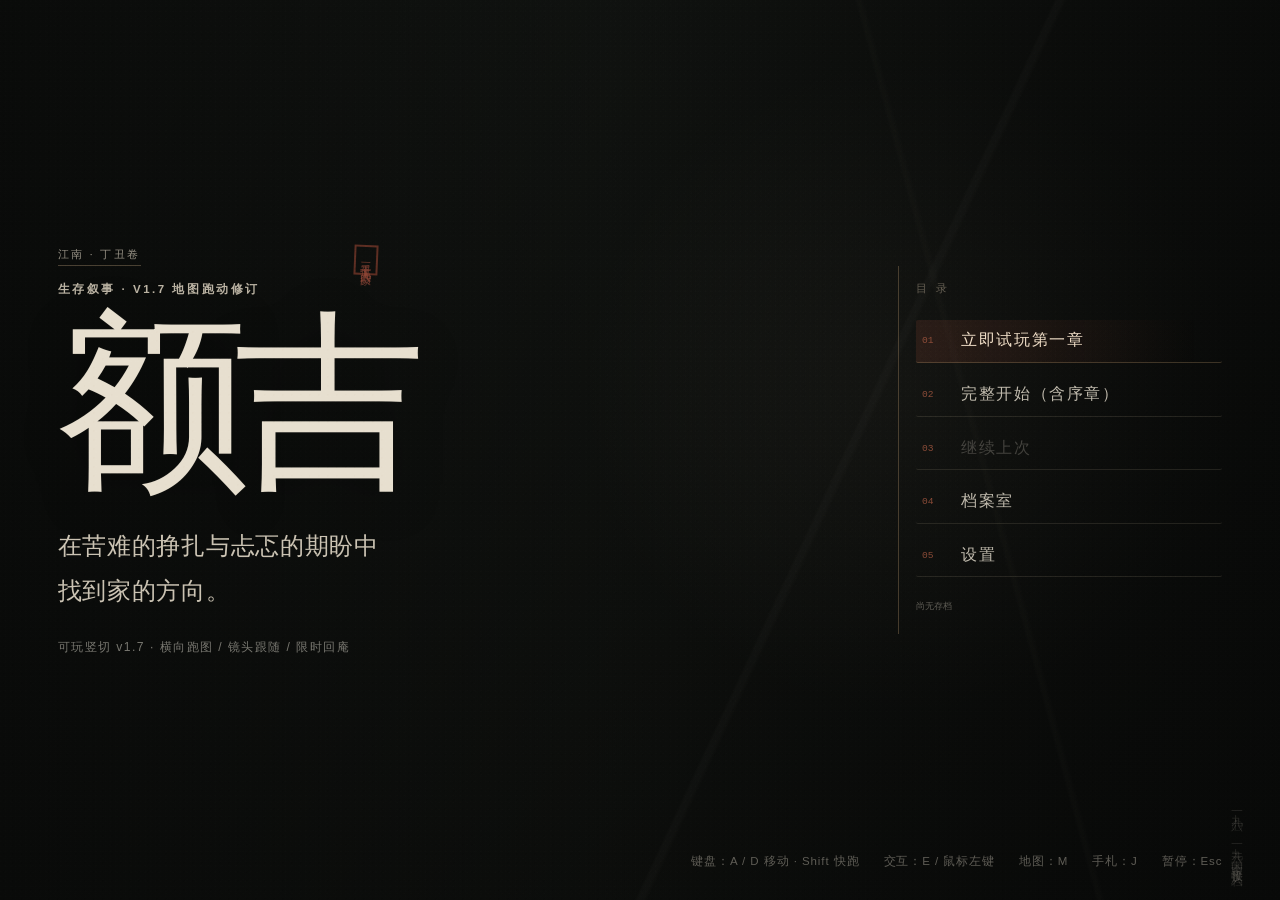
==== index.html @ 5624223d "Force refresh Chinese handscroll styles" ====
﻿<!doctype html>
<html lang="zh-CN">
<head>
  <meta charset="utf-8">
  <meta name="viewport" content="width=device-width, initial-scale=1, viewport-fit=cover">
  <meta name="theme-color" content="#141513">
  <link rel="icon" href="data:,">
  <title>额吉 · v1.7 地图跑动修订竖切 Demo</title>
  <link rel="stylesheet" href="styles.css?v=1.7.5">
</head>
<body>
  <div id="film-grain" aria-hidden="true"></div>
  <div id="fade-overlay" aria-hidden="true"></div>

  <main id="app">
    <section id="title-screen" class="screen is-active" aria-labelledby="title-heading">
      <div class="title-grid">
        <div class="title-copy">
          <p class="kicker">生存叙事 · v1.7 地图跑动修订</p>
          <h1 id="title-heading">额吉</h1>
          <p class="title-subtitle">在苦难的挣扎与忐忑的期盼中<br>找到家的方向。</p>
          <p class="title-meta">可玩竖切 v1.7 · 横向跑图 / 镜头跟随 / 限时回庵</p>
        </div>
        <nav class="title-menu" aria-label="主菜单">
          <button id="btn-quick-play" class="menu-button menu-button-primary" type="button">立即试玩第一章</button>
          <button id="btn-new-game" class="menu-button" type="button">完整开始（含序章）</button>
          <button id="btn-continue" class="menu-button" type="button">继续上次</button>
          <button id="btn-archive" class="menu-button" type="button">档案室</button>
          <button id="btn-settings" class="menu-button" type="button">设置</button>
          <p id="save-meta" class="save-meta">尚无存档</p>
        </nav>
      </div>
      <footer class="title-footer">
        <span>键盘：A / D 移动 · Shift 快跑</span>
        <span>交互：E / 鼠标左键</span>
        <span>地图：M</span>
        <span>手札：J</span>
        <span>暂停：Esc</span>
      </footer>
    </section>

    <section id="prologue-screen" class="screen" aria-labelledby="prologue-title">
      <div class="prologue-wrap">
        <div class="paper-card">
          <div class="paper-stamp">慈云庵<br>临时登记</div>
          <header class="paper-header">
            <p class="eyebrow">序章 · 不可能选项</p>
            <h2 id="prologue-title">一份没有标准答案的问卷</h2>
            <p class="paper-note">作答后不会出现评价。请按你真实的第一反应选择。</p>
          </header>
          <div class="prologue-progress" aria-label="答题进度">
            <span id="prologue-progress-text">第 1 / 5 题</span>
            <div class="progress-track"><span id="prologue-progress-bar"></span></div>
          </div>
          <div id="prologue-question" class="prologue-question"></div>
          <div id="prologue-options" class="prologue-options"></div>
        </div>
      </div>
    </section>

    <section id="chapter-screen" class="screen" aria-labelledby="chapter-heading">
      <header class="chapter-hud">
        <button id="btn-pause" class="icon-button" type="button" aria-label="暂停">Ⅱ</button>
        <div class="day-readout">
          <span id="day-label" class="day-label">第 1 天</span>
          <span id="phase-label" class="phase-label">清晨</span>
        </div>
        <h2 id="chapter-heading" class="sr-only">第一章 · 慈云庵</h2>
        <div id="stats-bar" class="stats-bar" aria-label="生存状态"></div>
        <div class="hud-tools" aria-label="游戏工具">
          <button id="btn-map" class="text-button" type="button" aria-label="打开地图" aria-keyshortcuts="M">地图 M</button>
          <button id="btn-journal" class="text-button" type="button" aria-label="打开生存手札" aria-keyshortcuts="J">手札 J</button>
          <button id="btn-help" class="text-button" type="button">操作</button>
        </div>
      </header>

      <div class="chapter-layout">
        <div id="chapter-stage" class="chapter-stage">
          <canvas id="chapter-canvas" aria-label="慈云庵灰盒场景"></canvas>
          <div class="stage-grade" aria-hidden="true"></div>
          <div id="weather-chip" class="weather-chip">阴，河面起雾</div>
          <div id="explore-clock" class="explore-clock is-hidden" aria-label="距离天黑的时间">
            <div class="explore-clock-head"><span>离天黑</span><strong id="explore-clock-text">01:00</strong></div>
            <div class="progress-track"><span id="explore-clock-bar"></span></div>
          </div>
          <div id="explore-minimap" class="explore-minimap is-hidden" aria-label="慈云庵周边地图">
            <div class="explore-minimap-head"><span>慈云庵周边</span><strong id="explore-minimap-text">当前位置</strong></div>
            <div id="explore-minimap-track" class="explore-minimap-track"></div>
          </div>
          <div id="chapter-caption" class="chapter-caption"></div>
          <div id="scene-whisper" class="scene-whisper" aria-live="polite"></div>
          <div id="chapter-actions" class="chapter-actions"></div>
          <div id="explore-layer" class="explore-layer is-hidden" aria-label="慈云庵探索区域">
            <div id="explore-hotspots" class="explore-hotspots"></div>
            <div id="explore-pickups" class="explore-pickups"></div>
            <div id="explore-player" class="explore-player" aria-hidden="true"><span>苇</span></div>
            <div id="explore-prompt" class="explore-prompt"></div>
          </div>
          <div id="explore-controls" class="explore-controls is-hidden" aria-label="探索控制">
            <button id="btn-explore-left" class="explore-control" type="button" aria-label="向左移动">←</button>
            <button id="btn-explore-interact" class="explore-interact" type="button">E · 互动</button>
            <button id="btn-explore-right" class="explore-control" type="button" aria-label="向右移动">→</button>
            <button id="btn-explore-return" class="explore-return" type="button">回庵</button>
          </div>
          <div id="chapter-hint" class="chapter-hint"></div>
        </div>

        <aside class="journal-panel" aria-label="当日记录">
          <p class="eyebrow">第一章 · 慈云庵</p>
          <h3>小苇的今天</h3>
          <p id="day-weather" class="journal-weather"></p>
          <p id="weather-forecast" class="journal-forecast"></p>
          <div id="status-strip" class="status-strip" aria-label="状态词条"></div>
          <div class="community-readout" aria-label="慈云庵氛围">
            <div class="community-meter">
              <span>炊烟</span>
              <strong id="smoke-label">微温</strong>
              <div id="smoke-dots" class="meter-dots" aria-hidden="true"></div>
            </div>
            <div class="community-meter">
              <span>人气</span>
              <strong id="popularity-label">有声</strong>
              <div id="popularity-dots" class="meter-dots" aria-hidden="true"></div>
            </div>
          </div>
          <div class="journal-rule"></div>
          <div id="inventory-list" class="inventory-list"></div>
          <div class="journal-rule"></div>
          <p id="rumor-text" class="rumor-text"></p>
          <blockquote id="journal-text"></blockquote>
          <div id="journal-events" class="journal-events"></div>
          <p class="journal-subhead">你记住的人</p>
          <div id="bond-list" class="bond-list"></div>
        </aside>
      </div>
    </section>

    <section id="interlude-screen" class="screen interlude-screen" aria-label="间章">
      <div id="interlude-light" class="interlude-light" aria-hidden="true"></div>
      <div class="interlude-content">
        <p id="interlude-time" class="interlude-time">00:00</p>
        <p id="interlude-text" class="interlude-text">心跳渐弱。</p>
        <button id="btn-open-eyes" class="menu-button interlude-button is-hidden" type="button">睁开眼睛</button>
      </div>
    </section>

    <section id="dream-screen" class="screen dream-screen" aria-labelledby="dream-title">
      <div class="dream-field" aria-hidden="true">
        <span class="dream-horizon"></span>
        <span class="dream-footprints"></span>
        <span class="dream-figure"></span>
      </div>
      <div class="dream-copy">
        <p id="dream-count" class="dream-count">第五次梦见白原</p>
        <h2 id="dream-title">差一步</h2>
        <p id="dream-text" class="dream-text"></p>
        <p id="dream-whisper" class="dream-whisper"></p>
        <button id="btn-dream-continue" class="menu-button dream-button" type="button">继续向前</button>
      </div>
    </section>

    <section id="eidji-screen" class="screen" aria-labelledby="eidji-heading">
      <div id="eidji-stage" class="eidji-stage">
        <canvas id="eidji-canvas" aria-label="蒙古包俯视灰盒场景"></canvas>
        <header class="eidji-hud">
          <div>
            <p class="eyebrow">第二章 · 额吉体验</p>
            <h2 id="eidji-heading">一个晚上</h2>
          </div>
          <div class="night-clock">
            <span id="night-progress-text">00:00 / 00:45</span>
            <div class="progress-track"><span id="night-progress-bar"></span></div>
          </div>
        </header>
        <div id="eidji-help" class="eidji-help">WASD / 方向键移动，靠近亮起的小床。也可以直接点击小床。</div>
        <div id="eidji-start" class="eidji-start">
          <p class="eyebrow">短暂成为她</p>
          <h2>28 张小床，围成一个圆。</h2>
          <p>喂奶、把尿、盖被、哄睡、拍嗝。<br>你不可能让所有孩子安静下来。<br>萨仁会接手最闹的那一个，但大多数时候，你仍是最后醒着的人。</p>
          <button id="btn-start-night" class="menu-button menu-button-primary" type="button">吹灭油灯</button>
        </div>
        <div id="eidji-result" class="eidji-result is-hidden">
          <p class="eyebrow">天亮了</p>
          <h2>这样的夜晚，她过了四百多个。</h2>
          <p>晨光里，她揉揉眼睛，又开始生火煮奶。<br>没有人给她打分。天亮就是结算。</p>
          <button id="btn-eidji-continue" class="menu-button menu-button-primary" type="button">继续</button>
        </div>
      </div>
    </section>

    <section id="ending-screen" class="screen" aria-labelledby="ending-heading">
      <div class="ending-wrap">
        <div id="callback-card" class="callback-card">
          <p id="callback-eyebrow" class="eyebrow">终章 · 选项回扣</p>
          <h2 id="ending-heading">你觉得不可能有人选的那些答案</h2>
          <div id="callback-content" class="callback-content"></div>
          <div id="callback-actions" class="callback-actions"></div>
        </div>
        <div id="light-ending" class="light-ending is-hidden" aria-live="polite">
          <div class="light-points" aria-hidden="true"></div>
          <p class="ending-kicker">光的传承</p>
          <h2>你是第 3001 位接过这束光的人。</h2>
          <div id="ending-faces" class="ending-faces" aria-label="被记住的人"></div>
          <p class="ending-quote">牺牲与奉献从未远去，<br>它只是换了一个时代的样子，<br>等着下一束光。</p>
          <div class="modern-lights" aria-label="当代奉献者剪影占位">
            <span>支教教师</span><span>驻村书记</span><span>援藏医生</span><span>消防员</span><span>救援者</span>
          </div>
          <div class="ending-buttons">
            <button id="btn-ending-archive" class="menu-button" type="button">查看档案室</button>
            <button id="btn-ending-title" class="menu-button" type="button">回到标题</button>
          </div>
        </div>
      </div>
    </section>
  </main>

  <div id="modal-layer" class="modal-layer is-hidden" aria-hidden="true">
    <div class="modal-backdrop"></div>
    <div id="modal-card" class="modal-card" role="dialog" aria-modal="true" aria-labelledby="modal-title">
      <p id="modal-eyebrow" class="eyebrow"></p>
      <h2 id="modal-title"></h2>
      <div id="modal-body" class="modal-body"></div>
      <div id="modal-actions" class="modal-actions"></div>
    </div>
  </div>

  <div id="pause-overlay" class="pause-overlay is-hidden">
    <div class="pause-card">
      <p class="eyebrow">暂停</p>
      <h2>风雪停在门外。</h2>
      <button id="btn-resume" class="menu-button menu-button-primary" type="button">继续</button>
      <button id="btn-pause-settings" class="menu-button" type="button">设置</button>
      <button id="btn-pause-title" class="menu-button" type="button">回到标题</button>
    </div>
  </div>

  <div id="toast" class="toast" aria-live="polite"></div>

  <script src="js/data.js?v=1.7.4"></script>
  <script src="js/game.js?v=1.7.4"></script>
</body>
</html>
---- styles.css ----
﻿:root {
  --bg: #121310;
  --bg-soft: #1a1b17;
  --ink: #e7dfcf;
  --ink-dim: #aaa79b;
  --ink-faint: #77766f;
  --line: rgba(231, 223, 207, 0.18);
  --paper: #d8cfba;
  --paper-dark: #bdb39d;
  --paper-ink: #272722;
  --coal: #20211d;
  --accent: #b76a4a;
  --accent-dim: #714433;
  --cold: #76929a;
  --safe: #78836d;
  --danger: #a85b50;
  --shadow: 0 24px 70px rgba(0, 0, 0, 0.48);
  --serif: "Songti SC", "STSong", "SimSun", "Noto Serif CJK SC", Georgia, serif;
  --sans: "Microsoft YaHei", "PingFang SC", "Noto Sans CJK SC", sans-serif;
  --hand: "KaiTi", "STKaiti", "FangSong", "Songti SC", serif;
  --type: "Courier New", "Noto Sans Mono CJK SC", monospace;
  --archive-paper: #dfd4bf;
  --archive-paper-light: #eee7d8;
  --archive-ink: #2b2821;
  --archive-red: #8f4938;
  --archive-blue: #72888b;
}

* {
  box-sizing: border-box;
}

html,
body {
  width: 100%;
  height: 100%;
  margin: 0;
  overflow: hidden;
  background: var(--bg);
  color: var(--ink);
  font-family: var(--sans);
}

button {
  color: inherit;
  font: inherit;
}

button:focus-visible {
  outline: 2px solid var(--ink);
  outline-offset: 4px;
}

.sr-only {
  position: absolute;
  width: 1px;
  height: 1px;
  padding: 0;
  margin: -1px;
  overflow: hidden;
  clip: rect(0, 0, 0, 0);
  white-space: nowrap;
  border: 0;
}

.is-hidden {
  display: none !important;
}

#film-grain {
  position: fixed;
  inset: 0;
  z-index: 90;
  pointer-events: none;
  opacity: 0.12;
  mix-blend-mode: soft-light;
  background-image:
    radial-gradient(circle at 17% 22%, rgba(255, 255, 255, 0.65) 0 0.5px, transparent 0.9px),
    radial-gradient(circle at 73% 61%, rgba(255, 255, 255, 0.45) 0 0.5px, transparent 1px),
    radial-gradient(circle at 42% 87%, rgba(0, 0, 0, 0.6) 0 0.7px, transparent 1.1px);
  background-size: 5px 5px, 7px 7px, 9px 9px;
}

#fade-overlay {
  position: fixed;
  inset: 0;
  z-index: 100;
  pointer-events: none;
  opacity: 0;
  background: #000;
  transition: opacity 0.8s ease;
}

#fade-overlay.is-active {
  opacity: 1;
}

#app {
  width: 100%;
  height: 100%;
  position: relative;
}

.screen {
  display: none;
  width: 100%;
  height: 100%;
  position: absolute;
  inset: 0;
  overflow: hidden;
}

.screen.is-active {
  display: block;
}

.eyebrow,
.kicker {
  margin: 0;
  color: var(--ink-dim);
  font-size: 0.72rem;
  font-weight: 600;
  letter-spacing: 0.22em;
  text-transform: uppercase;
}

.kicker {
  color: #bcb4a4;
}

/* Title */

#title-screen {
  display: none;
  background:
    linear-gradient(90deg, rgba(8, 9, 8, 0.92) 0%, rgba(8, 9, 8, 0.52) 48%, rgba(8, 9, 8, 0.88) 100%),
    radial-gradient(circle at 71% 43%, rgba(180, 171, 150, 0.16), transparent 31%),
    linear-gradient(140deg, #1d211d 0%, #111310 66%, #090a09 100%);
}

#title-screen.is-active {
  display: flex;
}

#title-screen::before {
  content: "";
  position: absolute;
  inset: 0;
  opacity: 0.25;
  background:
    linear-gradient(115deg, transparent 0 62%, rgba(224, 217, 201, 0.09) 62.2% 62.5%, transparent 62.8%),
    linear-gradient(75deg, transparent 0 72%, rgba(224, 217, 201, 0.06) 72.2% 72.4%, transparent 72.7%);
}

.title-grid {
  position: relative;
  z-index: 1;
  width: min(1280px, calc(100% - 9vw));
  margin: auto;
  display: grid;
  grid-template-columns: minmax(0, 1.25fr) minmax(280px, 0.55fr);
  gap: 8vw;
  align-items: center;
}

.title-copy h1 {
  margin: 0.15em 0 0.08em;
  font-family: var(--serif);
  font-size: clamp(7rem, 15vw, 13rem);
  font-weight: 500;
  line-height: 0.82;
  letter-spacing: -0.08em;
  text-shadow: 0 8px 45px rgba(0, 0, 0, 0.35);
}

.title-subtitle {
  max-width: 24rem;
  margin: 2.5rem 0 1.6rem;
  color: #cbc3b3;
  font-family: var(--serif);
  font-size: clamp(1.15rem, 1.85vw, 1.6rem);
  line-height: 1.9;
  letter-spacing: 0.03em;
}

.title-meta {
  margin: 0;
  color: var(--ink-faint);
  font-size: 0.76rem;
  letter-spacing: 0.12em;
}

.title-menu {
  display: grid;
  gap: 0.65rem;
  align-content: center;
}

.menu-button {
  min-height: 3.1rem;
  padding: 0.75rem 1.4rem;
  border: 1px solid var(--line);
  border-radius: 2px;
  background: rgba(12, 13, 11, 0.46);
  color: var(--ink);
  cursor: pointer;
  letter-spacing: 0.12em;
  text-align: left;
  transition: border-color 0.2s ease, background 0.2s ease, color 0.2s ease, transform 0.2s ease;
}

.menu-button:hover {
  border-color: rgba(231, 223, 207, 0.55);
  background: rgba(231, 223, 207, 0.08);
  transform: translateX(3px);
}

.menu-button:disabled {
  color: #5e5e59;
  cursor: not-allowed;
  transform: none;
}

.menu-button-primary {
  border-color: rgba(183, 106, 74, 0.68);
  background: rgba(183, 106, 74, 0.14);
}

.menu-button-primary:hover {
  background: rgba(183, 106, 74, 0.22);
}

.save-meta {
  margin: 0.7rem 0 0;
  min-height: 1.2rem;
  color: var(--ink-faint);
  font-size: 0.75rem;
  line-height: 1.7;
}

.title-footer {
  position: absolute;
  right: 4.5vw;
  bottom: 3.5vh;
  left: 4.5vw;
  display: flex;
  gap: 1.5rem;
  justify-content: flex-end;
  color: rgba(231, 223, 207, 0.38);
  font-size: 0.72rem;
  letter-spacing: 0.08em;
}

/* Prologue */

#prologue-screen {
  background: #0b0c0a;
}

#prologue-screen.is-active {
  display: grid;
  place-items: center;
}

.prologue-wrap {
  width: min(840px, calc(100% - 2rem));
  max-height: calc(100vh - 3rem);
  overflow: auto;
  padding: 1rem;
}

.paper-card {
  position: relative;
  overflow: hidden;
  padding: clamp(1.6rem, 4vw, 3.8rem);
  border: 1px solid #8d836f;
  background:
    linear-gradient(rgba(45, 41, 32, 0.04) 1px, transparent 1px),
    linear-gradient(90deg, rgba(45, 41, 32, 0.025) 1px, transparent 1px),
    var(--paper);
  background-size: 22px 22px, 22px 22px, auto;
  color: var(--paper-ink);
  box-shadow: var(--shadow);
}

.paper-card::before,
.paper-card::after {
  content: "";
  position: absolute;
  pointer-events: none;
}

.paper-card::before {
  inset: 10px;
  border: 1px solid rgba(61, 52, 38, 0.18);
}

.paper-card::after {
  width: 180px;
  height: 180px;
  right: -90px;
  bottom: -95px;
  border: 2px solid rgba(111, 59, 43, 0.22);
  border-radius: 50%;
}

.paper-stamp {
  position: absolute;
  top: 1.4rem;
  right: 1.6rem;
  padding: 0.6rem 0.55rem;
  border: 2px solid rgba(143, 70, 50, 0.55);
  color: rgba(143, 70, 50, 0.7);
  font-family: var(--serif);
  font-size: 0.68rem;
  letter-spacing: 0.12em;
  line-height: 1.25;
  text-align: center;
  transform: rotate(3deg);
}

.paper-header {
  position: relative;
  padding-right: 5rem;
}

.paper-header .eyebrow {
  color: #6f6657;
}

.paper-header h2 {
  margin: 0.36rem 0 0.7rem;
  font-family: var(--serif);
  font-size: clamp(1.7rem, 4vw, 2.7rem);
  font-weight: 500;
  letter-spacing: 0.04em;
}

.paper-note {
  margin: 0;
  color: #655e51;
  font-size: 0.86rem;
  line-height: 1.8;
}

.prologue-progress {
  position: relative;
  display: grid;
  grid-template-columns: auto 1fr;
  gap: 1rem;
  align-items: center;
  margin: 2.2rem 0 1.8rem;
  color: #6f6657;
  font-size: 0.78rem;
  letter-spacing: 0.08em;
}

.progress-track {
  height: 3px;
  overflow: hidden;
  background: rgba(45, 40, 31, 0.14);
}

.progress-track > span {
  display: block;
  width: 0;
  height: 100%;
  background: #5b554a;
  transition: width 0.4s ease;
}

.prologue-question {
  position: relative;
  min-height: 6rem;
  font-family: var(--serif);
  font-size: clamp(1.18rem, 2.4vw, 1.55rem);
  line-height: 1.85;
}

.prologue-options {
  position: relative;
  display: grid;
  gap: 0.55rem;
  margin-top: 1.3rem;
}

.prologue-option {
  display: flex;
  gap: 1rem;
  align-items: flex-start;
  width: 100%;
  padding: 0.9rem 1rem;
  border: 1px solid rgba(45, 40, 31, 0.22);
  border-radius: 1px;
  background: rgba(255, 255, 255, 0.12);
  color: #312f29;
  cursor: pointer;
  text-align: left;
  transition: background 0.18s ease, border-color 0.18s ease, transform 0.18s ease;
}

.prologue-option:hover {
  border-color: rgba(45, 40, 31, 0.55);
  background: rgba(255, 255, 255, 0.3);
  transform: translateX(3px);
}

.option-letter {
  flex: 0 0 1.5rem;
  color: #7a7060;
  font-family: var(--serif);
  font-style: italic;
}

.option-label {
  font-size: 0.98rem;
  line-height: 1.55;
}

/* Chapter HUD */

#chapter-screen {
  background: #181a17;
}

#chapter-screen.is-active {
  display: flex;
  flex-direction: column;
}

.chapter-hud {
  z-index: 5;
  display: grid;
  grid-template-columns: auto auto minmax(320px, 1fr) auto;
  gap: clamp(0.7rem, 1.4vw, 1.3rem);
  align-items: center;
  min-height: 74px;
  padding: 0.66rem clamp(0.8rem, 2vw, 1.6rem);
  border-bottom: 1px solid var(--line);
  background: rgba(17, 18, 15, 0.94);
  backdrop-filter: blur(10px);
}

.icon-button,
.text-button {
  border: 1px solid var(--line);
  background: transparent;
  color: var(--ink-dim);
  cursor: pointer;
}

.icon-button {
  width: 2.4rem;
  height: 2.2rem;
  font-size: 0.75rem;
  letter-spacing: 0.12em;
}

.text-button {
  padding: 0.55rem 0.75rem;
  font-size: 0.72rem;
  letter-spacing: 0.12em;
}

.icon-button:hover,
.text-button:hover {
  border-color: rgba(231, 223, 207, 0.5);
  color: var(--ink);
}

.day-readout {
  display: flex;
  min-width: 6.7rem;
  gap: 0.65rem;
  align-items: baseline;
}

.day-label {
  font-family: var(--serif);
  font-size: 1.1rem;
  letter-spacing: 0.08em;
}

.phase-label {
  color: var(--ink-faint);
  font-size: 0.72rem;
  letter-spacing: 0.08em;
}

.stats-bar {
  display: grid;
  grid-template-columns: repeat(4, minmax(80px, 1fr));
  gap: clamp(0.45rem, 1vw, 0.9rem);
}

.stat {
  min-width: 0;
}

.stat-head {
  display: flex;
  justify-content: space-between;
  gap: 0.3rem;
  margin-bottom: 0.24rem;
  color: var(--ink-dim);
  font-size: 0.68rem;
  letter-spacing: 0.06em;
}

.stat-head strong {
  color: var(--ink);
  font-weight: 500;
}

.stat-track {
  height: 5px;
  overflow: hidden;
  background: rgba(231, 223, 207, 0.1);
}

.stat-fill {
  display: block;
  height: 100%;
  width: 50%;
  background: var(--safe);
  transition: width 0.35s ease, background 0.35s ease;
}

.stat.is-low .stat-head strong {
  color: #c88776;
}

.stat.is-low .stat-fill {
  background: var(--danger);
}

.chapter-layout {
  min-height: 0;
  flex: 1;
  display: grid;
  grid-template-columns: minmax(0, 1fr);
}

.journal-panel {
  display: none !important;
}

.chapter-stage {
  position: relative;
  min-width: 0;
  min-height: 0;
  overflow: hidden;
  background: #20221f;
}

#chapter-canvas {
  display: block;
  width: 100%;
  height: 100%;
}

.stage-grade {
  position: absolute;
  inset: 0;
  pointer-events: none;
  background:
    linear-gradient(180deg, rgba(0, 0, 0, 0.16), transparent 26%, transparent 70%, rgba(0, 0, 0, 0.46)),
    radial-gradient(circle at center, transparent 30%, rgba(4, 5, 4, 0.38) 100%);
  mix-blend-mode: multiply;
}

.scene-whisper {
  position: absolute;
  bottom: 8.4rem;
  left: 1.2rem;
  z-index: 5;
  max-width: min(31rem, 58%);
  padding: 0.68rem 0.85rem;
  border-left: 2px solid rgba(183, 106, 74, 0.52);
  background: linear-gradient(90deg, rgba(12, 13, 10, 0.78), rgba(12, 13, 10, 0.28));
  color: #cfc7b7;
  font-family: var(--serif);
  font-size: 0.82rem;
  line-height: 1.7;
  opacity: 0;
  pointer-events: none;
  transform: translateY(8px);
  transition: opacity 0.35s ease, transform 0.35s ease;
}

.scene-whisper.is-visible {
  opacity: 1;
  transform: translateY(0);
}

.weather-chip {
  position: absolute;
  top: 1rem;
  left: 1rem;
  padding: 0.45rem 0.7rem;
  border: 1px solid rgba(231, 223, 207, 0.18);
  background: rgba(11, 12, 10, 0.64);
  color: rgba(231, 223, 207, 0.74);
  font-size: 0.72rem;
  letter-spacing: 0.08em;
  pointer-events: none;
}

.chapter-caption {
  position: absolute;
  top: 1rem;
  right: 1rem;
  max-width: min(26rem, 42%);
  padding: 0.75rem 0.9rem;
  border-left: 2px solid rgba(183, 106, 74, 0.65);
  background: linear-gradient(90deg, rgba(10, 11, 9, 0.74), rgba(10, 11, 9, 0.12));
  color: #d1c9b9;
  font-family: var(--serif);
  font-size: clamp(0.9rem, 1.2vw, 1.05rem);
  line-height: 1.7;
  white-space: pre-line;
  pointer-events: none;
  transition: opacity 0.25s ease;
}

.chapter-actions {
  position: absolute;
  right: 1.2rem;
  bottom: 1.2rem;
  left: 1.2rem;
  display: grid;
  grid-template-columns: repeat(4, minmax(0, 1fr));
  gap: 0.6rem;
}

.action-card {
  min-height: 5.2rem;
  padding: 0.8rem;
  border: 1px solid rgba(231, 223, 207, 0.22);
  background: rgba(16, 17, 14, 0.84);
  color: var(--ink);
  cursor: pointer;
  text-align: left;
  backdrop-filter: blur(5px);
  transition: border-color 0.2s ease, background 0.2s ease, transform 0.2s ease;
}

.action-card:hover {
  border-color: rgba(183, 106, 74, 0.72);
  background: rgba(31, 30, 25, 0.92);
  transform: translateY(-3px);
}

.action-icon {
  display: block;
  margin-bottom: 0.4rem;
  color: #b58b72;
  font-family: var(--serif);
  font-size: 1rem;
}

.action-label {
  display: block;
  margin-bottom: 0.2rem;
  font-family: var(--serif);
  font-size: 1rem;
  letter-spacing: 0.05em;
}

.action-description {
  display: block;
  overflow: hidden;
  color: var(--ink-faint);
  font-size: 0.7rem;
  line-height: 1.45;
  text-overflow: ellipsis;
  white-space: nowrap;
}

.chapter-hint {
  position: absolute;
  left: 50%;
  bottom: 8.25rem;
  transform: translateX(-50%);
  color: rgba(231, 223, 207, 0.66);
  font-size: 0.72rem;
  letter-spacing: 0.1em;
  text-align: center;
  pointer-events: none;
}

.journal-panel {
  overflow: auto;
  padding: clamp(1rem, 2.1vw, 1.8rem);
  border-left: 1px solid var(--line);
  background: #151613;
}

.journal-panel h3 {
  margin: 0.55rem 0 0.45rem;
  font-family: var(--serif);
  font-size: 1.44rem;
  font-weight: 500;
  letter-spacing: 0.06em;
}

.journal-weather {
  margin: 0;
  color: var(--ink-faint);
  font-size: 0.74rem;
}

.journal-rule {
  height: 1px;
  margin: 1.1rem 0;
  background: var(--line);
}

.inventory-list {
  display: grid;
  gap: 0.36rem;
  min-height: 2rem;
}

.inventory-row {
  display: flex;
  justify-content: space-between;
  gap: 0.6rem;
  color: var(--ink-dim);
  font-size: 0.76rem;
}

.inventory-row strong {
  color: var(--ink);
  font-family: var(--serif);
  font-size: 0.88rem;
  font-weight: 500;
}

.journal-panel blockquote {
  margin: 0;
  color: #bdb5a6;
  font-family: var(--serif);
  font-size: 0.9rem;
  line-height: 1.85;
}

.journal-events {
  display: grid;
  gap: 0.45rem;
  margin-top: 1.2rem;
}

.journal-event {
  padding-left: 0.65rem;
  border-left: 1px solid rgba(183, 106, 74, 0.4);
  color: var(--ink-faint);
  font-size: 0.72rem;
  line-height: 1.55;
}

/* Modal */

.modal-layer {
  position: fixed;
  inset: 0;
  z-index: 60;
  display: grid;
  place-items: center;
  padding: 1rem;
}

.modal-backdrop {
  position: absolute;
  inset: 0;
  background: rgba(4, 5, 4, 0.76);
  backdrop-filter: blur(4px);
}

.modal-card {
  position: relative;
  width: min(600px, 100%);
  max-height: calc(100vh - 2rem);
  overflow: auto;
  padding: clamp(1.3rem, 3vw, 2.3rem);
  border: 1px solid rgba(231, 223, 207, 0.25);
  background: #1a1b17;
  box-shadow: var(--shadow);
}

.modal-card h2 {
  margin: 0.45rem 0 1rem;
  font-family: var(--serif);
  font-size: clamp(1.5rem, 3.5vw, 2.2rem);
  font-weight: 500;
  line-height: 1.3;
}

.modal-body {
  color: #c6beae;
  font-family: var(--serif);
  font-size: 1rem;
  line-height: 1.9;
  white-space: pre-line;
}

.modal-body p {
  margin: 0 0 1rem;
}

.modal-actions {
  display: grid;
  gap: 0.55rem;
  margin-top: 1.4rem;
}

.modal-actions .menu-button {
  text-align: center;
}

.modal-actions-row {
  display: grid;
  grid-template-columns: repeat(2, minmax(0, 1fr));
  gap: 0.55rem;
}

.timing-game {
  margin: 1.3rem 0 0.5rem;
}

.timing-track {
  position: relative;
  height: 38px;
  border: 1px solid rgba(231, 223, 207, 0.22);
  background: #11120f;
}

.timing-safe {
  position: absolute;
  top: 0;
  bottom: 0;
  left: 42%;
  width: 16%;
  background: rgba(120, 131, 109, 0.38);
}

.timing-marker {
  position: absolute;
  top: -4px;
  bottom: -4px;
  width: 3px;
  left: 0;
  background: #d5c8b0;
  box-shadow: 0 0 12px rgba(213, 200, 176, 0.42);
}

.timing-hint {
  margin-top: 0.55rem;
  color: var(--ink-faint);
  font-size: 0.75rem;
  text-align: center;
}

.plant-grid {
  display: grid;
  grid-template-columns: repeat(3, minmax(0, 1fr));
  gap: 0.6rem;
  margin-top: 1.2rem;
}

.plant-card {
  min-height: 9rem;
  padding: 0.8rem;
  border: 1px solid rgba(231, 223, 207, 0.18);
  background: rgba(231, 223, 207, 0.03);
  color: var(--ink);
  cursor: pointer;
  text-align: left;
}

.plant-card:hover {
  border-color: rgba(183, 106, 74, 0.7);
}

.plant-shape {
  display: grid;
  place-items: center;
  width: 100%;
  height: 4.4rem;
  margin-bottom: 0.8rem;
  border: 1px dashed rgba(231, 223, 207, 0.23);
  color: rgba(231, 223, 207, 0.42);
  font-family: var(--serif);
  font-size: 1.7rem;
}

.plant-name {
  display: block;
  margin-bottom: 0.35rem;
  font-family: var(--serif);
  font-size: 1rem;
}

.plant-hint {
  display: block;
  color: var(--ink-faint);
  font-size: 0.68rem;
  line-height: 1.5;
}

.dusk-layout {
  display: grid;
  grid-template-columns: minmax(0, 1.1fr) minmax(240px, 0.9fr);
  gap: 1.2rem;
  margin-top: 1rem;
}

.food-rack {
  display: flex;
  flex-wrap: wrap;
  gap: 0.55rem;
  align-content: flex-start;
}

.food-chip {
  min-width: 88px;
  padding: 0.7rem;
  border: 1px solid rgba(231, 223, 207, 0.24);
  background: #20211d;
  color: var(--ink);
  cursor: grab;
  text-align: center;
  user-select: none;
}

.food-chip:active {
  cursor: grabbing;
}

.food-chip.is-selected {
  border-color: var(--accent);
  background: rgba(183, 106, 74, 0.14);
}

.food-chip strong {
  display: block;
  margin-bottom: 0.2rem;
  font-family: var(--serif);
  font-weight: 500;
}

.food-chip span {
  color: var(--ink-faint);
  font-size: 0.68rem;
}

.food-empty {
  width: 100%;
  padding: 1rem;
  border: 1px dashed rgba(231, 223, 207, 0.17);
  color: var(--ink-faint);
  font-size: 0.78rem;
  text-align: center;
}

.recipient-list {
  display: grid;
  gap: 0.5rem;
}

.recipient {
  display: flex;
  justify-content: space-between;
  gap: 0.8rem;
  align-items: center;
  min-height: 3.3rem;
  padding: 0.6rem 0.8rem;
  border: 1px solid rgba(231, 223, 207, 0.18);
  background: rgba(231, 223, 207, 0.03);
  color: var(--ink);
  cursor: pointer;
  text-align: left;
}

.recipient:hover,
.recipient.is-drop-target {
  border-color: rgba(183, 106, 74, 0.8);
  background: rgba(183, 106, 74, 0.09);
}

.recipient strong {
  font-family: var(--serif);
  font-weight: 500;
}

.recipient small {
  color: var(--ink-faint);
  line-height: 1.4;
  text-align: right;
}

.dusk-tip {
  margin: 1rem 0 0;
  color: var(--ink-faint);
  font-size: 0.76rem;
  line-height: 1.65;
}

/* Interlude */

#interlude-screen {
  background: #020202;
}

#interlude-screen.is-active {
  display: grid;
  place-items: center;
}

.interlude-light {
  position: absolute;
  width: 56vmin;
  height: 56vmin;
  border-radius: 50%;
  opacity: 0;
  background: radial-gradient(circle, rgba(224, 177, 109, 0.24), rgba(224, 177, 109, 0.03) 45%, transparent 70%);
  filter: blur(15px);
  transition: opacity 1.5s ease;
}

.interlude-light.is-on {
  opacity: 1;
}

.interlude-content {
  position: relative;
  z-index: 1;
  width: min(620px, calc(100% - 3rem));
  text-align: center;
}

.interlude-time {
  margin: 0 0 2.5rem;
  color: #45453f;
  font-size: 0.72rem;
  letter-spacing: 0.3em;
}

.interlude-text {
  min-height: 4rem;
  margin: 0;
  color: rgba(229, 223, 210, 0.82);
  font-family: var(--serif);
  font-size: clamp(1.2rem, 3vw, 2rem);
  line-height: 1.8;
  letter-spacing: 0.12em;
  transition: opacity 0.7s ease;
}

.interlude-text.is-fading {
  opacity: 0;
}

.interlude-button {
  margin-top: 3.5rem;
  text-align: center;
}

/* Eidji minigame */

#eidji-screen {
  background: #16130f;
}

#eidji-screen.is-active {
  display: block;
}

.eidji-stage {
  position: relative;
  width: 100%;
  height: 100%;
  overflow: hidden;
}

#eidji-canvas {
  display: block;
  width: 100%;
  height: 100%;
}

.eidji-hud {
  position: absolute;
  top: 0;
  right: 0;
  left: 0;
  z-index: 3;
  display: flex;
  justify-content: space-between;
  gap: 2rem;
  align-items: flex-start;
  padding: clamp(1rem, 2.5vw, 2rem);
  background: linear-gradient(180deg, rgba(8, 7, 5, 0.72), transparent);
  pointer-events: none;
}

.eidji-hud h2 {
  margin: 0.35rem 0 0;
  font-family: var(--serif);
  font-size: clamp(1.35rem, 2.5vw, 2rem);
  font-weight: 500;
  letter-spacing: 0.12em;
}

.night-clock {
  width: min(280px, 36vw);
  padding-top: 0.35rem;
}

.night-clock .progress-track {
  margin-top: 0.55rem;
  background: rgba(231, 223, 207, 0.15);
}

.night-clock .progress-track > span {
  background: #b98e62;
}

.eidji-help {
  position: absolute;
  bottom: 1.2rem;
  left: 50%;
  z-index: 3;
  transform: translateX(-50%);
  padding: 0.5rem 0.8rem;
  background: rgba(9, 8, 6, 0.58);
  color: rgba(231, 223, 207, 0.58);
  font-size: 0.72rem;
  letter-spacing: 0.06em;
  pointer-events: none;
  white-space: nowrap;
}

.eidji-start,
.eidji-result {
  position: absolute;
  top: 50%;
  left: 50%;
  z-index: 4;
  width: min(560px, calc(100% - 2rem));
  padding: clamp(1.5rem, 4vw, 3rem);
  border: 1px solid rgba(231, 223, 207, 0.22);
  background: rgba(17, 15, 12, 0.91);
  box-shadow: var(--shadow);
  text-align: center;
  transform: translate(-50%, -50%);
  backdrop-filter: blur(9px);
}

.eidji-start h2,
.eidji-result h2 {
  margin: 0.65rem 0 1rem;
  font-family: var(--serif);
  font-size: clamp(1.5rem, 4vw, 2.4rem);
  font-weight: 500;
  line-height: 1.35;
}

.eidji-start p,
.eidji-result p {
  margin: 0.6rem 0 1.5rem;
  color: var(--ink-dim);
  line-height: 1.8;
}

.eidji-start .menu-button,
.eidji-result .menu-button {
  width: 100%;
  text-align: center;
}

/* Ending */

#ending-screen {
  background:
    radial-gradient(circle at 50% 70%, rgba(189, 156, 105, 0.11), transparent 32%),
    #0b0c0a;
}

#ending-screen.is-active {
  display: grid;
  place-items: center;
}

.ending-wrap {
  width: min(920px, calc(100% - 2rem));
  max-height: calc(100vh - 2rem);
  overflow: auto;
  padding: 0.7rem;
}

.callback-card {
  padding: clamp(1.4rem, 3.5vw, 2.8rem);
  border: 1px solid rgba(231, 223, 207, 0.2);
  background: #171814;
  box-shadow: var(--shadow);
}

.callback-card h2 {
  margin: 0.45rem 0 1.3rem;
  font-family: var(--serif);
  font-size: clamp(1.5rem, 3.6vw, 2.35rem);
  font-weight: 500;
  line-height: 1.4;
}

.callback-content {
  min-height: 12rem;
}

.callback-question {
  margin: 0 0 1.1rem;
  color: #c9c1b1;
  font-family: var(--serif);
  font-size: 1.08rem;
  line-height: 1.8;
}

.answer-compare {
  display: grid;
  grid-template-columns: repeat(2, minmax(0, 1fr));
  gap: 0.8rem;
}

.answer-box {
  padding: 1rem;
  border: 1px solid rgba(231, 223, 207, 0.16);
  background: rgba(231, 223, 207, 0.03);
}

.answer-box p {
  margin: 0;
  line-height: 1.75;
}

.answer-label {
  display: block;
  margin-bottom: 0.45rem;
  color: var(--ink-faint);
  font-size: 0.68rem;
  letter-spacing: 0.14em;
}

.answer-real {
  border-color: rgba(183, 106, 74, 0.36);
  background: rgba(183, 106, 74, 0.07);
}

.answer-real p {
  color: #d4c8b8;
  font-family: var(--serif);
}

.fact-line {
  margin: 0.9rem 0 0;
  color: var(--ink-faint);
  font-size: 0.74rem;
  line-height: 1.7;
}

.callback-actions {
  display: flex;
  gap: 0.6rem;
  justify-content: flex-end;
  margin-top: 1.2rem;
}

.callback-actions .menu-button {
  min-width: 9rem;
  text-align: center;
}

.callback-summary {
  padding: 1.1rem 0;
  color: #d4c8b8;
  font-family: var(--serif);
  font-size: clamp(1.15rem, 2.6vw, 1.55rem);
  line-height: 2;
  text-align: center;
}

.final-question {
  margin: 0 0 1.5rem;
  color: var(--ink);
  font-family: var(--serif);
  font-size: clamp(1.25rem, 3vw, 1.75rem);
  line-height: 1.8;
  text-align: center;
}

.final-wait {
  color: var(--ink-faint);
  font-family: var(--serif);
  font-size: 1.05rem;
  text-align: center;
}

.light-ending {
  position: relative;
  overflow: hidden;
  padding: clamp(2rem, 6vw, 5rem);
  border: 1px solid rgba(219, 196, 152, 0.2);
  background:
    radial-gradient(circle at 50% 42%, rgba(222, 183, 116, 0.2), transparent 25%),
    linear-gradient(180deg, #11120e, #070807);
  box-shadow: var(--shadow);
  text-align: center;
}

.light-points {
  position: absolute;
  inset: 0;
  pointer-events: none;
  opacity: 0.75;
  background-image:
    radial-gradient(circle at 14% 22%, #e5c891 0 1px, transparent 1.8px),
    radial-gradient(circle at 82% 29%, #d8bd8a 0 1px, transparent 1.8px),
    radial-gradient(circle at 32% 74%, #e5c891 0 1px, transparent 1.8px),
    radial-gradient(circle at 67% 81%, #d8bd8a 0 1px, transparent 1.8px),
    radial-gradient(circle at 52% 13%, #f0d9ad 0 1px, transparent 1.8px);
  background-size: 240px 210px, 310px 280px, 260px 250px, 360px 300px, 290px 230px;
  animation: drift 16s linear infinite;
}

@keyframes drift {
  from { transform: translateY(0); }
  to { transform: translateY(-28px); }
}

.ending-kicker {
  position: relative;
  margin: 0 0 1rem;
  color: #bda578;
  font-size: 0.75rem;
  letter-spacing: 0.24em;
}

.light-ending h2 {
  position: relative;
  margin: 0 auto 1.4rem;
  font-family: var(--serif);
  font-size: clamp(1.65rem, 4.6vw, 3rem);
  font-weight: 500;
  line-height: 1.45;
}

.ending-quote {
  position: relative;
  margin: 2.2rem 0;
  color: #d8cfbd;
  font-family: var(--serif);
  font-size: clamp(1rem, 2.2vw, 1.25rem);
  line-height: 2;
}

.modern-lights {
  position: relative;
  display: flex;
  flex-wrap: wrap;
  gap: 0.55rem;
  justify-content: center;
  margin: 2rem 0;
}

.modern-lights span {
  padding: 0.55rem 0.75rem;
  border: 1px solid rgba(231, 223, 207, 0.14);
  color: var(--ink-faint);
  font-size: 0.72rem;
  letter-spacing: 0.08em;
}

.ending-buttons {
  position: relative;
  display: flex;
  gap: 0.6rem;
  justify-content: center;
  margin-top: 1.5rem;
}

.ending-buttons .menu-button {
  min-width: 9rem;
  text-align: center;
}

/* Pause and toast */

.pause-overlay {
  position: fixed;
  inset: 0;
  z-index: 70;
  display: grid;
  place-items: center;
  padding: 1rem;
  background: rgba(5, 6, 5, 0.82);
  backdrop-filter: blur(7px);
}

.pause-card {
  width: min(400px, 100%);
  padding: 2rem;
  border: 1px solid var(--line);
  background: #181915;
  box-shadow: var(--shadow);
}

.pause-card h2 {
  margin: 0.5rem 0 1.4rem;
  font-family: var(--serif);
  font-size: 1.7rem;
  font-weight: 500;
}

.pause-card .menu-button {
  width: 100%;
  margin-top: 0.55rem;
  text-align: center;
}

.toast {
  position: fixed;
  right: 1.2rem;
  bottom: 1.2rem;
  z-index: 95;
  max-width: min(360px, calc(100% - 2.4rem));
  padding: 0.8rem 1rem;
  border: 1px solid rgba(231, 223, 207, 0.25);
  background: rgba(17, 18, 15, 0.95);
  color: var(--ink);
  font-size: 0.78rem;
  line-height: 1.55;
  opacity: 0;
  pointer-events: none;
  transform: translateY(10px);
  transition: opacity 0.25s ease, transform 0.25s ease;
}

.toast.is-visible {
  opacity: 1;
  transform: translateY(0);
}

/* v1.5 chapter systems */

.hud-tools {
  display: flex;
  gap: 0.35rem;
  align-items: center;
  justify-content: flex-end;
}

.hud-tools .text-button {
  padding: 0.5rem 0.62rem;
  white-space: nowrap;
}

.journal-forecast {
  margin: 0.38rem 0 0;
  color: #8c887d;
  font-size: 0.7rem;
  letter-spacing: 0.04em;
}

.status-strip {
  display: flex;
  flex-wrap: wrap;
  gap: 0.32rem;
  margin-top: 0.8rem;
}

.status-chip {
  display: inline-flex;
  align-items: center;
  min-height: 1.45rem;
  padding: 0.18rem 0.45rem;
  border: 1px solid rgba(231, 223, 207, 0.16);
  background: rgba(231, 223, 207, 0.035);
  color: var(--ink-faint);
  font-size: 0.64rem;
  letter-spacing: 0.05em;
}

.status-chip.is-danger {
  border-color: rgba(168, 91, 80, 0.48);
  color: #c88776;
}

.status-chip.is-cold {
  border-color: rgba(118, 146, 154, 0.48);
  color: #9ab2b8;
}

.status-chip.is-safe {
  border-color: rgba(120, 131, 109, 0.42);
  color: #a7b09c;
}

.community-readout {
  display: grid;
  gap: 0.55rem;
  margin-top: 1rem;
}

.community-meter {
  display: grid;
  grid-template-columns: 2.8rem 3.2rem 1fr;
  gap: 0.45rem;
  align-items: center;
  color: var(--ink-faint);
  font-size: 0.68rem;
}

.community-meter strong {
  color: var(--ink-dim);
  font-family: var(--serif);
  font-weight: 500;
}

.meter-dots {
  display: flex;
  gap: 0.2rem;
}

.meter-dots span {
  width: 0.58rem;
  height: 0.25rem;
  background: rgba(231, 223, 207, 0.1);
}

.meter-dots span.is-filled {
  background: rgba(183, 106, 74, 0.78);
}

.rumor-text {
  margin: 0 0 1rem;
  padding: 0.6rem 0.7rem;
  border-left: 2px solid rgba(183, 106, 74, 0.36);
  background: rgba(231, 223, 207, 0.025);
  color: #938f84;
  font-size: 0.7rem;
  line-height: 1.65;
}

.journal-subhead {
  margin: 1.25rem 0 0.55rem;
  color: var(--ink-faint);
  font-size: 0.66rem;
  font-weight: 600;
  letter-spacing: 0.16em;
}

.bond-list {
  display: grid;
  gap: 0.35rem;
}

.bond-row {
  display: flex;
  gap: 0.55rem;
  align-items: center;
  padding: 0.34rem 0;
  border-bottom: 1px solid rgba(231, 223, 207, 0.08);
}

.bond-mark {
  display: grid;
  width: 1.65rem;
  height: 1.65rem;
  flex: 0 0 1.65rem;
  place-items: center;
  border: 1px solid rgba(231, 223, 207, 0.15);
  color: #b58b72;
  font-family: var(--serif);
  font-size: 0.75rem;
}

.bond-copy {
  display: flex;
  min-width: 0;
  flex: 1;
  justify-content: space-between;
  gap: 0.5rem;
  align-items: baseline;
}

.bond-copy strong {
  font-family: var(--serif);
  font-size: 0.84rem;
  font-weight: 500;
}

.bond-copy small {
  color: var(--ink-faint);
  font-size: 0.62rem;
}

.action-location {
  display: block;
  margin-top: 0.32rem;
  color: rgba(181, 139, 114, 0.78);
  font-size: 0.62rem;
  letter-spacing: 0.04em;
  white-space: nowrap;
}

/* Map panel */

.map-panel,
.journal-book {
  display: grid;
  gap: 0.9rem;
}

.panel-intro {
  margin: 0;
  color: var(--ink-faint);
  font-size: 0.76rem;
  line-height: 1.7;
}

.map-grid {
  display: grid;
  grid-template-columns: repeat(2, minmax(0, 1fr));
  gap: 0.55rem;
}

.map-card {
  position: relative;
  min-height: 8.4rem;
  padding: 0.78rem;
  border: 1px solid rgba(231, 223, 207, 0.14);
  background:
    linear-gradient(145deg, rgba(216, 207, 186, 0.055), transparent 62%),
    rgba(231, 223, 207, 0.02);
}

.map-card.is-locked {
  opacity: 0.38;
  filter: grayscale(1);
}

.map-card-head {
  display: grid;
  grid-template-columns: auto 1fr auto;
  gap: 0.5rem;
  align-items: baseline;
}

.map-card-head strong {
  font-family: var(--serif);
  font-size: 0.92rem;
  font-weight: 500;
}

.map-card-head small {
  color: var(--ink-faint);
  font-size: 0.58rem;
}

.map-icon {
  display: grid;
  width: 1.55rem;
  height: 1.55rem;
  place-items: center;
  border: 1px solid rgba(183, 106, 74, 0.38);
  color: #c29a80;
  font-family: var(--serif);
  font-size: 0.7rem;
}

.map-card p {
  margin: 0.65rem 0;
  color: var(--ink-faint);
  font-size: 0.68rem;
  line-height: 1.58;
}

.map-actions {
  display: flex;
  flex-wrap: wrap;
  gap: 0.35rem;
}

.map-seen {
  position: absolute;
  right: 0.7rem;
  bottom: 0.55rem;
  color: rgba(183, 106, 74, 0.58);
  font-size: 0.58rem;
  letter-spacing: 0.08em;
}

.mini-button {
  padding: 0.38rem 0.55rem;
  border: 1px solid rgba(231, 223, 207, 0.2);
  background: rgba(20, 21, 18, 0.72);
  color: var(--ink);
  cursor: pointer;
  font-size: 0.65rem;
  transition: border-color 0.2s ease, background 0.2s ease;
}

.mini-button:hover:not(:disabled) {
  border-color: rgba(183, 106, 74, 0.7);
  background: rgba(183, 106, 74, 0.12);
}

.mini-button:disabled {
  cursor: not-allowed;
  opacity: 0.35;
}

/* Journal notebook */

.journal-book-header {
  padding: 0.9rem 1rem;
  border: 1px solid rgba(231, 223, 207, 0.13);
  background:
    repeating-linear-gradient(0deg, transparent 0 1.4rem, rgba(231, 223, 207, 0.04) 1.4rem 1.43rem),
    rgba(231, 223, 207, 0.025);
}

.journal-book-header p {
  margin: 0 0 0.25rem;
  color: #b58b72;
  font-family: var(--serif);
  font-size: 1rem;
  letter-spacing: 0.08em;
}

.journal-book-header strong {
  color: var(--ink-faint);
  font-size: 0.7rem;
  font-weight: 400;
}

.journal-tabs {
  display: flex;
  flex-wrap: wrap;
  gap: 0.35rem;
}

.journal-tabs button {
  padding: 0.45rem 0.8rem;
  border: 1px solid rgba(231, 223, 207, 0.14);
  background: transparent;
  color: var(--ink-faint);
  cursor: pointer;
  font-size: 0.72rem;
}

.journal-tabs button.is-active {
  border-color: rgba(183, 106, 74, 0.58);
  background: rgba(183, 106, 74, 0.1);
  color: var(--ink);
}

.journal-tab-pane {
  display: grid;
  gap: 0.7rem;
}

.today-grid {
  display: grid;
  grid-template-columns: repeat(2, minmax(0, 1fr));
  gap: 0.6rem;
}

.today-card {
  padding: 0.75rem;
  border: 1px solid rgba(231, 223, 207, 0.12);
  background: rgba(231, 223, 207, 0.02);
}

.today-card h3 {
  margin: 0 0 0.55rem;
  color: #c5b9a4;
  font-family: var(--serif);
  font-size: 0.92rem;
  font-weight: 500;
}

.today-card p,
.today-card blockquote {
  margin: 0.28rem 0 0;
  color: var(--ink-faint);
  font-size: 0.68rem;
  line-height: 1.65;
}

.today-card blockquote {
  padding-left: 0.6rem;
  border-left: 1px solid rgba(183, 106, 74, 0.34);
  color: #b9b0a0;
  font-family: var(--serif);
}

.today-card .today-rumor {
  color: #cfb59e;
}

.today-status-row {
  display: flex;
  flex-wrap: wrap;
  gap: 0.3rem;
  margin-top: 0.55rem;
}

.today-bond-row {
  display: flex;
  justify-content: space-between;
  padding-top: 0.3rem;
  border-top: 1px solid rgba(231, 223, 207, 0.07);
}

.today-event {
  padding-left: 0.55rem;
  border-left: 1px solid rgba(183, 106, 74, 0.28);
}

.skill-row {
  padding: 0.75rem;
  border: 1px solid rgba(231, 223, 207, 0.12);
}

.skill-row-head {
  display: flex;
  justify-content: space-between;
  gap: 1rem;
  margin-bottom: 0.45rem;
}

.skill-row-head span {
  font-family: var(--serif);
}

.skill-row-head strong {
  color: #b58b72;
  font-size: 0.72rem;
  font-weight: 500;
}

.skill-row small {
  display: block;
  margin-top: 0.38rem;
  color: var(--ink-faint);
  font-size: 0.64rem;
}

.skill-track {
  height: 4px;
  overflow: hidden;
  background: rgba(231, 223, 207, 0.08);
}

.skill-track span {
  display: block;
  height: 100%;
  background: #8d8069;
}

.recipe-grid {
  display: grid;
  grid-template-columns: repeat(2, minmax(0, 1fr));
  gap: 0.55rem;
}

.recipe-card {
  display: grid;
  gap: 0.45rem;
  padding: 0.8rem;
  border: 1px solid rgba(231, 223, 207, 0.13);
  background: rgba(231, 223, 207, 0.02);
}

.recipe-card h3,
.plant-guide-card h3 {
  margin: 0;
  font-family: var(--serif);
  font-size: 0.94rem;
  font-weight: 500;
}

.recipe-card p {
  margin: 0;
  color: var(--ink-dim);
  font-size: 0.68rem;
  line-height: 1.55;
  white-space: pre-line;
}

.recipe-card small {
  color: var(--ink-faint);
  font-size: 0.62rem;
}

.journal-section-title {
  margin: 0.7rem 0 0;
  padding-top: 0.8rem;
  border-top: 1px solid rgba(231, 223, 207, 0.1);
  font-family: var(--serif);
  font-size: 1.05rem;
  font-weight: 500;
}

.tool-list {
  display: grid;
  gap: 0.38rem;
}

.tool-row {
  display: grid;
  grid-template-columns: minmax(5rem, 0.7fr) 1fr;
  gap: 0.25rem 0.8rem;
  padding: 0.55rem 0;
  border-bottom: 1px solid rgba(231, 223, 207, 0.07);
}

.tool-row strong {
  font-family: var(--serif);
  font-weight: 500;
}

.tool-row span,
.tool-row small {
  color: var(--ink-faint);
  font-size: 0.64rem;
}

.tool-row small {
  grid-column: 2;
}

.npc-card {
  padding: 0.9rem;
  border: 1px solid rgba(231, 223, 207, 0.13);
  background: rgba(231, 223, 207, 0.02);
}

.npc-card-head {
  display: grid;
  grid-template-columns: auto 1fr auto;
  gap: 0.65rem;
  align-items: center;
}

.npc-mark {
  display: grid;
  width: 2.3rem;
  height: 2.3rem;
  place-items: center;
  border: 1px solid rgba(183, 106, 74, 0.42);
  color: #c29a80;
  font-family: var(--serif);
}

.npc-card-head div {
  display: grid;
  gap: 0.1rem;
}

.npc-card-head strong {
  font-family: var(--serif);
  font-size: 1rem;
  font-weight: 500;
}

.npc-card-head small,
.npc-card-head em {
  color: var(--ink-faint);
  font-size: 0.62rem;
  font-style: normal;
}

.npc-card p {
  margin: 0.65rem 0 0;
  color: var(--ink-faint);
  font-size: 0.68rem;
  line-height: 1.62;
}

.npc-card .npc-truth {
  color: #c5b9a4;
  font-family: var(--serif);
}

.npc-memories {
  display: grid;
  gap: 0.35rem;
  margin-top: 0.7rem;
  padding-left: 0.7rem;
  border-left: 1px solid rgba(183, 106, 74, 0.32);
}

.npc-memories p {
  margin: 0;
  color: #938f84;
}

.plant-guide {
  display: grid;
  gap: 0.6rem;
}

.plant-guide-card {
  padding: 0.8rem;
  border: 1px solid rgba(231, 223, 207, 0.12);
}

.plant-guide-card p {
  margin: 0.45rem 0 0;
  font-size: 0.68rem;
  line-height: 1.6;
}

.plant-guide-card p.is-safe {
  color: #a7b09c;
}

.plant-guide-card p.is-toxic {
  color: #c88776;
}

.archive-link {
  display: inline-block;
  margin-top: 0.7rem;
  color: #c29a80;
  font-size: 0.72rem;
}

.achievement-list {
  display: flex;
  flex-wrap: wrap;
  gap: 0.4rem;
}

.achievement-list span {
  padding: 0.35rem 0.55rem;
  border: 1px solid rgba(183, 106, 74, 0.35);
  color: #c5b9a4;
  font-size: 0.68rem;
}

.achievement-list p {
  margin: 0;
  color: var(--ink-faint);
  font-size: 0.72rem;
}

/* White Plain dream */

.dream-screen {
  background:
    radial-gradient(ellipse at 50% 68%, rgba(255, 255, 255, 0.96), rgba(224, 220, 209, 0.98) 48%, rgba(191, 190, 184, 0.98)),
    #dedbd2;
  color: #30312c;
}

.dream-screen.is-active {
  display: grid;
  place-items: center;
}

.dream-screen::before {
  content: "";
  position: absolute;
  inset: 0;
  background:
    linear-gradient(180deg, rgba(255, 255, 255, 0.42), transparent 32%),
    radial-gradient(circle at 0 0, rgba(255, 255, 255, 0.86), transparent 34%),
    radial-gradient(circle at 100% 100%, rgba(255, 255, 255, 0.8), transparent 38%);
  pointer-events: none;
}

.dream-field {
  position: absolute;
  inset: 0;
  overflow: hidden;
}

.dream-horizon {
  position: absolute;
  top: 57%;
  right: 0;
  left: 0;
  height: 1px;
  background: rgba(78, 79, 74, 0.18);
}

.dream-footprints {
  position: absolute;
  bottom: 17%;
  left: 28%;
  width: 0.3rem;
  height: 0.42rem;
  border-radius: 50%;
  background: rgba(78, 79, 74, 0.2);
  box-shadow:
    1.1rem 1rem 0 rgba(78, 79, 74, 0.16),
    2.3rem 2.1rem 0 rgba(78, 79, 74, 0.14),
    3.6rem 3.25rem 0 rgba(78, 79, 74, 0.12),
    5rem 4.5rem 0 rgba(78, 79, 74, 0.1),
    6.5rem 5.8rem 0 rgba(78, 79, 74, 0.08);
  transform: rotate(-7deg);
  animation: dream-step 5s ease-in-out infinite alternate;
}

.dream-figure {
  position: absolute;
  bottom: 42.8%;
  left: 65%;
  width: 1.4rem;
  height: 3.4rem;
  border-radius: 45% 45% 20% 20%;
  background: rgba(62, 63, 58, 0.2);
  opacity: 0;
  filter: blur(0.5px);
  transition: opacity 1.4s ease;
}

.dream-screen.is-final .dream-figure {
  height: 2.6rem;
  border-radius: 50% 50% 12% 12%;
  opacity: 0.62;
}

.dream-copy {
  position: relative;
  z-index: 2;
  width: min(38rem, calc(100% - 3rem));
  padding: clamp(1.4rem, 3vw, 2.3rem);
  border: 1px solid rgba(48, 49, 44, 0.13);
  background: rgba(245, 242, 233, 0.54);
  box-shadow: 0 30px 80px rgba(66, 65, 59, 0.11);
  backdrop-filter: blur(4px);
  text-align: center;
}

.dream-count {
  margin: 0 0 0.65rem;
  color: #77776f;
  font-size: 0.66rem;
  letter-spacing: 0.2em;
}

.dream-copy h2 {
  margin: 0;
  font-family: var(--serif);
  font-size: clamp(1.9rem, 5vw, 3.4rem);
  font-weight: 400;
  letter-spacing: 0.08em;
}

.dream-text {
  margin: 1.2rem auto 0;
  max-width: 31rem;
  color: #4e4f49;
  font-family: var(--serif);
  font-size: clamp(0.95rem, 1.7vw, 1.12rem);
  line-height: 2;
  white-space: pre-line;
}

.dream-whisper {
  margin: 1.3rem 0 0;
  color: #85847c;
  font-size: 0.7rem;
  letter-spacing: 0.08em;
}

.dream-button {
  margin-top: 1.5rem;
  border-color: rgba(48, 49, 44, 0.25);
  color: #3f403a;
}

.dream-button:hover {
  border-color: rgba(48, 49, 44, 0.6);
  background: rgba(255, 255, 255, 0.25);
}

@keyframes dream-step {
  from { transform: translateY(0) rotate(-7deg); opacity: 0.7; }
  to { transform: translateY(-0.5rem) rotate(-7deg); opacity: 1; }
}

/* Ending faces */

.ending-faces {
  display: grid;
  grid-template-columns: repeat(5, minmax(0, 1fr));
  gap: 0.45rem;
  width: min(44rem, 100%);
  margin: 1.4rem auto 0;
}

.ending-face {
  display: grid;
  gap: 0.2rem;
  justify-items: center;
  padding: 0.65rem 0.35rem;
  border: 1px solid rgba(231, 223, 207, 0.14);
  background: rgba(231, 223, 207, 0.025);
}

.ending-face span {
  display: grid;
  width: 1.8rem;
  height: 1.8rem;
  place-items: center;
  border: 1px solid rgba(183, 106, 74, 0.36);
  color: #c29a80;
  font-family: var(--serif);
  font-size: 0.7rem;
}

.ending-face strong {
  font-family: var(--serif);
  font-size: 0.76rem;
  font-weight: 500;
}

.ending-face small {
  color: var(--ink-faint);
  font-size: 0.56rem;
  text-align: center;
}

/* Chapter exploration */

.explore-layer {
  position: absolute;
  inset: 0;
  z-index: 4;
  pointer-events: none;
}

.explore-hotspots {
  position: absolute;
  inset: 0;
}

.explore-hotspot {
  position: absolute;
  display: grid;
  width: clamp(5.2rem, 8vw, 7rem);
  min-height: 5.2rem;
  padding: 0.55rem 0.5rem;
  border: 1px solid rgba(231, 223, 207, 0.22);
  background: rgba(15, 16, 13, 0.7);
  color: var(--ink);
  cursor: pointer;
  pointer-events: auto;
  text-align: center;
  transform: translateX(-50%);
  backdrop-filter: blur(5px);
  transition: border-color 0.2s ease, background 0.2s ease, transform 0.2s ease, box-shadow 0.2s ease;
}

.explore-hotspot:hover {
  border-color: rgba(183, 106, 74, 0.68);
  background: rgba(35, 32, 26, 0.86);
  transform: translateX(-50%) translateY(-3px);
}

.explore-hotspot.is-near {
  border-color: rgba(224, 166, 117, 0.92);
  background: rgba(51, 39, 29, 0.9);
  box-shadow: 0 0 0 1px rgba(224, 166, 117, 0.18), 0 0 28px rgba(183, 106, 74, 0.18);
  transform: translateX(-50%) translateY(-4px);
}

.hotspot-icon {
  display: grid;
  width: 1.9rem;
  height: 1.9rem;
  margin: 0 auto 0.32rem;
  place-items: center;
  border: 1px solid rgba(183, 106, 74, 0.48);
  border-radius: 50%;
  color: #d0a283;
  font-family: var(--serif);
  font-size: 0.82rem;
}

.explore-hotspot strong {
  font-family: var(--serif);
  font-size: 0.82rem;
  font-weight: 500;
  letter-spacing: 0.04em;
}

.explore-hotspot small {
  margin-top: 0.18rem;
  overflow: hidden;
  color: var(--ink-faint);
  font-size: 0.56rem;
  line-height: 1.4;
  text-overflow: ellipsis;
  white-space: nowrap;
}

.explore-pickups {
  position: absolute;
  inset: 0;
  pointer-events: none;
}

.explore-pickup {
  position: absolute;
  display: grid;
  justify-items: center;
  gap: 0.08rem;
  color: #d8b48c;
  transform: translateX(-50%);
  animation: pickup-float 1.8s ease-in-out infinite alternate;
}

.explore-pickup strong {
  display: grid;
  width: 1.3rem;
  height: 1.3rem;
  place-items: center;
  border: 1px solid rgba(216, 180, 140, 0.48);
  border-radius: 50%;
  background: rgba(39, 33, 25, 0.52);
  box-shadow: 0 0 16px rgba(216, 180, 140, 0.16);
  font-family: var(--serif);
  font-size: 0.58rem;
  font-weight: 400;
}

.explore-pickup small {
  padding: 0.06rem 0.22rem;
  background: rgba(12, 13, 11, 0.52);
  color: rgba(231, 223, 207, 0.58);
  font-size: 0.48rem;
  white-space: nowrap;
}

@keyframes pickup-float {
  from { transform: translate(-50%, 0); opacity: 0.66; }
  to { transform: translate(-50%, -0.35rem); opacity: 1; }
}

.explore-player {
  position: absolute;
  bottom: 18%;
  left: 50%;
  z-index: 3;
  width: 1.6rem;
  height: 3.6rem;
  pointer-events: none;
  transform: translateX(-50%);
  transition: left 0.04s linear;
}

.explore-player::before {
  content: "";
  position: absolute;
  right: 0.18rem;
  bottom: 0;
  left: 0.18rem;
  height: 2.35rem;
  border-radius: 40% 40% 18% 18%;
  background: linear-gradient(180deg, #343a36, #1b1d1a);
  box-shadow: 0 5px 12px rgba(0, 0, 0, 0.32);
}

.explore-player::after {
  content: "";
  position: absolute;
  top: 0;
  left: 50%;
  width: 1.15rem;
  height: 1.15rem;
  border-radius: 50%;
  background: #272a25;
  transform: translateX(-50%);
}

.explore-player span {
  position: absolute;
  top: 1.05rem;
  left: 50%;
  z-index: 2;
  color: rgba(231, 223, 207, 0.75);
  font-family: var(--serif);
  font-size: 0.62rem;
  transform: translateX(-50%);
}

.explore-player::marker {
  content: none;
}

.explore-prompt {
  position: absolute;
  bottom: 5.6rem;
  left: 50%;
  z-index: 5;
  min-width: min(24rem, 80%);
  padding: 0.5rem 0.8rem;
  border: 1px solid rgba(231, 223, 207, 0.14);
  background: rgba(11, 12, 10, 0.72);
  color: rgba(231, 223, 207, 0.8);
  font-size: 0.7rem;
  letter-spacing: 0.06em;
  text-align: center;
  transform: translateX(-50%);
  backdrop-filter: blur(5px);
}

.explore-controls {
  position: absolute;
  bottom: 1.2rem;
  left: 50%;
  z-index: 6;
  display: flex;
  gap: 0.5rem;
  align-items: center;
  transform: translateX(-50%);
}

.explore-control,
.explore-interact,
.explore-return {
  min-width: 2.7rem;
  height: 2.5rem;
  border: 1px solid rgba(231, 223, 207, 0.23);
  background: rgba(13, 14, 11, 0.82);
  color: var(--ink);
  cursor: pointer;
  touch-action: none;
  backdrop-filter: blur(6px);
}

.explore-control {
  font-size: 1rem;
}

.explore-interact {
  min-width: 7.2rem;
  color: #d8c2a8;
  font-size: 0.7rem;
  letter-spacing: 0.1em;
}

.explore-return {
  min-width: 3.5rem;
  color: var(--ink-faint);
  font-size: 0.64rem;
}

.explore-control:hover,
.explore-interact:hover,
.explore-return:hover {
  border-color: rgba(183, 106, 74, 0.72);
}

/* Story and action scene art */

.scene-art-banner {
  position: relative;
  width: 100%;
  margin: 0 0 1rem;
  overflow: hidden;
  border: 1px solid rgba(231, 223, 207, 0.16);
  background: #0d0e0c;
  aspect-ratio: 16 / 9;
  max-height: 20rem;
}

.scene-art-banner::after {
  content: "";
  position: absolute;
  inset: 0;
  pointer-events: none;
  background:
    linear-gradient(180deg, transparent 64%, rgba(8, 9, 7, 0.34)),
    radial-gradient(circle at center, transparent 48%, rgba(5, 6, 5, 0.3));
}

.scene-art-banner img {
  display: block;
  width: 100%;
  height: 100%;
  object-fit: cover;
}

.scene-art-banner.is-timing-art {
  max-height: 15rem;
}

.scene-art-banner.is-bark-art {
  max-height: 17rem;
}

.scene-art-banner.is-prayer-art {
  max-height: 18rem;
}

.event-art-body {
  display: grid;
  gap: 0.25rem;
}

.event-art-copy {
  white-space: pre-line;
  color: var(--ink-dim);
  font-size: 0.84rem;
  line-height: 1.8;
}

.bark-game {
  display: grid;
  gap: 0.75rem;
}

.bark-instruction {
  margin: 0;
  color: var(--ink-faint);
  font-size: 0.74rem;
  line-height: 1.7;
  text-align: center;
}

.bark-peel-pad {
  --peel-progress: 0%;
  position: relative;
  display: grid;
  min-height: 4.4rem;
  place-items: center;
  overflow: hidden;
  border: 1px solid rgba(194, 154, 118, 0.34);
  background:
    linear-gradient(180deg, rgba(120, 83, 55, 0.22), rgba(42, 31, 23, 0.58)),
    repeating-linear-gradient(90deg, rgba(231, 223, 207, 0.035) 0 1px, transparent 1px 8px);
  color: #ddc5a8;
  cursor: ns-resize;
  touch-action: none;
  user-select: none;
}

.bark-peel-pad::before {
  content: "";
  position: absolute;
  top: 0;
  right: 0;
  bottom: 0;
  width: var(--peel-progress);
  background: rgba(209, 167, 118, 0.12);
  transition: width 0.08s linear;
}

.bark-peel-pad strong {
  position: relative;
  z-index: 1;
  font-family: var(--serif);
  font-size: 1rem;
  font-weight: 400;
  letter-spacing: 0.12em;
}

.bark-peel-pad.is-working {
  border-color: rgba(224, 166, 117, 0.72);
}

.bark-progress {
  height: 0.4rem;
  overflow: hidden;
  background: rgba(231, 223, 207, 0.1);
}

.bark-progress span {
  display: block;
  width: 0;
  height: 100%;
  background: linear-gradient(90deg, #73523c, #d0a078);
  transition: width 0.08s linear;
}

/* Scrub-the-pot interaction */

.scrub-game,
.hold-game {
  display: grid;
  justify-items: center;
  gap: 0.8rem;
}

.scrub-pot {
  position: relative;
  display: grid;
  width: 12rem;
  height: 8rem;
  place-items: center;
  overflow: hidden;
  border: 0.75rem solid #373832;
  border-top-width: 0.35rem;
  border-radius: 50% 50% 44% 44%;
  background:
    radial-gradient(circle at 52% 43%, rgba(220, 192, 142, 0.35), transparent 18%),
    radial-gradient(circle at 50% 50%, #2c2c27, #11120f 70%);
  box-shadow: inset 0 10px 28px rgba(0, 0, 0, 0.7), 0 20px 42px rgba(0, 0, 0, 0.32);
  cursor: grab;
  touch-action: none;
  user-select: none;
}

.scrub-pot.is-working {
  cursor: grabbing;
}

.scrub-pot strong {
  z-index: 2;
  color: rgba(231, 223, 207, 0.42);
  font-family: var(--serif);
  font-size: 1.8rem;
  font-weight: 400;
  transition: transform 0.12s ease;
}

.scrub-pot.is-working strong {
  transform: rotate(-8deg) scale(1.06);
}

.scrub-bubble {
  position: absolute;
  width: 0.32rem;
  height: 0.32rem;
  border: 1px solid rgba(231, 223, 207, 0.25);
  border-radius: 50%;
}

.scrub-bubble.bubble-a { top: 27%; left: 29%; }
.scrub-bubble.bubble-b { top: 63%; left: 66%; }
.scrub-bubble.bubble-c { top: 48%; left: 74%; }

.scrub-progress,
.hold-progress {
  width: min(20rem, 100%);
  height: 0.42rem;
  overflow: hidden;
  background: rgba(231, 223, 207, 0.1);
}

.scrub-progress span,
.hold-progress span {
  display: block;
  height: 100%;
  width: 0;
  background: linear-gradient(90deg, #7f5d47, #d3a078);
  transition: width 0.08s linear;
}

.scrub-instruction,
.hold-instruction {
  margin: 0;
  max-width: 28rem;
  color: var(--ink-faint);
  font-size: 0.74rem;
  line-height: 1.7;
  text-align: center;
}

/* Hold-to-breathe interaction */

.hold-pad {
  --hold-progress: 0%;
  position: relative;
  display: grid;
  width: 12rem;
  height: 9rem;
  place-items: center;
  overflow: hidden;
  border: 1px solid rgba(231, 223, 207, 0.18);
  background:
    radial-gradient(circle at center, rgba(183, 106, 74, 0.14), transparent 55%),
    rgba(231, 223, 207, 0.025);
  color: var(--ink);
  cursor: pointer;
  touch-action: none;
  user-select: none;
}

.hold-pad::after {
  content: "";
  position: absolute;
  right: 0;
  bottom: 0;
  left: 0;
  height: 0.22rem;
  width: var(--hold-progress);
  background: #c6936e;
  transition: width 0.08s linear;
}

.hold-ring {
  position: absolute;
  width: 5.8rem;
  height: 5.8rem;
  border: 1px solid rgba(231, 223, 207, 0.18);
  border-radius: 50%;
  box-shadow: 0 0 30px rgba(183, 106, 74, 0.08);
}

.hold-pad strong {
  z-index: 2;
  align-self: end;
  margin-bottom: 2.1rem;
  font-family: var(--serif);
  font-size: 1.35rem;
  font-weight: 400;
  letter-spacing: 0.12em;
}

.hold-pad small {
  position: absolute;
  bottom: 2rem;
  z-index: 2;
  color: var(--ink-faint);
  font-size: 0.62rem;
}

/* Chinese handscroll UI */

#title-screen::after {
  content: "一九六〇 — 一九六三  内蒙古接收入档";
  position: absolute;
  right: 2.8vw;
  bottom: 2rem;
  color: rgba(231, 223, 207, 0.13);
  font-family: var(--hand);
  font-size: clamp(0.62rem, 0.9vw, 0.8rem);
  letter-spacing: 0.2em;
  writing-mode: vertical-rl;
}

.title-copy {
  position: relative;
}

.title-copy::before {
  content: "江南 · 丁丑卷";
  display: inline-block;
  margin-bottom: 1rem;
  padding: 0.2rem 0;
  border-bottom: 1px solid rgba(194, 165, 126, 0.34);
  color: rgba(222, 212, 195, 0.66);
  font-family: var(--hand);
  font-size: 0.7rem;
  letter-spacing: 0.22em;
}

.title-copy::after {
  content: "三千孤儿入内蒙";
  position: absolute;
  top: 0.1rem;
  left: min(18.5rem, 34vw);
  padding: 0.38rem 0.24rem;
  border: 2px solid rgba(170, 75, 56, 0.7);
  color: rgba(190, 91, 70, 0.74);
  font-family: var(--hand);
  font-size: 0.7rem;
  letter-spacing: 0.18em;
  line-height: 1.14;
  writing-mode: vertical-rl;
  transform: rotate(2.4deg);
  opacity: 0.74;
}

.title-copy h1 {
  position: relative;
  z-index: 1;
  text-shadow: 0 8px 45px rgba(0, 0, 0, 0.35), 0 0 1px rgba(255, 245, 225, 0.24);
}

.title-menu {
  counter-reset: archive-menu;
  padding: 1rem 0 1rem 1.05rem;
  border: 0;
  border-left: 1px solid rgba(178, 146, 105, 0.34);
  background: transparent;
  box-shadow: none;
  transform: none;
}

.title-menu::before {
  content: "目 录";
  margin-bottom: 0.85rem;
  color: rgba(218, 200, 173, 0.42);
  font-family: var(--hand);
  font-size: 0.68rem;
  letter-spacing: 0.32em;
}

.title-menu .menu-button {
  display: grid;
  grid-template-columns: 1.8rem minmax(0, 1fr);
  gap: 0.65rem;
  align-items: center;
  min-height: 2.7rem;
  padding: 0.55rem 0.4rem;
  border: 0;
  border-bottom: 1px solid rgba(218, 200, 173, 0.12);
  background: transparent;
  color: rgba(231, 223, 207, 0.82);
  font-family: var(--hand);
  font-size: 1rem;
  letter-spacing: 0.1em;
  counter-increment: archive-menu;
}

.title-menu .menu-button::before {
  content: "0" counter(archive-menu);
  color: rgba(172, 91, 67, 0.78);
  font-family: var(--type);
  font-size: 0.6rem;
  letter-spacing: 0;
}

.title-menu .menu-button:hover {
  border-color: rgba(178, 146, 105, 0.3);
  background: linear-gradient(90deg, rgba(157, 77, 56, 0.14), transparent 88%);
  color: #f2e7d3;
  transform: translateX(4px);
}

.title-menu .menu-button-primary {
  border-bottom-color: rgba(178, 146, 105, 0.3);
  background: linear-gradient(90deg, rgba(157, 77, 56, 0.18), transparent 92%);
  color: #f1dfc8;
}

.title-menu .menu-button:disabled {
  color: rgba(231, 223, 207, 0.24);
}

.title-menu .save-meta {
  margin: 0.7rem 0 0;
  color: rgba(231, 223, 207, 0.38);
  font-family: var(--type);
  font-size: 0.58rem;
}

.chapter-hud {
  position: relative;
  min-height: 72px;
  padding-top: 0.5rem;
  padding-bottom: 0.5rem;
  border-bottom: 1px solid rgba(196, 170, 132, 0.2);
  background:
    linear-gradient(180deg, rgba(15, 16, 13, 0.94), rgba(15, 16, 13, 0.76)),
    radial-gradient(ellipse at 50% 0, rgba(120, 91, 58, 0.16), transparent 58%);
  box-shadow: 0 10px 30px rgba(0, 0, 0, 0.18);
  backdrop-filter: blur(8px);
}

.chapter-hud::after {
  content: "";
  position: absolute;
  right: 2%;
  bottom: -1px;
  left: 2%;
  height: 1px;
  background: linear-gradient(90deg, transparent, rgba(168, 76, 55, 0.54), transparent);
}

.chapter-hud .icon-button {
  border-color: rgba(196, 170, 132, 0.24);
  border-radius: 50%;
  color: rgba(221, 207, 185, 0.72);
  font-family: var(--serif);
  font-size: 0.68rem;
}

.day-readout {
  position: relative;
  min-width: 7.2rem;
  padding: 0.22rem 0.8rem 0.24rem 1rem;
  border-left: 0;
  background: transparent;
}

.day-readout::before {
  content: "";
  position: absolute;
  top: 0.2rem;
  bottom: 0.2rem;
  left: 0;
  width: 2px;
  background: rgba(168, 76, 55, 0.76);
  box-shadow: 0 0 14px rgba(168, 76, 55, 0.2);
}

.day-label {
  font-family: var(--hand);
  font-size: 1.22rem;
  letter-spacing: 0.14em;
}

.phase-label {
  color: rgba(221, 207, 185, 0.46);
  font-family: var(--hand);
  font-size: 0.66rem;
  letter-spacing: 0.1em;
}

.stats-bar {
  gap: 0;
}

.stat {
  min-width: 0;
  padding: 0.18rem 0.8rem;
  border: 0;
  background: transparent;
  box-shadow: none;
}

.stat + .stat {
  border-left: 1px solid rgba(196, 170, 132, 0.14);
}

.stat::before,
.stat::after {
  display: none;
}

.stat-head {
  color: rgba(221, 207, 185, 0.56);
  font-family: var(--hand);
  font-size: 0.66rem;
  letter-spacing: 0.12em;
}

.stat-head strong {
  color: rgba(238, 225, 205, 0.9);
  font-family: var(--type);
  font-size: 0.72rem;
  font-variant-numeric: tabular-nums;
}

.stat-track {
  height: 2px;
  background: rgba(221, 207, 185, 0.1);
}

.stat-fill {
  background: linear-gradient(90deg, rgba(126, 142, 137, 0.85), rgba(186, 161, 119, 0.9));
}

.stat.is-low {
  border-left-color: rgba(168, 76, 55, 0.28);
}

.hud-tools .text-button {
  border: 0;
  border-left: 1px solid rgba(196, 170, 132, 0.16);
  background: transparent;
  color: rgba(221, 207, 185, 0.5);
  font-family: var(--hand);
  font-size: 0.68rem;
  letter-spacing: 0.08em;
}

.hud-tools .text-button:hover {
  background: rgba(157, 77, 56, 0.1);
  color: #eadcc7;
}

.weather-chip {
  padding: 0.42rem 0.68rem 0.44rem;
  border: 0;
  border-left: 2px solid rgba(161, 73, 53, 0.72);
  background: linear-gradient(90deg, rgba(232, 224, 207, 0.86), rgba(218, 207, 188, 0.18));
  color: rgba(43, 39, 31, 0.88);
  font-family: var(--hand);
  font-size: 0.68rem;
  letter-spacing: 0.1em;
  box-shadow: none;
  transform: none;
  text-shadow: 0 1px rgba(255, 255, 255, 0.22);
}

.weather-chip::before {
  display: none;
}

.chapter-caption {
  max-width: min(27rem, 44%);
  padding: 0.75rem 1rem;
  border: 0;
  border-right: 2px solid rgba(161, 73, 53, 0.58);
  background: linear-gradient(270deg, rgba(232, 224, 207, 0.9), rgba(232, 224, 207, 0.42) 70%, transparent);
  color: rgba(43, 39, 31, 0.9);
  font-family: var(--hand);
  font-size: clamp(0.9rem, 1.15vw, 1.02rem);
  line-height: 1.75;
  box-shadow: none;
  transform: none;
  text-shadow: 0 1px rgba(255, 255, 255, 0.16);
}

.chapter-caption::before {
  display: none;
}

.scene-whisper {
  border: 0;
  border-left: 2px solid rgba(161, 73, 53, 0.62);
  background: linear-gradient(90deg, rgba(232, 224, 207, 0.88), rgba(232, 224, 207, 0.3) 76%, transparent);
  color: rgba(43, 39, 31, 0.9);
  font-family: var(--hand);
  font-size: 0.8rem;
  box-shadow: none;
  transform: translateY(8px);
}

.scene-whisper.is-visible {
  transform: translateY(0);
}

.explore-clock {
  border: 0;
  border-top: 1px solid rgba(161, 73, 53, 0.58);
  background: linear-gradient(180deg, rgba(18, 18, 15, 0.82), rgba(18, 18, 15, 0.58));
  color: rgba(231, 223, 207, 0.75);
  box-shadow: none;
  transform: translateX(-50%);
  backdrop-filter: blur(5px);
}

.explore-clock-head {
  color: rgba(221, 207, 185, 0.5);
  font-family: var(--hand);
  font-size: 0.62rem;
}

.explore-clock-head strong {
  color: rgba(239, 220, 190, 0.92);
  font-family: var(--type);
  font-size: 0.76rem;
}

.explore-clock .progress-track {
  background: rgba(231, 223, 207, 0.1);
}

.explore-clock .progress-track > span {
  background: linear-gradient(90deg, rgba(140, 127, 102, 0.9), rgba(161, 73, 53, 0.9));
}

.explore-clock.is-danger {
  border-top-color: rgba(192, 83, 61, 0.9);
  background: rgba(45, 19, 15, 0.76);
}

.explore-minimap {
  border: 0;
  border-left: 1px solid rgba(196, 170, 132, 0.24);
  background: linear-gradient(90deg, rgba(17, 18, 15, 0.64), transparent 88%);
  box-shadow: none;
  transform: none;
  backdrop-filter: blur(4px);
}

.explore-minimap-head {
  color: rgba(221, 207, 185, 0.38);
  font-family: var(--hand);
}

.explore-minimap-head strong {
  color: rgba(221, 207, 185, 0.66);
}

.explore-minimap-track {
  border-color: transparent;
  background:
    repeating-linear-gradient(90deg, rgba(221, 207, 185, 0.08) 0 1px, transparent 1px 10%),
    rgba(221, 207, 185, 0.025);
}

.minimap-location {
  border-color: rgba(186, 144, 104, 0.72);
  background: rgba(24, 24, 20, 0.9);
}

.minimap-location.is-current-action {
  background: rgba(161, 73, 53, 0.9);
  box-shadow: 0 0 8px rgba(161, 73, 53, 0.48);
}

.minimap-player {
  background: rgba(239, 225, 204, 0.92);
  box-shadow: 0 0 8px rgba(239, 225, 204, 0.44);
}

.hotspot-icon {
  border-color: rgba(190, 151, 115, 0.62);
  background: rgba(20, 20, 17, 0.72);
  color: rgba(231, 214, 190, 0.92);
  box-shadow: 0 0 0 3px rgba(20, 20, 17, 0.18);
}

.explore-hotspot strong {
  padding: 0.08rem 0.26rem;
  background: rgba(20, 20, 17, 0.62);
  color: rgba(238, 225, 205, 0.92);
  font-family: var(--hand);
  font-size: 0.8rem;
  box-shadow: none;
  text-shadow: 0 1px 3px rgba(0, 0, 0, 0.45);
}

.explore-hotspot small {
  color: rgba(231, 223, 207, 0.58);
  font-family: var(--hand);
}

.explore-hotspot.is-near .hotspot-icon {
  background: rgba(69, 46, 34, 0.88);
  color: #f4ddc4;
  box-shadow: 0 0 0 3px rgba(161, 73, 53, 0.22), 0 0 24px rgba(161, 73, 53, 0.26);
}

.explore-prompt {
  border: 0;
  border-top: 1px solid rgba(196, 170, 132, 0.18);
  border-bottom: 1px solid rgba(196, 170, 132, 0.1);
  background: linear-gradient(90deg, transparent, rgba(19, 19, 16, 0.76) 15%, rgba(19, 19, 16, 0.76) 85%, transparent);
  color: rgba(231, 223, 207, 0.76);
  font-family: var(--hand);
  font-size: 0.72rem;
  letter-spacing: 0.08em;
  box-shadow: none;
}

.explore-control,
.explore-interact,
.explore-return {
  border-color: rgba(196, 170, 132, 0.24);
  background: rgba(18, 18, 15, 0.7);
  color: rgba(231, 223, 207, 0.72);
  box-shadow: none;
  backdrop-filter: blur(4px);
}

.explore-interact {
  border-color: rgba(161, 73, 53, 0.55);
  color: #e5cdb2;
}

.modal-card {
  border-color: rgba(196, 170, 132, 0.2);
  background:
    radial-gradient(circle at 20% 0, rgba(143, 73, 56, 0.08), transparent 34%),
    #1b1c18;
}

.modal-card .eyebrow {
  color: rgba(190, 119, 91, 0.86);
  font-family: var(--hand);
  letter-spacing: 0.16em;
}

.modal-card h2 {
  font-family: var(--serif);
  font-weight: 500;
  letter-spacing: 0.05em;
}

/* Responsive *//* Responsive */

@media (max-width: 960px) {
  .chapter-layout {
    grid-template-columns: 1fr;
  }

  .journal-panel {
    display: none;
  }

  .chapter-hud {
    grid-template-columns: auto auto 1fr auto;
  }

  .stats-bar {
    grid-template-columns: repeat(4, minmax(58px, 1fr));
  }

  .hud-tools .text-button {
    padding: 0.45rem 0.5rem;
    font-size: 0.65rem;
  }
}

@media (max-width: 720px) {
  .title-grid {
    grid-template-columns: 1fr;
    gap: 3rem;
    width: calc(100% - 2.4rem);
  }

  .title-copy h1 {
    font-size: clamp(6.4rem, 30vw, 10rem);
  }

  .title-subtitle {
    margin-top: 1.6rem;
  }

  .title-copy::after {
    top: 1.2rem;
    right: 0;
    left: auto;
    font-size: 0.58rem;
  }

  .title-menu {
    width: min(360px, 100%);
    padding-left: 0.8rem;
  }

  .title-footer {
    display: none;
  }

  .paper-header {
    padding-right: 0;
  }

  .paper-stamp {
    position: static;
    display: inline-block;
    margin-bottom: 1.2rem;
  }

  .chapter-hud {
    grid-template-columns: auto 1fr auto;
    gap: 0.6rem;
    padding: 0.55rem 0.7rem;
  }

  .day-readout {
    min-width: 0;
  }

  .stats-bar {
    grid-column: 1 / -1;
    grid-row: 2;
  }

  .chapter-caption {
    top: 0.7rem;
    right: 0.7rem;
    max-width: 58%;
  }

  .weather-chip {
    top: 0.7rem;
    left: 0.7rem;
  }

  .chapter-actions {
    right: 0.7rem;
    bottom: 0.7rem;
    left: 0.7rem;
    grid-template-columns: repeat(2, minmax(0, 1fr));
  }

  .action-card {
    min-height: 4.45rem;
    padding: 0.62rem;
  }

  .action-description {
    display: none;
  }

  .action-location {
    margin-top: 0.2rem;
    overflow: hidden;
    text-overflow: ellipsis;
  }

  .hud-tools {
    gap: 0.25rem;
  }

  .hud-tools .text-button {
    padding: 0.4rem;
    font-size: 0.6rem;
    letter-spacing: 0.04em;
  }

  .hud-tools #btn-help {
    display: none;
  }

  .map-grid,
  .recipe-grid {
    grid-template-columns: 1fr;
  }

  .dream-copy {
    width: calc(100% - 2rem);
  }

  .ending-faces {
    grid-template-columns: repeat(3, minmax(0, 1fr));
  }

  .chapter-hint {
    bottom: 10.8rem;
    width: 90%;
  }

  .scene-whisper {
    right: 0.8rem;
    bottom: 13.5rem;
    left: 0.8rem;
    max-width: none;
    font-size: 0.74rem;
  }

  .dusk-layout,
  .answer-compare,
  .today-grid {
    grid-template-columns: 1fr;
  }

  .plant-grid {
    grid-template-columns: 1fr;
  }

  .plant-card {
    min-height: auto;
  }

  .plant-shape {
    height: 3rem;
  }

  .explore-hotspot {
    width: 4.65rem;
    min-height: 4.65rem;
    padding: 0.42rem 0.3rem;
  }

  .explore-hotspot small {
    display: none;
  }

  .hotspot-icon {
    width: 1.55rem;
    height: 1.55rem;
    margin-bottom: 0.2rem;
  }

  .explore-hotspot strong {
    font-size: 0.68rem;
  }

  .explore-player {
    bottom: 20%;
  }

  .explore-prompt {
    bottom: 5.1rem;
    min-width: calc(100% - 2rem);
    font-size: 0.64rem;
  }

  .explore-controls {
    bottom: 0.7rem;
    gap: 0.3rem;
  }

  .explore-control {
    min-width: 2.35rem;
  }

  .explore-interact {
    min-width: 5.8rem;
  }

  .explore-return {
    min-width: 3rem;
  }

  .explore-pickup small {
    display: none;
  }

  .scene-art-banner {
    max-height: 11rem;
  }

  .scene-art-banner.is-timing-art {
    max-height: 9rem;
  }

  .scrub-pot {
    width: 10rem;
    height: 6.7rem;
  }

  .hold-pad {
    width: 10rem;
    height: 7.6rem;
  }

  .eidji-help {
    display: none;
  }

  .night-clock {
    width: 42vw;
  }

  .callback-actions,
  .ending-buttons {
    flex-direction: column;
  }

  .callback-actions .menu-button,
  .ending-buttons .menu-button {
    width: 100%;
  }
}

@media (max-height: 620px) and (min-width: 721px) {
  .title-copy h1 {
    font-size: 7rem;
  }

  .chapter-hud {
    min-height: 62px;
  }

  .action-card {
    min-height: 4.4rem;
  }

  .journal-panel {
    padding-top: 0.8rem;
  }
}

@media (prefers-reduced-motion: reduce) {
  *,
  *::before,
  *::after {
    scroll-behavior: auto !important;
    animation-duration: 0.01ms !important;
    animation-iteration-count: 1 !important;
    transition-duration: 0.01ms !important;
  }
}

/* Playability pass: diegetic markers and day timer */

.explore-clock {
  position: absolute;
  top: 1rem;
  left: 50%;
  z-index: 7;
  width: min(230px, 34vw);
  padding: 0.55rem 0.7rem;
  border: 1px solid rgba(231, 223, 207, 0.18);
  background: rgba(11, 12, 10, 0.74);
  transform: translateX(-50%);
  backdrop-filter: blur(7px);
  transition: border-color 0.25s ease, background 0.25s ease;
}

.explore-clock-head {
  display: flex;
  justify-content: space-between;
  gap: 0.8rem;
  margin-bottom: 0.38rem;
  color: rgba(231, 223, 207, 0.62);
  font-size: 0.65rem;
  letter-spacing: 0.1em;
}

.explore-clock-head strong {
  color: var(--ink);
  font-family: var(--serif);
  font-size: 0.82rem;
  font-weight: 500;
}

.explore-clock .progress-track {
  height: 3px;
  background: rgba(231, 223, 207, 0.12);
}

.explore-clock .progress-track > span {
  width: 100%;
  background: linear-gradient(90deg, #8a806a, #c09a6e);
  transition: width 0.18s linear, background 0.3s ease;
}

.explore-clock.is-danger {
  border-color: rgba(168, 91, 80, 0.62);
  background: rgba(41, 18, 15, 0.82);
}

.explore-clock.is-danger .progress-track > span {
  background: var(--danger);
}

.explore-clock.is-danger .explore-clock-head strong {
  color: #e1a08e;
}

.explore-hotspot {
  width: 5rem;
  min-height: 0;
  padding: 0;
  border: 0;
  background: transparent;
  box-shadow: none;
  backdrop-filter: none;
}

.explore-hotspot:hover,
.explore-hotspot.is-near {
  border: 0;
  background: transparent;
  box-shadow: none;
  transform: translateX(-50%) translateY(-3px);
}

.explore-hotspot .hotspot-icon {
  width: 2.65rem;
  height: 2.65rem;
  margin: 0 auto;
  border-color: rgba(208, 162, 131, 0.5);
  background: rgba(18, 19, 16, 0.82);
  box-shadow: 0 0 0 5px rgba(14, 15, 12, 0.24), 0 8px 22px rgba(0, 0, 0, 0.34);
  color: #d7b08e;
  font-size: 0.92rem;
  transition: transform 0.2s ease, border-color 0.2s ease, box-shadow 0.2s ease;
}

.explore-hotspot .hotspot-icon::after {
  content: "";
  position: absolute;
  width: 3.35rem;
  height: 3.35rem;
  border: 1px solid rgba(208, 162, 131, 0.14);
  border-radius: 50%;
  animation: hotspot-breathe 2.4s ease-in-out infinite;
}

.explore-hotspot:hover .hotspot-icon,
.explore-hotspot.is-near .hotspot-icon {
  border-color: rgba(224, 166, 117, 0.94);
  transform: translateY(-3px) scale(1.06);
  box-shadow: 0 0 0 6px rgba(183, 106, 74, 0.12), 0 0 26px rgba(183, 106, 74, 0.22);
}

.explore-hotspot strong {
  display: block;
  margin-top: 0.42rem;
  padding: 0.14rem 0.3rem;
  background: rgba(12, 13, 11, 0.54);
  color: rgba(231, 223, 207, 0.52);
  font-size: 0.71rem;
  letter-spacing: 0.08em;
  opacity: 0.75;
  text-shadow: 0 1px 5px #000;
  transition: color 0.2s ease, opacity 0.2s ease;
}

.explore-hotspot.is-near strong,
.explore-hotspot:hover strong {
  color: #ead9c4;
  opacity: 1;
}

.explore-hotspot small {
  display: none;
}

@keyframes hotspot-breathe {
  0%, 100% { transform: scale(0.78); opacity: 0.12; }
  50% { transform: scale(1.04); opacity: 0.4; }
}

@media (max-width: 720px) {
  .explore-clock {
    top: 3.55rem;
    left: 0.7rem;
    width: 9.5rem;
    padding: 0.45rem 0.55rem;
    transform: none;
  }

  .explore-clock-head {
    margin-bottom: 0.28rem;
    font-size: 0.58rem;
  }

  .explore-clock-head strong {
    font-size: 0.72rem;
  }

  .explore-hotspot {
    width: 3.9rem;
  }

  .explore-hotspot .hotspot-icon {
    width: 2.2rem;
    height: 2.2rem;
  }

  .explore-hotspot .hotspot-icon::after {
    width: 2.8rem;
    height: 2.8rem;
  }

  .explore-hotspot strong {
    font-size: 0.62rem;
  }
}

.explore-hotspot .hotspot-icon {
  position: relative;
}

.explore-player {
  filter: drop-shadow(0 0 12px rgba(216, 180, 140, 0.18));
}

.explore-player::before {
  animation: explorer-body-bob 1.05s ease-in-out infinite alternate;
  transform-origin: 50% 100%;
}

.explore-player::after {
  box-shadow: 0 0 0 4px rgba(216, 180, 140, 0.06), 0 0 18px rgba(216, 180, 140, 0.14);
}

@keyframes explorer-body-bob {
  from { transform: translateY(0) scaleY(1); }
  to { transform: translateY(-0.12rem) scaleY(0.985); }
}

/* Side-scrolling map minimap */

.explore-minimap {
  position: absolute;
  top: 3.4rem;
  left: 1rem;
  z-index: 7;
  width: min(250px, 28vw);
  padding: 0.55rem 0.65rem 0.7rem;
  border: 1px solid rgba(231, 223, 207, 0.14);
  background: rgba(11, 12, 10, 0.66);
  backdrop-filter: blur(7px);
}

.explore-minimap-head {
  display: flex;
  justify-content: space-between;
  gap: 0.6rem;
  margin-bottom: 0.45rem;
  color: rgba(231, 223, 207, 0.46);
  font-size: 0.58rem;
  letter-spacing: 0.08em;
}

.explore-minimap-head strong {
  color: rgba(231, 223, 207, 0.76);
  font-weight: 400;
}

.explore-minimap-track {
  position: relative;
  height: 6px;
  border: 1px solid rgba(231, 223, 207, 0.14);
  background:
    repeating-linear-gradient(90deg, rgba(231, 223, 207, 0.1) 0 1px, transparent 1px 10%),
    rgba(231, 223, 207, 0.05);
}

.minimap-location,
.minimap-player {
  position: absolute;
  top: 50%;
  transform: translate(-50%, -50%);
}

.minimap-location {
  width: 5px;
  height: 5px;
  border: 1px solid rgba(208, 162, 131, 0.82);
  border-radius: 50%;
  background: rgba(28, 26, 21, 0.9);
}

.minimap-location.is-current-action {
  background: #c99067;
  box-shadow: 0 0 8px rgba(201, 144, 103, 0.6);
}

.minimap-player {
  z-index: 2;
  width: 8px;
  height: 8px;
  border-radius: 50%;
  background: #e7dfcf;
  box-shadow: 0 0 9px rgba(231, 223, 207, 0.52);
}

@media (max-width: 720px) {
  .explore-minimap {
    top: auto;
    bottom: 8.2rem;
    left: 0.7rem;
    width: 9.7rem;
    padding: 0.42rem 0.48rem 0.55rem;
  }

  .explore-minimap-head {
    margin-bottom: 0.32rem;
    font-size: 0.52rem;
  }

  .explore-minimap-head strong {
    overflow: hidden;
    max-width: 4.5rem;
    text-overflow: ellipsis;
    white-space: nowrap;
  }
}

.explore-hotspot,
.explore-pickup {
  transition: left 0.06s linear, opacity 0.2s ease, border-color 0.2s ease, background 0.2s ease, transform 0.2s ease;
}

.explore-hotspot.is-offscreen,
.explore-pickup.is-offscreen {
  opacity: 0;
  pointer-events: none;
}
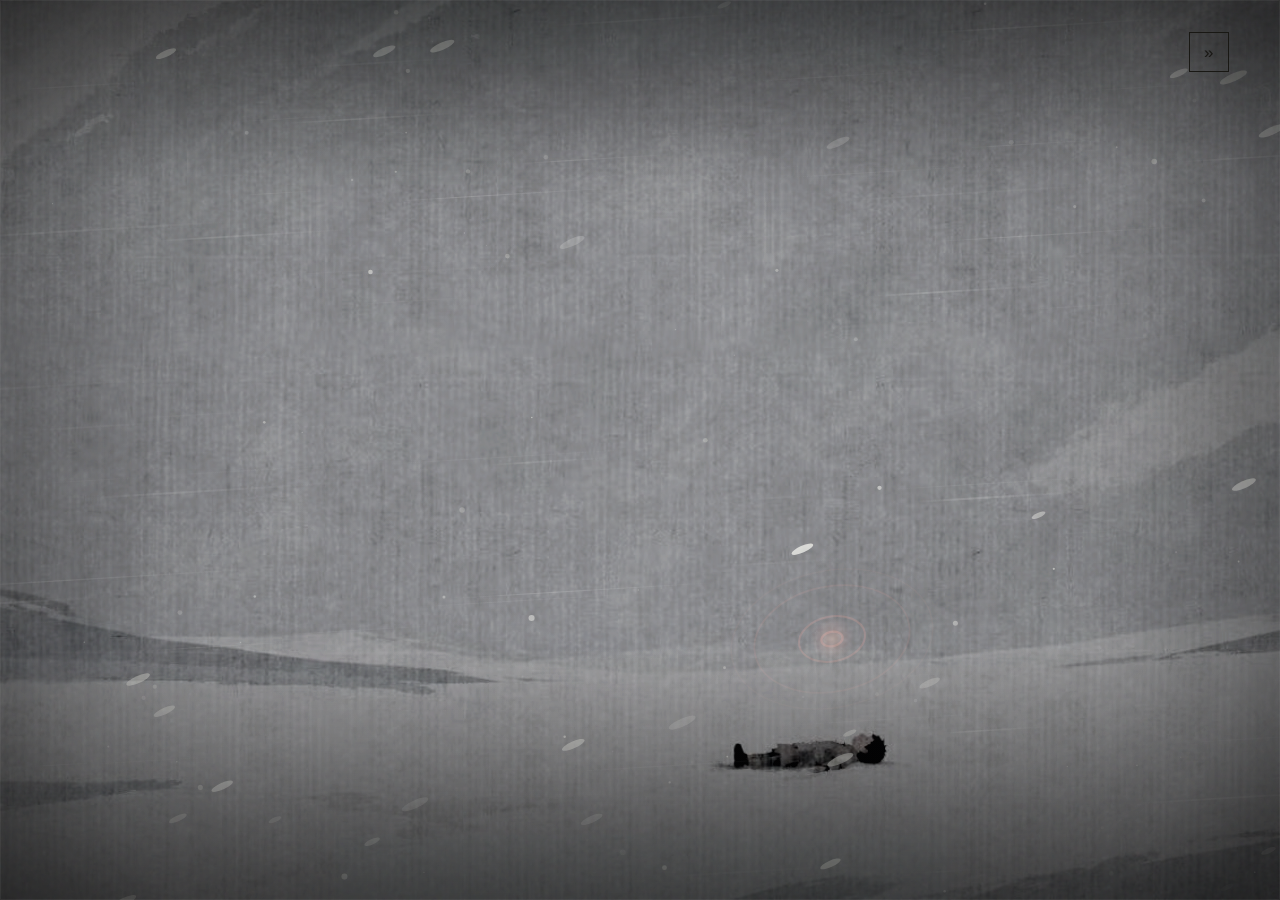
==== commit d0094bec: "Add cinematic opening and game entry to v1.7 demo" ====
--- a/index.html
+++ b/index.html
@@ -1,250 +1,68 @@
-﻿<!doctype html>
-<html lang="zh-CN">
-<head>
-  <meta charset="utf-8">
-  <meta name="viewport" content="width=device-width, initial-scale=1, viewport-fit=cover">
-  <meta name="theme-color" content="#141513">
-  <link rel="icon" href="data:,">
-  <title>额吉 · v1.7 地图跑动修订竖切 Demo</title>
-  <link rel="stylesheet" href="styles.css?v=1.7.5">
-</head>
-<body>
-  <div id="film-grain" aria-hidden="true"></div>
-  <div id="fade-overlay" aria-hidden="true"></div>
+<!doctype html>
+<html lang="zh-CN">
+<head>
+  <meta charset="utf-8">
+  <meta name="viewport" content="width=device-width, initial-scale=1, viewport-fit=cover">
+  <meta name="theme-color" content="#121310">
+  <meta name="description" content="《额吉》v1.7 地图跑动修订版开场动画：从风雪、废墟与沉默，走向光、飞鸟与归途。">
+  <link rel="icon" href="data:,">
+  <title>额吉 · v1.7 片头整合版 | 从风雪到黎明</title>
+  <link rel="preload" as="image" href="assets/opening/01-whiteout.jpg">
+  <link rel="preload" as="image" href="assets/opening/02-collapse.jpg">
+  <link rel="preload" as="image" href="assets/opening/03-ruin.png">
+  <link rel="preload" as="image" href="assets/opening/04-child-light.jpg">
+  <link rel="preload" as="image" href="assets/opening/05-hall.jpg">
+  <link rel="preload" as="image" href="assets/opening/06-doves.jpg">
+  <link rel="preload" as="image" href="assets/opening/07-rebirth.jpg">
+  <link rel="preload" as="image" href="assets/opening/08-hope.png">
+  <link rel="stylesheet" href="opening.css?v=9">
+  <noscript><style>.overture,.scene,.opening-header,.opening-footer{display:none!important}.game-title{position:relative!important;visibility:visible!important;opacity:1!important;pointer-events:auto!important;min-height:100svh}</style></noscript>
+</head>
+<body class="opening-page">
+  <a class="skip-to-final" href="#title-interface">跳到标题页</a>
+  <div class="film-grain" aria-hidden="true"></div>
+  <div class="screen-vignette" aria-hidden="true"></div>
+
+  <header class="opening-header">
+    <button id="skip-intro" class="text-button" type="button" aria-label="跳过序章"><span aria-hidden="true">»</span></button>
+  </header>
+
+  <main id="opening-stage" class="opening-stage" aria-label="额吉开场动画">
+    <div id="overture" class="overture" aria-hidden="true"></div>
 
-  <main id="app">
-    <section id="title-screen" class="screen is-active" aria-labelledby="title-heading">
-      <div class="title-grid">
-        <div class="title-copy">
-          <p class="kicker">生存叙事 · v1.7 地图跑动修订</p>
-          <h1 id="title-heading">额吉</h1>
-          <p class="title-subtitle">在苦难的挣扎与忐忑的期盼中<br>找到家的方向。</p>
-          <p class="title-meta">可玩竖切 v1.7 · 横向跑图 / 镜头跟随 / 限时回庵</p>
-        </div>
-        <nav class="title-menu" aria-label="主菜单">
-          <button id="btn-quick-play" class="menu-button menu-button-primary" type="button">立即试玩第一章</button>
-          <button id="btn-new-game" class="menu-button" type="button">完整开始（含序章）</button>
-          <button id="btn-continue" class="menu-button" type="button">继续上次</button>
-          <button id="btn-archive" class="menu-button" type="button">档案室</button>
-          <button id="btn-settings" class="menu-button" type="button">设置</button>
-          <p id="save-meta" class="save-meta">尚无存档</p>
-        </nav>
-      </div>
-      <footer class="title-footer">
-        <span>键盘：A / D 移动 · Shift 快跑</span>
-        <span>交互：E / 鼠标左键</span>
-        <span>地图：M</span>
-        <span>手札：J</span>
-        <span>暂停：Esc</span>
-      </footer>
-    </section>
+    <canvas id="opening-canvas" class="opening-canvas" role="img" aria-label="无字开场动画：雪原中倒下的孩子、废墟中的红光、天光下的身影、飞过佛像的白鸽，最终化为纸上新生的光。"></canvas>
 
-    <section id="prologue-screen" class="screen" aria-labelledby="prologue-title">
-      <div class="prologue-wrap">
-        <div class="paper-card">
-          <div class="paper-stamp">慈云庵<br>临时登记</div>
-          <header class="paper-header">
-            <p class="eyebrow">序章 · 不可能选项</p>
-            <h2 id="prologue-title">一份没有标准答案的问卷</h2>
-            <p class="paper-note">作答后不会出现评价。请按你真实的第一反应选择。</p>
-          </header>
-          <div class="prologue-progress" aria-label="答题进度">
-            <span id="prologue-progress-text">第 1 / 5 题</span>
-            <div class="progress-track"><span id="prologue-progress-bar"></span></div>
-          </div>
-          <div id="prologue-question" class="prologue-question"></div>
-          <div id="prologue-options" class="prologue-options"></div>
-        </div>
-      </div>
-    </section>
-
-    <section id="chapter-screen" class="screen" aria-labelledby="chapter-heading">
-      <header class="chapter-hud">
-        <button id="btn-pause" class="icon-button" type="button" aria-label="暂停">Ⅱ</button>
-        <div class="day-readout">
-          <span id="day-label" class="day-label">第 1 天</span>
-          <span id="phase-label" class="phase-label">清晨</span>
-        </div>
-        <h2 id="chapter-heading" class="sr-only">第一章 · 慈云庵</h2>
-        <div id="stats-bar" class="stats-bar" aria-label="生存状态"></div>
-        <div class="hud-tools" aria-label="游戏工具">
-          <button id="btn-map" class="text-button" type="button" aria-label="打开地图" aria-keyshortcuts="M">地图 M</button>
-          <button id="btn-journal" class="text-button" type="button" aria-label="打开生存手札" aria-keyshortcuts="J">手札 J</button>
-          <button id="btn-help" class="text-button" type="button">操作</button>
-        </div>
-      </header>
-
-      <div class="chapter-layout">
-        <div id="chapter-stage" class="chapter-stage">
-          <canvas id="chapter-canvas" aria-label="慈云庵灰盒场景"></canvas>
-          <div class="stage-grade" aria-hidden="true"></div>
-          <div id="weather-chip" class="weather-chip">阴，河面起雾</div>
-          <div id="explore-clock" class="explore-clock is-hidden" aria-label="距离天黑的时间">
-            <div class="explore-clock-head"><span>离天黑</span><strong id="explore-clock-text">01:00</strong></div>
-            <div class="progress-track"><span id="explore-clock-bar"></span></div>
-          </div>
-          <div id="explore-minimap" class="explore-minimap is-hidden" aria-label="慈云庵周边地图">
-            <div class="explore-minimap-head"><span>慈云庵周边</span><strong id="explore-minimap-text">当前位置</strong></div>
-            <div id="explore-minimap-track" class="explore-minimap-track"></div>
-          </div>
-          <div id="chapter-caption" class="chapter-caption"></div>
-          <div id="scene-whisper" class="scene-whisper" aria-live="polite"></div>
-          <div id="chapter-actions" class="chapter-actions"></div>
-          <div id="explore-layer" class="explore-layer is-hidden" aria-label="慈云庵探索区域">
-            <div id="explore-hotspots" class="explore-hotspots"></div>
-            <div id="explore-pickups" class="explore-pickups"></div>
-            <div id="explore-player" class="explore-player" aria-hidden="true"><span>苇</span></div>
-            <div id="explore-prompt" class="explore-prompt"></div>
-          </div>
-          <div id="explore-controls" class="explore-controls is-hidden" aria-label="探索控制">
-            <button id="btn-explore-left" class="explore-control" type="button" aria-label="向左移动">←</button>
-            <button id="btn-explore-interact" class="explore-interact" type="button">E · 互动</button>
-            <button id="btn-explore-right" class="explore-control" type="button" aria-label="向右移动">→</button>
-            <button id="btn-explore-return" class="explore-return" type="button">回庵</button>
-          </div>
-          <div id="chapter-hint" class="chapter-hint"></div>
-        </div>
-
-        <aside class="journal-panel" aria-label="当日记录">
-          <p class="eyebrow">第一章 · 慈云庵</p>
-          <h3>小苇的今天</h3>
-          <p id="day-weather" class="journal-weather"></p>
-          <p id="weather-forecast" class="journal-forecast"></p>
-          <div id="status-strip" class="status-strip" aria-label="状态词条"></div>
-          <div class="community-readout" aria-label="慈云庵氛围">
-            <div class="community-meter">
-              <span>炊烟</span>
-              <strong id="smoke-label">微温</strong>
-              <div id="smoke-dots" class="meter-dots" aria-hidden="true"></div>
-            </div>
-            <div class="community-meter">
-              <span>人气</span>
-              <strong id="popularity-label">有声</strong>
-              <div id="popularity-dots" class="meter-dots" aria-hidden="true"></div>
-            </div>
-          </div>
-          <div class="journal-rule"></div>
-          <div id="inventory-list" class="inventory-list"></div>
-          <div class="journal-rule"></div>
-          <p id="rumor-text" class="rumor-text"></p>
-          <blockquote id="journal-text"></blockquote>
-          <div id="journal-events" class="journal-events"></div>
-          <p class="journal-subhead">你记住的人</p>
-          <div id="bond-list" class="bond-list"></div>
-        </aside>
-      </div>
-    </section>
-
-    <section id="interlude-screen" class="screen interlude-screen" aria-label="间章">
-      <div id="interlude-light" class="interlude-light" aria-hidden="true"></div>
-      <div class="interlude-content">
-        <p id="interlude-time" class="interlude-time">00:00</p>
-        <p id="interlude-text" class="interlude-text">心跳渐弱。</p>
-        <button id="btn-open-eyes" class="menu-button interlude-button is-hidden" type="button">睁开眼睛</button>
-      </div>
-    </section>
-
-    <section id="dream-screen" class="screen dream-screen" aria-labelledby="dream-title">
-      <div class="dream-field" aria-hidden="true">
-        <span class="dream-horizon"></span>
-        <span class="dream-footprints"></span>
-        <span class="dream-figure"></span>
-      </div>
-      <div class="dream-copy">
-        <p id="dream-count" class="dream-count">第五次梦见白原</p>
-        <h2 id="dream-title">差一步</h2>
-        <p id="dream-text" class="dream-text"></p>
-        <p id="dream-whisper" class="dream-whisper"></p>
-        <button id="btn-dream-continue" class="menu-button dream-button" type="button">继续向前</button>
-      </div>
-    </section>
-
-    <section id="eidji-screen" class="screen" aria-labelledby="eidji-heading">
-      <div id="eidji-stage" class="eidji-stage">
-        <canvas id="eidji-canvas" aria-label="蒙古包俯视灰盒场景"></canvas>
-        <header class="eidji-hud">
-          <div>
-            <p class="eyebrow">第二章 · 额吉体验</p>
-            <h2 id="eidji-heading">一个晚上</h2>
-          </div>
-          <div class="night-clock">
-            <span id="night-progress-text">00:00 / 00:45</span>
-            <div class="progress-track"><span id="night-progress-bar"></span></div>
-          </div>
-        </header>
-        <div id="eidji-help" class="eidji-help">WASD / 方向键移动，靠近亮起的小床。也可以直接点击小床。</div>
-        <div id="eidji-start" class="eidji-start">
-          <p class="eyebrow">短暂成为她</p>
-          <h2>28 张小床，围成一个圆。</h2>
-          <p>喂奶、把尿、盖被、哄睡、拍嗝。<br>你不可能让所有孩子安静下来。<br>萨仁会接手最闹的那一个，但大多数时候，你仍是最后醒着的人。</p>
-          <button id="btn-start-night" class="menu-button menu-button-primary" type="button">吹灭油灯</button>
-        </div>
-        <div id="eidji-result" class="eidji-result is-hidden">
-          <p class="eyebrow">天亮了</p>
-          <h2>这样的夜晚，她过了四百多个。</h2>
-          <p>晨光里，她揉揉眼睛，又开始生火煮奶。<br>没有人给她打分。天亮就是结算。</p>
-          <button id="btn-eidji-continue" class="menu-button menu-button-primary" type="button">继续</button>
-        </div>
-      </div>
-    </section>
-
-    <section id="ending-screen" class="screen" aria-labelledby="ending-heading">
-      <div class="ending-wrap">
-        <div id="callback-card" class="callback-card">
-          <p id="callback-eyebrow" class="eyebrow">终章 · 选项回扣</p>
-          <h2 id="ending-heading">你觉得不可能有人选的那些答案</h2>
-          <div id="callback-content" class="callback-content"></div>
-          <div id="callback-actions" class="callback-actions"></div>
-        </div>
-        <div id="light-ending" class="light-ending is-hidden" aria-live="polite">
-          <div class="light-points" aria-hidden="true"></div>
-          <p class="ending-kicker">光的传承</p>
-          <h2>你是第 3001 位接过这束光的人。</h2>
-          <div id="ending-faces" class="ending-faces" aria-label="被记住的人"></div>
-          <p class="ending-quote">牺牲与奉献从未远去，<br>它只是换了一个时代的样子，<br>等着下一束光。</p>
-          <div class="modern-lights" aria-label="当代奉献者剪影占位">
-            <span>支教教师</span><span>驻村书记</span><span>援藏医生</span><span>消防员</span><span>救援者</span>
-          </div>
-          <div class="ending-buttons">
-            <button id="btn-ending-archive" class="menu-button" type="button">查看档案室</button>
-            <button id="btn-ending-title" class="menu-button" type="button">回到标题</button>
-          </div>
-        </div>
-      </div>
-    </section>
-  </main>
-
-  <div id="modal-layer" class="modal-layer is-hidden" aria-hidden="true">
-    <div class="modal-backdrop"></div>
-    <div id="modal-card" class="modal-card" role="dialog" aria-modal="true" aria-labelledby="modal-title">
-      <p id="modal-eyebrow" class="eyebrow"></p>
-      <h2 id="modal-title"></h2>
-      <div id="modal-body" class="modal-body"></div>
-      <div id="modal-actions" class="modal-actions"></div>
-    </div>
-  </div>
-
-  <div id="pause-overlay" class="pause-overlay is-hidden">
-    <div class="pause-card">
-      <p class="eyebrow">暂停</p>
-      <h2>风雪停在门外。</h2>
-      <button id="btn-resume" class="menu-button menu-button-primary" type="button">继续</button>
-      <button id="btn-pause-settings" class="menu-button" type="button">设置</button>
-      <button id="btn-pause-title" class="menu-button" type="button">回到标题</button>
-    </div>
-  </div>
-
-  <div id="toast" class="toast" aria-live="polite"></div>
-
-  <script src="js/data.js?v=1.7.4"></script>
-  <script src="js/game.js?v=1.7.4"></script>
-</body>
-</html>
-
-
-
-
-
-
-
-
+    <section id="title-interface" class="game-title" aria-labelledby="title-heading">
+      <div class="title-grid">
+        <div class="title-copy">
+          <p class="kicker">生存叙事 · v1.7 片头整合版</p>
+          <h1 id="title-heading">额吉</h1>
+          <p class="title-subtitle">在苦难的挣扎与忐忑的期盼中<br>找到家的方向。</p>
+          <p class="title-meta">可玩竖切 v1.7 · 横向跑图 / 镜头跟随 / 限时回庵</p>
+        </div>
+
+        <nav class="title-menu" aria-label="主菜单">
+          <a class="menu-button menu-button-primary" href="game.html?demo=survival&amp;day=1">立即试玩第一章</a>
+          <a class="menu-button" href="game.html?start=new">完整开始（含序章）</a>
+          <a class="menu-button" href="game.html?start=continue">继续上次</a>
+          <a class="menu-button" href="game.html?start=archive">档案室</a>
+          <a class="menu-button" href="game.html?start=settings">设置</a>
+          <p class="save-meta">尚无存档</p>
+        </nav>
+      </div>
+
+      <footer class="title-footer">
+        <button id="replay-intro" class="title-replay" type="button" aria-label="重播片头"><span aria-hidden="true">↺</span></button>
+        <span>键盘：A / D 移动 · Shift 快跑</span>
+        <span>交互：E / 鼠标左键</span>
+        <span>地图：M</span>
+        <span>手札：J</span>
+        <span>暂停：Esc</span>
+      </footer>
+
+      </section>
+  </main>
+
+  <script src="opening.js?v=9"></script>
+</body>
+</html>
--- a/opening.css
+++ b/opening.css
@@ -0,0 +1,1780 @@
+:root {
+  --bg: #0b0c0c;
+  --bg-soft: #151614;
+  --paper: #efe9dd;
+  --paper-bright: #f7f2e8;
+  --paper-muted: #c8c0b1;
+  --ink: #191814;
+  --ink-soft: #4f4a40;
+  --oxblood: #73251f;
+  --oxblood-bright: #a14236;
+  --font-display: "Songti SC", "STSong", "Noto Serif CJK SC", "Source Han Serif SC", "SimSun", serif;
+  --font-ui: "Avenir Next", "PingFang SC", "Hiragino Sans GB", "Microsoft YaHei", sans-serif;
+  --ease-out: cubic-bezier(0.16, 1, 0.3, 1);
+  --ease-expo: cubic-bezier(0.19, 1, 0.22, 1);
+  --ease-in-out: cubic-bezier(0.65, 0, 0.35, 1);
+  --ease-exit: cubic-bezier(0.7, 0, 0.84, 0);
+}
+
+*,
+*::before,
+*::after {
+  box-sizing: border-box;
+}
+
+html {
+  height: 100%;
+  background: var(--bg);
+  color-scheme: dark;
+}
+
+body.opening-page {
+  width: 100%;
+  height: 100%;
+  min-height: 100svh;
+  margin: 0;
+  overflow: hidden;
+  background: var(--bg);
+  color: var(--paper);
+  font-family: var(--font-ui);
+  font-size: 16px;
+  line-height: 1.5;
+  -webkit-font-smoothing: antialiased;
+  text-rendering: optimizeLegibility;
+}
+
+button,
+a {
+  -webkit-tap-highlight-color: transparent;
+}
+
+button {
+  font: inherit;
+}
+
+a {
+  color: inherit;
+}
+
+::selection {
+  background: var(--oxblood);
+  color: var(--paper-bright);
+}
+
+.skip-to-final {
+  position: fixed;
+  top: 12px;
+  left: 12px;
+  z-index: 100;
+  padding: 10px 14px;
+  background: var(--paper-bright);
+  color: var(--ink);
+  font-size: 13px;
+  text-decoration: none;
+  transform: translateY(-160%);
+  transition: transform 180ms ease;
+}
+
+.skip-to-final:focus-visible {
+  transform: translateY(0);
+}
+
+.film-grain,
+.screen-vignette {
+  position: fixed;
+  inset: 0;
+  z-index: 46;
+  pointer-events: none;
+}
+
+.film-grain {
+  opacity: 0.14;
+  background-image: url("data:image/svg+xml,%3Csvg viewBox='0 0 180 180' xmlns='http://www.w3.org/2000/svg'%3E%3Cfilter id='n'%3E%3CfeTurbulence type='fractalNoise' baseFrequency='.82' numOctaves='4' stitchTiles='stitch'/%3E%3C/filter%3E%3Crect width='100%25' height='100%25' filter='url(%23n)' opacity='.55'/%3E%3C/svg%3E");
+  mix-blend-mode: soft-light;
+  animation: none;
+}
+
+.screen-vignette {
+  z-index: 45;
+  box-shadow:
+    inset 0 0 0 1px rgba(255, 255, 255, 0.05),
+    inset 0 0 15vw 5vw rgba(4, 5, 5, 0.4);
+}
+
+.opening-header {
+  position: fixed;
+  top: 0;
+  left: 0;
+  z-index: 60;
+  display: grid;
+  grid-template-columns: 1fr auto;
+  align-items: center;
+  width: 100%;
+  padding: clamp(18px, 2.5vw, 38px) clamp(20px, 4vw, 64px);
+  color: var(--ink);
+  transition: color 700ms ease;
+}
+
+.opening-brand {
+  display: inline-flex;
+  align-items: center;
+  gap: 12px;
+  width: max-content;
+  color: inherit;
+  text-decoration: none;
+}
+
+.opening-brand__name {
+  font-family: var(--font-display);
+  font-size: clamp(24px, 2.2vw, 34px);
+  font-weight: 500;
+  letter-spacing: 0.05em;
+}
+
+.opening-brand__seal {
+  display: grid;
+  width: 24px;
+  height: 24px;
+  place-items: center;
+  border: 1px solid currentColor;
+  font-family: var(--font-display);
+  font-size: 11px;
+  line-height: 1;
+  opacity: 0.86;
+}
+
+.chapter-readout {
+  display: flex;
+  align-items: center;
+  gap: 14px;
+  margin: 8px 0 0;
+  font-size: 11px;
+  font-weight: 500;
+  letter-spacing: 0.18em;
+  line-height: 1;
+}
+
+.chapter-readout i {
+  display: block;
+  width: clamp(30px, 5vw, 72px);
+  height: 1px;
+  background: currentColor;
+  opacity: 0.5;
+}
+
+.text-button {
+  display: grid;
+  justify-self: end;
+  width: 40px;
+  height: 40px;
+  place-items: center;
+  padding: 0;
+  border: 1px solid currentColor;
+  border-radius: 0;
+  background: transparent;
+  color: inherit;
+  font-size: 17px;
+  line-height: 1;
+  cursor: pointer;
+  opacity: 0.72;
+  transition:
+    opacity 180ms ease,
+    background-color 220ms ease,
+    transform 320ms var(--ease-out);
+}
+
+.text-button span {
+  display: block;
+  margin: 0;
+  transition: transform 320ms var(--ease-out);
+}
+
+.text-button:hover {
+  opacity: 1;
+  background: rgba(255, 255, 255, 0.07);
+}
+
+.text-button:hover span {
+  transform: translate(2px, -2px);
+}
+
+.text-button:focus-visible,
+.enter-button:focus-visible,
+.quiet-button:focus-visible,
+.opening-brand:focus-visible {
+  outline: 2px solid var(--oxblood-bright);
+  outline-offset: 5px;
+}
+
+.opening-stage {
+  position: fixed;
+  inset: 0;
+  overflow: hidden;
+  background: var(--bg);
+}
+
+.overture {
+  position: absolute;
+  inset: 0;
+  z-index: 30;
+  display: grid;
+  place-content: center;
+  background: var(--bg);
+  color: var(--paper);
+  text-align: center;
+  transition:
+    opacity 900ms cubic-bezier(0.65, 0, 0.35, 1),
+    visibility 900ms;
+}
+
+.overture__brand {
+  margin: 0 0 18px;
+  font-family: var(--font-display);
+  font-size: clamp(30px, 4vw, 54px);
+  font-weight: 400;
+  letter-spacing: 0.42em;
+  text-indent: 0.42em;
+  animation: overtureReveal 1.1s var(--ease-expo) both;
+}
+
+.overture__line {
+  margin: 0;
+  color: var(--paper-muted);
+  font-size: 12px;
+  letter-spacing: 0.3em;
+  text-indent: 0.3em;
+  animation: overtureReveal 1.2s 360ms var(--ease-expo) both;
+}
+
+.opening-page.has-begun .overture {
+  visibility: hidden;
+  opacity: 0;
+}
+
+.opening-page.is-finished .overture {
+  display: none;
+}
+
+.scene {
+  position: absolute;
+  inset: 0;
+  z-index: 0;
+  overflow: hidden;
+  visibility: hidden;
+  opacity: 0;
+  background: var(--bg);
+  transition:
+    opacity 1250ms var(--ease-in-out),
+    visibility 1250ms linear;
+}
+
+.scene.is-active {
+  z-index: 2;
+  visibility: visible;
+  opacity: 1;
+}
+
+.scene.is-leaving {
+  z-index: 1;
+  visibility: visible;
+  opacity: 0;
+}
+
+.scene__image {
+  position: absolute;
+  inset: 0;
+  width: 100%;
+  height: 100%;
+  object-fit: cover;
+  object-position: center;
+  transform: translateZ(0) scale(1.03);
+  transform-origin: 50% 50%;
+  filter: saturate(0.64) contrast(1.05) brightness(0.95);
+  will-change: transform, filter;
+}
+
+.scene--whiteout .scene__image {
+  filter: saturate(0.48) contrast(1.02) brightness(1.03);
+}
+
+.scene--collapse .scene__image {
+  filter: saturate(0.34) contrast(1.06) brightness(0.94);
+}
+
+.scene--ruin .scene__image {
+  filter: saturate(0.72) contrast(1.08) brightness(0.84);
+}
+
+.scene--light .scene__image {
+  filter: saturate(0.58) contrast(1.12) brightness(0.78);
+}
+
+.scene--hall .scene__image {
+  filter: saturate(0.7) contrast(1.1) brightness(0.88);
+}
+
+.scene--doves .scene__image {
+  filter: saturate(0.72) contrast(1.08) brightness(1.02);
+}
+
+.scene--rebirth .scene__image {
+  filter: saturate(0.86) contrast(1.02) brightness(1.04);
+}
+
+.scene--hope .scene__image {
+  filter: saturate(0.76) contrast(1.02) brightness(1.02);
+}
+
+.scene.is-active .scene--image,
+.scene.is-active .scene__image {
+  animation: cameraPush 7s linear both;
+}
+
+.scene--collapse.is-active .scene__image {
+  animation-name: cameraPull;
+}
+
+.scene--ruin.is-active .scene__image {
+  animation-name: cameraDrift;
+}
+
+.scene--light.is-active .scene__image {
+  animation: lightArrive 6.8s linear both;
+}
+
+.scene--hall.is-active .scene__image {
+  animation: hallDrift 7s linear both;
+}
+
+.scene--doves.is-active .scene__image {
+  animation: dovesRise 6.5s linear both;
+}
+
+.scene--rebirth.is-active .scene__image {
+  animation: irisReveal 2400ms var(--ease-in-out) both;
+}
+
+.scene--hope.is-active .scene__image {
+  animation: finalBreath 10s linear both;
+}
+
+.scene__wash {
+  position: absolute;
+  inset: 0;
+  z-index: 1;
+  pointer-events: none;
+  background:
+    linear-gradient(180deg, rgba(4, 6, 7, 0.18) 0%, transparent 28%, transparent 62%, rgba(8, 8, 7, 0.35) 100%);
+}
+
+.scene--whiteout .scene__wash,
+.scene--collapse .scene__wash {
+  background:
+    linear-gradient(90deg, rgba(243, 241, 234, 0.2), transparent 34%),
+    linear-gradient(180deg, rgba(226, 231, 232, 0.08), transparent 48%, rgba(8, 9, 9, 0.22));
+}
+
+.scene--ruin .scene__wash {
+  background:
+    linear-gradient(90deg, rgba(233, 229, 217, 0.2), transparent 38%),
+    linear-gradient(180deg, transparent 42%, rgba(22, 17, 13, 0.32));
+}
+
+.scene--light .scene__wash,
+.scene--hall .scene__wash,
+.scene--doves .scene__wash {
+  background:
+    linear-gradient(180deg, rgba(0, 0, 0, 0.2), transparent 33%, transparent 54%, rgba(0, 0, 0, 0.68));
+}
+
+.scene--rebirth .scene__wash {
+  background:
+    linear-gradient(90deg, rgba(243, 238, 227, 0.22), transparent 43%),
+    linear-gradient(180deg, transparent 50%, rgba(62, 43, 29, 0.18));
+}
+
+.scene__copy {
+  position: absolute;
+  bottom: clamp(72px, 12vh, 128px);
+  left: clamp(24px, 7vw, 112px);
+  z-index: 5;
+  width: min(680px, 66vw);
+  pointer-events: none;
+}
+
+.scene__copy--ink {
+  color: var(--ink);
+}
+
+.scene__copy--paper {
+  color: var(--paper-bright);
+}
+
+.scene__index {
+  display: flex;
+  align-items: center;
+  gap: 12px;
+  margin: 0 0 clamp(16px, 2.5vh, 28px);
+  font-size: 10px;
+  font-weight: 500;
+  letter-spacing: 0.25em;
+  line-height: 1;
+  opacity: 0;
+  transform: translateY(8px);
+}
+
+.scene__index span {
+  display: flex;
+  align-items: center;
+  gap: 12px;
+  letter-spacing: 0.14em;
+}
+
+.scene__index span::before {
+  content: "";
+  display: block;
+  width: clamp(20px, 3vw, 46px);
+  height: 1px;
+  background: currentColor;
+  opacity: 0.6;
+}
+
+.scene__line {
+  max-width: 14em;
+  margin: 0;
+  overflow: hidden;
+  font-family: var(--font-display);
+  font-size: clamp(34px, 4.65vw, 72px);
+  font-weight: 400;
+  line-height: 1.18;
+  letter-spacing: -0.045em;
+  text-wrap: balance;
+  clip-path: inset(100% 0 0 0);
+  transform: translateY(24px);
+}
+
+.scene.is-active .scene__index {
+  animation: indexReveal 900ms 420ms var(--ease-expo) forwards;
+}
+
+.scene.is-active .scene__line {
+  animation: lineRise 1200ms 620ms var(--ease-expo) forwards;
+}
+
+.scene.is-leaving .scene__copy {
+  opacity: 0;
+  transition: opacity 320ms var(--ease-exit);
+}
+
+.snowfield,
+.ruin-embers,
+.flock {
+  position: absolute;
+  inset: 0;
+  z-index: 3;
+  overflow: hidden;
+  pointer-events: none;
+}
+
+.snowfield i {
+  position: absolute;
+  top: -8vh;
+  left: var(--x);
+  width: var(--size);
+  height: var(--size);
+  border-radius: 50%;
+  background: rgba(250, 250, 246, var(--alpha));
+  filter: blur(var(--blur));
+  opacity: 0;
+  animation: snowfall var(--duration) linear var(--delay) infinite;
+  animation-play-state: paused;
+}
+
+.scene.is-active .snowfield i {
+  animation-play-state: running;
+}
+
+.ruin-embers i {
+  position: absolute;
+  bottom: 28%;
+  left: var(--x);
+  width: 2px;
+  height: 2px;
+  border-radius: 50%;
+  background: var(--oxblood-bright);
+  box-shadow: 0 0 10px rgba(190, 65, 50, 0.8);
+  opacity: 0;
+  animation: emberRise var(--duration) ease-out var(--delay) infinite;
+  animation-play-state: paused;
+}
+
+.scene.is-active .ruin-embers i {
+  animation-play-state: running;
+}
+
+.lightfall {
+  position: absolute;
+  top: -28%;
+  left: 22%;
+  z-index: 2;
+  width: 42%;
+  height: 145%;
+  background: linear-gradient(180deg, rgba(255, 248, 229, 0.34), rgba(255, 247, 224, 0.14) 40%, transparent 76%);
+  filter: blur(22px);
+  mix-blend-mode: screen;
+  opacity: 0;
+  transform: rotate(24deg) translate3d(0, -12%, 0);
+  transform-origin: 50% 0;
+  pointer-events: none;
+}
+
+.lightfall--wide {
+  left: 12%;
+  width: 58%;
+  filter: blur(28px);
+}
+
+.lightfall--soft {
+  opacity: 0;
+}
+
+.scene--light.is-active .lightfall {
+  animation: lightFall 2300ms 220ms var(--ease-out) forwards;
+}
+
+.scene--hall.is-active .lightfall {
+  animation: lightFall 2600ms 440ms var(--ease-out) forwards;
+}
+
+.scene--doves.is-active .lightfall {
+  animation: lightBreathe 3.2s 360ms ease-in-out forwards;
+}
+
+.flock {
+  z-index: 4;
+}
+
+.bird {
+  position: absolute;
+  top: var(--y);
+  left: -12vw;
+  width: var(--size);
+  color: var(--paper-bright);
+  opacity: 0;
+  filter: drop-shadow(0 2px 2px rgba(0, 0, 0, 0.16));
+  animation: birdFlight var(--duration) var(--delay) var(--ease-in-out) both;
+  animation-play-state: paused;
+}
+
+.scene.is-active .bird {
+  animation-play-state: running;
+}
+
+.bird svg {
+  display: block;
+  width: 100%;
+  height: auto;
+  fill: currentColor;
+}
+
+.flock--dawn .bird {
+  color: var(--ink);
+  filter: none;
+}
+
+.dawn-circle {
+  position: absolute;
+  top: 50%;
+  left: 50%;
+  z-index: 6;
+  width: 120vmax;
+  height: 120vmax;
+  border-radius: 50%;
+  background: radial-gradient(circle, rgba(255, 249, 237, 0.98) 0%, rgba(255, 248, 233, 0.72) 5%, rgba(243, 233, 215, 0.24) 18%, transparent 48%);
+  opacity: 0;
+  transform: translate(-50%, -50%) scale(0.15);
+  pointer-events: none;
+}
+
+.scene--rebirth.is-active .dawn-circle {
+  animation: dawnBloom 1900ms var(--ease-in-out) both;
+}
+
+.dawn-wash {
+  position: absolute;
+  inset: 0;
+  z-index: 1;
+  background:
+    linear-gradient(90deg, rgba(246, 242, 232, 0.46), transparent 38%),
+    linear-gradient(180deg, rgba(246, 241, 230, 0.12), transparent 40%, rgba(92, 60, 41, 0.12));
+  pointer-events: none;
+}
+
+.scene--hope {
+  background: var(--paper);
+}
+
+.scene--hope .scene__image {
+  object-position: center;
+}
+
+.final-copy {
+  position: absolute;
+  bottom: clamp(64px, 8.5vh, 96px);
+  left: clamp(24px, 7vw, 112px);
+  z-index: 7;
+  width: min(650px, 48vw);
+  color: var(--ink);
+  opacity: 0;
+  pointer-events: none;
+  transform: translateY(18px);
+}
+
+.final-eyebrow,
+.final-subtitle,
+.final-actions {
+  opacity: 0;
+}
+
+.final-eyebrow {
+  display: flex;
+  align-items: center;
+  gap: 14px;
+  margin: 0 0 clamp(14px, 2vh, 22px);
+  color: var(--ink-soft);
+  font-size: 11px;
+  font-weight: 500;
+  letter-spacing: 0.18em;
+}
+
+.final-eyebrow span {
+  padding: 5px 7px;
+  background: var(--oxblood);
+  color: var(--paper-bright);
+  letter-spacing: 0.12em;
+}
+
+.final-title {
+  max-width: 5em;
+  margin: 0;
+  overflow: hidden;
+  font-family: var(--font-display);
+  font-size: clamp(90px, 13.5vw, 210px);
+  font-weight: 400;
+  line-height: 0.84;
+  letter-spacing: -0.09em;
+  white-space: nowrap;
+}
+
+.final-title span {
+  display: block;
+  transform: translateY(112%);
+}
+
+.final-subtitle {
+  margin: clamp(18px, 2.4vh, 28px) 0 0;
+  color: var(--ink-soft);
+  font-family: var(--font-display);
+  font-size: clamp(16px, 1.25vw, 20px);
+  line-height: 1.75;
+  letter-spacing: 0.04em;
+}
+
+.final-actions {
+  display: flex;
+  align-items: center;
+  gap: 26px;
+  margin-top: clamp(24px, 4vh, 42px);
+  pointer-events: auto;
+}
+
+.enter-button {
+  display: inline-flex;
+  align-items: center;
+  justify-content: space-between;
+  width: clamp(178px, 14vw, 220px);
+  min-height: 56px;
+  padding: 0 18px 0 22px;
+  background: var(--ink);
+  color: var(--paper-bright);
+  font-size: 13px;
+  font-weight: 500;
+  letter-spacing: 0.15em;
+  text-decoration: none;
+  transition:
+    background-color 200ms ease,
+    color 200ms ease;
+}
+
+.enter-button i {
+  font-family: var(--font-ui);
+  font-size: 18px;
+  font-style: normal;
+  transition: transform 320ms var(--ease-out);
+}
+
+.enter-button:hover {
+  background: var(--oxblood);
+}
+
+.enter-button:hover i {
+  transform: translateX(5px);
+}
+
+.enter-button:active {
+  transform: translateY(1px);
+}
+
+.quiet-button {
+  padding: 9px 0;
+  border: 0;
+  border-bottom: 1px solid rgba(25, 24, 20, 0.5);
+  background: transparent;
+  color: var(--ink);
+  font-size: 12px;
+  letter-spacing: 0.12em;
+  cursor: pointer;
+  transition:
+    border-color 180ms ease,
+    color 180ms ease;
+}
+
+.quiet-button:hover {
+  border-color: var(--oxblood);
+  color: var(--oxblood);
+}
+
+.final-note {
+  position: absolute;
+  right: clamp(24px, 5vw, 78px);
+  bottom: clamp(62px, 9vh, 100px);
+  z-index: 7;
+  display: flex;
+  flex-direction: column;
+  align-items: flex-end;
+  gap: 22px;
+  color: var(--ink);
+  opacity: 0;
+  pointer-events: none;
+}
+
+.final-note__vertical {
+  margin: 0;
+  writing-mode: vertical-rl;
+  font-family: var(--font-display);
+  font-size: clamp(15px, 1.2vw, 18px);
+  letter-spacing: 0.32em;
+}
+
+.final-note__meta {
+  margin: 0;
+  color: var(--ink-soft);
+  font-size: 9px;
+  letter-spacing: 0.1em;
+}
+
+.scene--hope.is-final .final-copy {
+  opacity: 1;
+  transform: translateY(0);
+  transition:
+    opacity 600ms ease,
+    transform 900ms var(--ease-expo);
+  pointer-events: auto;
+}
+
+.scene--hope.is-final .final-title span {
+  animation: finalTitleRise 1200ms 180ms var(--ease-expo) forwards;
+}
+
+.scene--hope.is-final .final-eyebrow {
+  animation: finalLineIn 900ms 760ms var(--ease-expo) forwards;
+}
+
+.scene--hope.is-final .final-subtitle {
+  animation: finalLineIn 900ms 900ms var(--ease-expo) forwards;
+}
+
+.scene--hope.is-final .final-actions {
+  animation: finalLineIn 900ms 1080ms var(--ease-expo) forwards;
+}
+
+.scene--hope.is-final .final-note {
+  animation: finalNoteIn 1200ms 1250ms var(--ease-expo) forwards;
+}
+
+.opening-page.is-finished .opening-header {
+  color: var(--ink);
+}
+
+.opening-page.is-finished #skip-intro {
+  visibility: hidden;
+  opacity: 0;
+  pointer-events: none;
+}
+
+.opening-footer {
+  position: fixed;
+  right: clamp(20px, 4vw, 64px);
+  bottom: clamp(18px, 2.6vw, 38px);
+  left: clamp(20px, 4vw, 64px);
+  z-index: 60;
+  display: flex;
+  justify-content: space-between;
+  align-items: center;
+  color: rgba(25, 24, 20, 0.68);
+  font-size: 9px;
+  letter-spacing: 0.12em;
+  pointer-events: none;
+  transition: color 700ms ease;
+}
+
+.opening-footer__hint {
+  transition: opacity 500ms ease;
+}
+
+.kbd,
+kbd {
+  font-family: var(--font-ui);
+  font-size: inherit;
+}
+
+.opening-page.is-finished .opening-footer {
+  color: var(--ink-soft);
+}
+
+.opening-page.is-finished .opening-footer__hint {
+  opacity: 0;
+}
+
+.opening-page.is-finished #playback-status {
+  color: var(--ink);
+}
+
+.opening-page.has-begun .opening-brand,
+.opening-page.has-begun .chapter-readout,
+.opening-page.has-begun .text-button,
+.opening-page.has-begun .opening-footer {
+  animation: chromeIn 900ms 120ms var(--ease-expo) both;
+}
+
+.opening-page.is-dark-scene {
+  color-scheme: dark;
+}
+
+.opening-page.is-dark-scene .opening-header:not(:has(#skip-intro:focus-visible)),
+.opening-page.is-dark-scene .opening-footer {
+  color: var(--paper);
+}
+
+@keyframes overtureReveal {
+  from {
+    opacity: 0;
+    transform: translateY(12px);
+    filter: blur(6px);
+  }
+  to {
+    opacity: 1;
+    transform: translateY(0);
+    filter: blur(0);
+  }
+}
+
+@keyframes grainShift {
+  0% { transform: translate3d(0, 0, 0); }
+  25% { transform: translate3d(-1%, 1%, 0); }
+  50% { transform: translate3d(1%, -1%, 0); }
+  75% { transform: translate3d(1%, 1%, 0); }
+  100% { transform: translate3d(-1%, -1%, 0); }
+}
+
+@keyframes chromeIn {
+  from { opacity: 0; }
+  to { opacity: 1; }
+}
+
+@keyframes cameraPush {
+  from { transform: scale(1.085) translate3d(0, 1.1%, 0); }
+  to { transform: scale(1.008) translate3d(0, -0.5%, 0); }
+}
+
+@keyframes cameraPull {
+  from { transform: scale(1.025) translate3d(-0.6%, 0, 0); }
+  to { transform: scale(1.095) translate3d(0.4%, -0.6%, 0); }
+}
+
+@keyframes cameraDrift {
+  from { transform: scale(1.06) translate3d(1%, 0, 0); }
+  to { transform: scale(1.01) translate3d(-1%, -0.6%, 0); }
+}
+
+@keyframes lightArrive {
+  0% {
+    transform: scale(1.08) translate3d(0, 1%, 0);
+    filter: saturate(0.32) contrast(1.2) brightness(0.42);
+  }
+  24% {
+    filter: saturate(0.45) contrast(1.16) brightness(0.68);
+  }
+  100% {
+    transform: scale(1.01) translate3d(0, -0.4%, 0);
+    filter: saturate(0.58) contrast(1.12) brightness(0.92);
+  }
+}
+
+@keyframes hallDrift {
+  from { transform: scale(1.075) translate3d(1.2%, 0.6%, 0); }
+  to { transform: scale(1.008) translate3d(-0.5%, -0.8%, 0); }
+}
+
+@keyframes dovesRise {
+  from { transform: scale(1.06) translate3d(0, 0.8%, 0); filter: saturate(0.62) contrast(1.1) brightness(0.9); }
+  to { transform: scale(1.012) translate3d(-0.6%, -0.8%, 0); filter: saturate(0.72) contrast(1.08) brightness(1.06); }
+}
+
+@keyframes irisReveal {
+  0% {
+    clip-path: circle(0% at 51% 51%);
+    transform: scale(1.1);
+  }
+  35% {
+    clip-path: circle(26% at 51% 51%);
+  }
+  100% {
+    clip-path: circle(95% at 51% 51%);
+    transform: scale(1.012);
+  }
+}
+
+@keyframes finalBreath {
+  from { transform: scale(1.06) translate3d(0, 0.5%, 0); }
+  to { transform: scale(1.005) translate3d(0, -0.6%, 0); }
+}
+
+@keyframes indexReveal {
+  from { opacity: 0; transform: translateY(8px); }
+  to { opacity: 1; transform: translateY(0); }
+}
+
+@keyframes lineRise {
+  from {
+    clip-path: inset(100% 0 0 0);
+    transform: translateY(24px);
+  }
+  to {
+    clip-path: inset(0 0 0 0);
+    transform: translateY(0);
+  }
+}
+
+@keyframes snowfall {
+  0% {
+    opacity: 0;
+    transform: translate3d(0, -10vh, 0);
+  }
+  12% {
+    opacity: var(--alpha);
+  }
+  82% {
+    opacity: var(--alpha);
+  }
+  100% {
+    opacity: 0;
+    transform: translate3d(var(--drift), 112vh, 0);
+  }
+}
+
+@keyframes emberRise {
+  0% {
+    opacity: 0;
+    transform: translate3d(0, 0, 0) scale(0.6);
+  }
+  20% {
+    opacity: 0.85;
+  }
+  100% {
+    opacity: 0;
+    transform: translate3d(var(--drift), -22vh, 0) scale(1.3);
+  }
+}
+
+@keyframes lightFall {
+  0% {
+    opacity: 0;
+    transform: rotate(24deg) translate3d(0, -18%, 0) scaleY(0.6);
+  }
+  35% {
+    opacity: 0.9;
+  }
+  100% {
+    opacity: 0.38;
+    transform: rotate(24deg) translate3d(0, 4%, 0) scaleY(1.08);
+  }
+}
+
+@keyframes lightBreathe {
+  0% { opacity: 0; }
+  30% { opacity: 0.5; }
+  60% { opacity: 0.2; }
+  100% { opacity: 0.48; }
+}
+
+@keyframes birdFlight {
+  0% {
+    opacity: 0;
+    transform: translate3d(-10vw, 15vh, 0) rotate(-7deg) scale(var(--scale));
+  }
+  10% { opacity: var(--opacity); }
+  88% { opacity: var(--opacity); }
+  100% {
+    opacity: 0;
+    transform: translate3d(120vw, -26vh, 0) rotate(-18deg) scale(var(--scale));
+  }
+}
+
+@keyframes dawnBloom {
+  0% {
+    opacity: 0;
+    transform: translate(-50%, -50%) scale(0.05);
+  }
+  18% {
+    opacity: 0.98;
+  }
+  52% {
+    opacity: 0.25;
+  }
+  100% {
+    opacity: 0;
+    transform: translate(-50%, -50%) scale(1);
+  }
+}
+
+@keyframes finalTitleRise {
+  from { transform: translateY(112%); }
+  to { transform: translateY(0); }
+}
+
+@keyframes finalLineIn {
+  from {
+    opacity: 0;
+    transform: translateY(14px);
+  }
+  to {
+    opacity: 1;
+    transform: translateY(0);
+  }
+}
+
+@keyframes finalNoteIn {
+  from {
+    opacity: 0;
+    transform: translateY(16px);
+  }
+  to {
+    opacity: 1;
+    transform: translateY(0);
+  }
+}
+
+@media (max-width: 900px) {
+  .opening-header {
+    grid-template-columns: 1fr auto;
+    padding: 18px 22px;
+  }
+
+  .chapter-readout {
+    display: none;
+  }
+
+  .text-button {
+    font-size: 11px;
+  }
+
+  .scene__copy {
+    bottom: 72px;
+    left: 24px;
+    width: min(88vw, 570px);
+  }
+
+  .scene__line {
+    font-size: clamp(34px, 6.5vw, 54px);
+  }
+
+  .final-copy {
+    bottom: 14vh;
+    left: 24px;
+    width: min(76vw, 520px);
+  }
+
+  .final-title {
+    font-size: clamp(84px, 17vw, 140px);
+  }
+
+  .final-note {
+    right: 24px;
+    bottom: 8vh;
+  }
+
+  .final-note__meta {
+    display: none;
+  }
+}
+
+@media (max-width: 620px) {
+  .film-grain {
+    opacity: 0.1;
+  }
+
+  .screen-vignette {
+    box-shadow:
+      inset 0 0 0 1px rgba(255, 255, 255, 0.04),
+      inset 0 0 30vw 8vw rgba(4, 5, 5, 0.34);
+  }
+
+  .opening-brand__name {
+    font-size: 24px;
+  }
+
+  .opening-brand__seal {
+    width: 20px;
+    height: 20px;
+    font-size: 9px;
+  }
+
+  .scene__image {
+    object-position: var(--mobile-focus, 50% 50%);
+  }
+
+  .scene--whiteout .scene__image { --mobile-focus: 54% 54%; }
+  .scene--collapse .scene__image { --mobile-focus: 60% 64%; }
+  .scene--ruin .scene__image { --mobile-focus: 70% 62%; }
+  .scene--light .scene__image { --mobile-focus: 39% 67%; }
+  .scene--hall .scene__image { --mobile-focus: 37% 68%; }
+  .scene--doves .scene__image { --mobile-focus: 38% 62%; }
+  .scene--rebirth .scene__image { --mobile-focus: 48% 50%; }
+  .scene--hope .scene__image { --mobile-focus: 54% 53%; }
+
+  .scene__copy {
+    bottom: 16vh;
+    left: 22px;
+    width: calc(100vw - 44px);
+  }
+
+  .scene__line {
+    font-size: clamp(31px, 9.7vw, 45px);
+    line-height: 1.2;
+    letter-spacing: -0.05em;
+  }
+
+  .scene__index {
+    margin-bottom: 16px;
+  }
+
+  .lightfall {
+    left: 10%;
+    width: 70%;
+  }
+
+  .final-copy {
+    right: 22px;
+    bottom: 15vh;
+    left: 22px;
+    width: auto;
+  }
+
+  .final-eyebrow {
+    margin-bottom: 16px;
+    font-size: 10px;
+    letter-spacing: 0.1em;
+  }
+
+  .final-title {
+    font-size: clamp(84px, 27vw, 118px);
+  }
+
+  .final-subtitle {
+    font-size: 15px;
+    line-height: 1.7;
+  }
+
+  .final-actions {
+    gap: 20px;
+    margin-top: 24px;
+  }
+
+  .enter-button {
+    width: 168px;
+    min-height: 52px;
+  }
+
+  .final-note {
+    top: 15vh;
+    right: 20px;
+    bottom: auto;
+    gap: 0;
+  }
+
+  .final-note__vertical {
+    font-size: 13px;
+    letter-spacing: 0.2em;
+  }
+
+  .opening-footer {
+    right: 22px;
+    bottom: 20px;
+    left: 22px;
+    font-size: 8px;
+  }
+
+  .opening-footer__hint {
+    display: none;
+  }
+}
+
+@media (max-height: 680px) and (min-width: 621px) {
+  .final-copy {
+    bottom: 8vh;
+  }
+
+  .final-title {
+    font-size: clamp(84px, 11vw, 150px);
+  }
+
+  .final-actions {
+    margin-top: 22px;
+  }
+}
+
+@media (prefers-reduced-motion: reduce) {
+  *,
+  *::before,
+  *::after {
+    scroll-behavior: auto !important;
+    animation-duration: 0.001ms !important;
+    animation-delay: 0ms !important;
+    animation-iteration-count: 1 !important;
+    transition-duration: 0.001ms !important;
+  }
+
+  .film-grain,
+  .snowfield,
+  .flock,
+  .lightfall,
+  .dawn-circle {
+    display: none;
+  }
+
+  .overture {
+    display: none;
+  }
+
+  .scene.is-active .scene__image {
+    transform: none;
+  }
+}
+/* ── v1.7 online title hand-off ─────────────────────────────────────────── */
+
+:root {
+  --game-bg: #121310;
+  --game-bg-soft: #1a1b17;
+  --game-ink: #e7dfcf;
+  --game-ink-dim: #aaa79b;
+  --game-ink-faint: #77766f;
+  --game-line: rgba(231, 223, 207, 0.18);
+  --game-accent: #b76a4a;
+  --hand: "KaiTi", "STKaiti", "FangSong", "Songti SC", serif;
+  --type: "Courier New", "Noto Sans Mono CJK SC", monospace;
+}
+
+.game-title {
+  position: absolute;
+  inset: 0;
+  z-index: 20;
+  display: flex;
+  overflow-x: hidden;
+  overflow-y: auto;
+  visibility: hidden;
+  color: var(--game-ink);
+  background:
+    linear-gradient(90deg, rgba(8, 9, 8, 0.92) 0%, rgba(8, 9, 8, 0.52) 48%, rgba(8, 9, 8, 0.88) 100%),
+    radial-gradient(circle at 71% 43%, rgba(180, 171, 150, 0.16), transparent 31%),
+    linear-gradient(140deg, #1d211d 0%, #111310 66%, #090a09 100%);
+  opacity: 0;
+  pointer-events: none;
+  transition:
+    opacity 1400ms var(--ease-in-out),
+    visibility 1400ms linear;
+}
+
+.game-title::before {
+  content: "";
+  position: absolute;
+  inset: 0;
+  opacity: 0.25;
+  pointer-events: none;
+  background:
+    linear-gradient(115deg, transparent 0 62%, rgba(224, 217, 201, 0.09) 62.2% 62.5%, transparent 62.8%),
+    linear-gradient(75deg, transparent 0 72%, rgba(224, 217, 201, 0.06) 72.2% 72.4%, transparent 72.7%);
+}
+
+.game-title.is-active {
+  visibility: visible;
+  opacity: 1;
+  pointer-events: auto;
+}
+
+.game-title .title-grid {
+  position: relative;
+  z-index: 1;
+  display: grid;
+  grid-template-columns: minmax(0, 1.25fr) minmax(280px, 0.55fr);
+  gap: 8vw;
+  align-items: center;
+  width: min(1280px, calc(100% - 9vw));
+  margin: auto;
+  padding: 5vh 0 7vh;
+}
+
+.game-title .title-copy {
+  position: relative;
+  min-width: 0;
+}
+
+.game-title .title-copy::before {
+  content: "江南 · 丁丑卷";
+  display: inline-block;
+  margin-bottom: 1rem;
+  padding: 0.2rem 0;
+  border-bottom: 1px solid rgba(194, 165, 126, 0.34);
+  color: rgba(222, 212, 195, 0.66);
+  font-family: var(--hand);
+  font-size: 0.7rem;
+  letter-spacing: 0.22em;
+}
+
+.game-title .title-copy::after {
+  content: "三千孤儿入内蒙";
+  position: absolute;
+  top: 0.1rem;
+  left: min(18.5rem, 34vw);
+  padding: 0.38rem 0.24rem;
+  border: 2px solid rgba(170, 75, 56, 0.7);
+  color: rgba(190, 91, 70, 0.74);
+  font-family: var(--hand);
+  font-size: 0.7rem;
+  letter-spacing: 0.18em;
+  line-height: 1.14;
+  writing-mode: vertical-rl;
+  transform: rotate(2.4deg);
+  opacity: 0.74;
+}
+
+.game-title .kicker {
+  margin: 0;
+  color: #bcb4a4;
+  font-size: 0.72rem;
+  font-weight: 600;
+  letter-spacing: 0.22em;
+  text-transform: uppercase;
+}
+
+.game-title .title-copy h1 {
+  position: relative;
+  z-index: 1;
+  margin: 0.15em 0 0.08em;
+  font-family: var(--font-display);
+  font-size: clamp(7rem, 15vw, 13rem);
+  font-weight: 500;
+  line-height: 0.82;
+  letter-spacing: -0.08em;
+  text-shadow: 0 8px 45px rgba(0, 0, 0, 0.35), 0 0 1px rgba(255, 245, 225, 0.24);
+}
+
+.game-title .title-subtitle {
+  max-width: 24rem;
+  margin: 2.5rem 0 1.6rem;
+  color: #cbc3b3;
+  font-family: var(--font-display);
+  font-size: clamp(1.15rem, 1.85vw, 1.6rem);
+  line-height: 1.9;
+  letter-spacing: 0.03em;
+}
+
+.game-title .title-meta {
+  margin: 0;
+  color: var(--game-ink-faint);
+  font-size: 0.76rem;
+  letter-spacing: 0.12em;
+}
+
+.game-title .title-menu {
+  display: grid;
+  gap: 0.65rem;
+  align-content: center;
+  width: 100%;
+  padding: 1rem 0 1rem 1.05rem;
+  border: 0;
+  border-left: 1px solid rgba(178, 146, 105, 0.34);
+  background: transparent;
+  box-shadow: none;
+  counter-reset: archive-menu;
+}
+
+.game-title .title-menu::before {
+  content: "目 录";
+  margin-bottom: 0.85rem;
+  color: rgba(218, 200, 173, 0.42);
+  font-family: var(--hand);
+  font-size: 0.68rem;
+  letter-spacing: 0.32em;
+}
+
+.game-title .menu-button {
+  display: grid;
+  grid-template-columns: 1.8rem minmax(0, 1fr);
+  gap: 0.65rem;
+  align-items: center;
+  min-height: 2.7rem;
+  padding: 0.55rem 0.4rem;
+  border: 0;
+  border-bottom: 1px solid rgba(218, 200, 173, 0.12);
+  border-radius: 0;
+  background: transparent;
+  color: rgba(231, 223, 207, 0.82);
+  font-family: var(--hand);
+  font-size: 1rem;
+  letter-spacing: 0.1em;
+  text-decoration: none;
+  counter-increment: archive-menu;
+  transition:
+    border-color 180ms ease,
+    background-color 180ms ease,
+    color 180ms ease,
+    transform 260ms var(--ease-out);
+}
+
+.game-title .menu-button::before {
+  content: "0" counter(archive-menu);
+  color: rgba(172, 91, 67, 0.78);
+  font-family: var(--type);
+  font-size: 0.6rem;
+  letter-spacing: 0;
+}
+
+.game-title .menu-button:hover {
+  border-color: rgba(178, 146, 105, 0.3);
+  background: linear-gradient(90deg, rgba(157, 77, 56, 0.14), transparent 88%);
+  color: #f2e7d3;
+  transform: translateX(4px);
+}
+
+.game-title .menu-button:focus-visible,
+.game-title .title-replay:focus-visible {
+  outline: 2px solid rgba(183, 106, 74, 0.9);
+  outline-offset: 4px;
+}
+
+.game-title .menu-button-primary {
+  border-bottom-color: rgba(178, 146, 105, 0.3);
+  background: linear-gradient(90deg, rgba(157, 77, 56, 0.18), transparent 92%);
+  color: #f1dfc8;
+}
+
+.game-title .menu-button:active {
+  transform: translateX(2px) translateY(1px);
+}
+
+.game-title .save-meta {
+  min-height: 1.2rem;
+  margin: 0.7rem 0 0;
+  color: rgba(231, 223, 207, 0.38);
+  font-family: var(--type);
+  font-size: 0.58rem;
+  letter-spacing: 0.08em;
+}
+
+.game-title .title-footer {
+  position: absolute;
+  right: 4.5vw;
+  bottom: 3.5vh;
+  left: 4.5vw;
+  z-index: 2;
+  display: flex;
+  gap: 1.5rem;
+  justify-content: flex-end;
+  align-items: center;
+  color: rgba(231, 223, 207, 0.38);
+  font-size: 0.72rem;
+  letter-spacing: 0.08em;
+}
+
+.title-replay {
+  margin-right: auto;
+  padding: 5px 0;
+  border: 0;
+  border-bottom: 1px solid rgba(231, 223, 207, 0.2);
+  background: transparent;
+  color: rgba(231, 223, 207, 0.5);
+  font-family: var(--hand);
+  font-size: 0.7rem;
+  letter-spacing: 0.12em;
+  cursor: pointer;
+  transition:
+    color 180ms ease,
+    border-color 180ms ease;
+}
+
+.title-replay:hover {
+  border-color: rgba(183, 106, 74, 0.7);
+  color: rgba(241, 223, 200, 0.9);
+}
+
+.handoff-note {
+  position: absolute;
+  bottom: 1.1vh;
+  left: 50%;
+  z-index: 2;
+  margin: 0;
+  color: rgba(231, 223, 207, 0.22);
+  font-family: var(--type);
+  font-size: 0.56rem;
+  letter-spacing: 0.08em;
+  transform: translateX(-50%);
+  white-space: nowrap;
+}
+
+.game-title.is-active .title-copy::before,
+.game-title.is-active .kicker,
+.game-title.is-active .title-copy h1,
+.game-title.is-active .title-subtitle,
+.game-title.is-active .title-meta {
+  animation: gameTitleEnter 1100ms var(--ease-expo) both;
+}
+
+.game-title.is-active .kicker { animation-delay: 260ms; }
+.game-title.is-active .title-copy h1 { animation-delay: 350ms; }
+.game-title.is-active .title-subtitle { animation-delay: 500ms; }
+.game-title.is-active .title-meta { animation-delay: 620ms; }
+
+.game-title.is-active .title-menu::before,
+.game-title.is-active .menu-button,
+.game-title.is-active .save-meta {
+  animation: gameMenuEnter 900ms var(--ease-expo) both;
+}
+
+.game-title.is-active .title-menu::before { animation-delay: 520ms; }
+.game-title.is-active .menu-button:nth-of-type(1) { animation-delay: 620ms; }
+.game-title.is-active .menu-button:nth-of-type(2) { animation-delay: 690ms; }
+.game-title.is-active .menu-button:nth-of-type(3) { animation-delay: 760ms; }
+.game-title.is-active .menu-button:nth-of-type(4) { animation-delay: 830ms; }
+.game-title.is-active .menu-button:nth-of-type(5) { animation-delay: 900ms; }
+.game-title.is-active .save-meta { animation-delay: 980ms; }
+
+.game-title.is-active .title-footer,
+.game-title.is-active .handoff-note {
+  animation: gameFadeIn 1200ms 1100ms ease both;
+}
+
+.opening-page.is-finished .opening-header,
+.opening-page.is-finished .opening-footer {
+  visibility: hidden;
+  opacity: 0;
+  pointer-events: none;
+}
+
+.opening-page.is-finished .screen-vignette {
+  visibility: hidden;
+  opacity: 0;
+}
+
+@keyframes gameTitleEnter {
+  from {
+    opacity: 0;
+    transform: translateY(22px);
+    filter: blur(3px);
+  }
+  to {
+    opacity: 1;
+    transform: translateY(0);
+    filter: blur(0);
+  }
+}
+
+@keyframes gameMenuEnter {
+  from {
+    opacity: 0;
+    transform: translateX(18px);
+  }
+  to {
+    opacity: 1;
+    transform: translateX(0);
+  }
+}
+
+@keyframes gameFadeIn {
+  from { opacity: 0; }
+  to { opacity: 1; }
+}
+
+@media (max-width: 760px) {
+  .game-title {
+    align-items: flex-start;
+    padding: max(4vh, 28px) 0 56px;
+  }
+
+  .game-title .title-grid {
+    grid-template-columns: 1fr;
+    gap: 3rem;
+    width: calc(100% - 2.4rem);
+    margin: 0 auto;
+    padding: 0;
+  }
+
+  .game-title .title-copy h1 {
+    font-size: clamp(6.4rem, 30vw, 10rem);
+  }
+
+  .game-title .title-subtitle {
+    margin-top: 1.6rem;
+  }
+
+  .game-title .title-copy::after {
+    top: 1.2rem;
+    right: 0;
+    left: auto;
+    font-size: 0.58rem;
+  }
+
+  .game-title .title-menu {
+    width: min(360px, 100%);
+    padding-left: 0.8rem;
+  }
+
+  .game-title .title-footer,
+  .handoff-note {
+    display: none;
+  }
+
+  .title-replay {
+    display: none;
+  }
+}
+
+@media (max-height: 620px) and (min-width: 761px) {
+  .game-title .title-copy h1 {
+    font-size: 7rem;
+  }
+
+  .game-title .title-grid {
+    padding-top: 1rem;
+    padding-bottom: 3rem;
+  }
+}
+
+@media (prefers-reduced-motion: reduce) {
+  .game-title,
+  .game-title .title-copy::before,
+  .game-title .kicker,
+  .game-title .title-copy h1,
+  .game-title .title-subtitle,
+  .game-title .title-meta,
+  .game-title .title-menu::before,
+  .game-title .menu-button,
+  .game-title .save-meta,
+  .game-title .title-footer,
+  .game-title .handoff-note {
+    animation: none !important;
+    filter: none !important;
+    opacity: 1;
+    transform: none;
+  }
+
+  .game-title {
+    transition: none;
+  }
+}
+/* Deterministic stills for review links such as ?finish=1 or ?scene=4&freeze=1 */
+.opening-page.is-snapshot *,
+.opening-page.is-snapshot *::before,
+.opening-page.is-snapshot *::after {
+  animation-duration: 0.001ms !important;
+  animation-delay: 0ms !important;
+  transition-duration: 0.001ms !important;
+}
+
+.opening-page.is-snapshot .scene.is-active .scene__index,
+.opening-page.is-snapshot .scene.is-active .scene__line,
+.opening-page.is-snapshot .game-title.is-active .title-copy::before,
+.opening-page.is-snapshot .game-title.is-active .kicker,
+.opening-page.is-snapshot .game-title.is-active .title-copy h1,
+.opening-page.is-snapshot .game-title.is-active .title-subtitle,
+.opening-page.is-snapshot .game-title.is-active .title-meta,
+.opening-page.is-snapshot .game-title.is-active .title-menu::before,
+.opening-page.is-snapshot .game-title.is-active .menu-button,
+.opening-page.is-snapshot .game-title.is-active .save-meta,
+.opening-page.is-snapshot .game-title.is-active .title-footer,
+.opening-page.is-snapshot .game-title.is-active .handoff-note {
+  opacity: 1;
+  transform: none;
+  filter: none;
+  clip-path: none;
+}
+/* Load and crop fallbacks for the first and final scenes */
+.scene--whiteout { background: #d6dadb; }
+.scene--collapse { background: #c9cfd0; }
+.scene--ruin { background: #c5c1b4; }
+.scene--light { background: #070807; }
+.scene--hall { background: #090706; }
+.scene--doves { background: #070605; }
+.scene--rebirth { background: #ded8cb; }
+.scene--hope { background: #e8e1d4; }
+
+.opening-page:not(.has-begun):not(.is-finished) .opening-header,
+.opening-page:not(.has-begun):not(.is-finished) .opening-footer {
+  opacity: 0;
+}
+
+@media (max-width: 900px) {
+  .opening-page .text-button {
+    position: fixed;
+    top: 18px;
+    right: 22px;
+  }
+}
+
+@media (max-width: 620px) {
+  .scene--hope .scene__image {
+    object-position: 38% 54%;
+  }
+
+  .scene--hope .scene__copy {
+    bottom: 9vh;
+    width: 64vw;
+  }
+
+  .scene--hope .scene__line {
+    max-width: none;
+    font-size: clamp(22px, 6.2vw, 28px);
+    line-height: 1.4;
+  }
+}
+
+/* Continuous cinematic canvas */
+.opening-canvas {
+  position: absolute;
+  inset: 0;
+  z-index: 2;
+  display: block;
+  width: 100%;
+  height: 100%;
+  background: #080909;
+  opacity: 1;
+  transition: opacity 1200ms 800ms ease;
+}
+
+.opening-page.is-finished .opening-canvas {
+  opacity: 0;
+}
+
+.opening-page.is-snapshot .opening-canvas {
+  transition: none;
+}
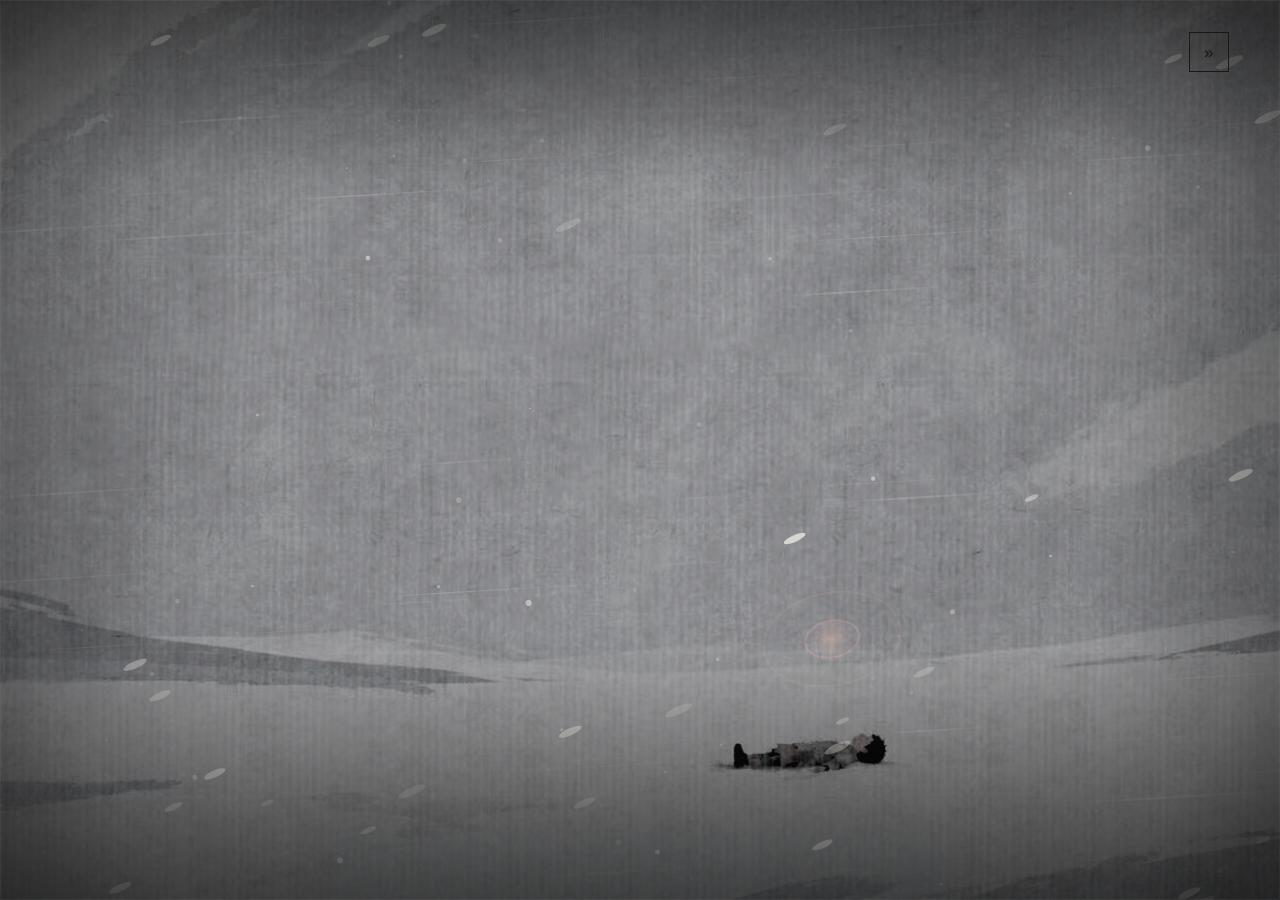
==== commit e84310c5: "Hold opening on spring key art before menu" ====
--- a/index.html
+++ b/index.html
@@ -15,7 +15,8 @@
   <link rel="preload" as="image" href="assets/opening/06-doves.jpg">
   <link rel="preload" as="image" href="assets/opening/07-rebirth.jpg">
   <link rel="preload" as="image" href="assets/opening/08-hope.png">
-  <link rel="stylesheet" href="opening.css?v=9">
+  <link rel="preload" as="image" href="assets/title/cover-spring.webp">
+  <link rel="stylesheet" href="opening.css?v=13">
   <noscript><style>.overture,.scene,.opening-header,.opening-footer{display:none!important}.game-title{position:relative!important;visibility:visible!important;opacity:1!important;pointer-events:auto!important;min-height:100svh}</style></noscript>
 </head>
 <body class="opening-page">
@@ -33,13 +34,10 @@
     <canvas id="opening-canvas" class="opening-canvas" role="img" aria-label="无字开场动画：雪原中倒下的孩子、废墟中的红光、天光下的身影、飞过佛像的白鸽，最终化为纸上新生的光。"></canvas>
 
     <section id="title-interface" class="game-title" aria-labelledby="title-heading">
+      <div class="title-backdrop" aria-hidden="true"></div>
+      <div class="title-veil" aria-hidden="true"></div>
       <div class="title-grid">
-        <div class="title-copy">
-          <p class="kicker">生存叙事 · v1.7 片头整合版</p>
-          <h1 id="title-heading">额吉</h1>
-          <p class="title-subtitle">在苦难的挣扎与忐忑的期盼中<br>找到家的方向。</p>
-          <p class="title-meta">可玩竖切 v1.7 · 横向跑图 / 镜头跟随 / 限时回庵</p>
-        </div>
+        <h1 id="title-heading" class="sr-only">额吉</h1>
 
         <nav class="title-menu" aria-label="主菜单">
           <a class="menu-button menu-button-primary" href="game.html?demo=survival&amp;day=1">立即试玩第一章</a>
@@ -63,6 +61,6 @@
       </section>
   </main>
 
-  <script src="opening.js?v=9"></script>
+  <script src="opening.js?v=13"></script>
 </body>
-</html>+</html>
--- a/opening.css
+++ b/opening.css
@@ -1,1780 +1,2194 @@
-:root {
-  --bg: #0b0c0c;
-  --bg-soft: #151614;
-  --paper: #efe9dd;
-  --paper-bright: #f7f2e8;
-  --paper-muted: #c8c0b1;
-  --ink: #191814;
-  --ink-soft: #4f4a40;
-  --oxblood: #73251f;
-  --oxblood-bright: #a14236;
-  --font-display: "Songti SC", "STSong", "Noto Serif CJK SC", "Source Han Serif SC", "SimSun", serif;
-  --font-ui: "Avenir Next", "PingFang SC", "Hiragino Sans GB", "Microsoft YaHei", sans-serif;
-  --ease-out: cubic-bezier(0.16, 1, 0.3, 1);
-  --ease-expo: cubic-bezier(0.19, 1, 0.22, 1);
-  --ease-in-out: cubic-bezier(0.65, 0, 0.35, 1);
-  --ease-exit: cubic-bezier(0.7, 0, 0.84, 0);
-}
-
-*,
-*::before,
-*::after {
-  box-sizing: border-box;
-}
-
-html {
-  height: 100%;
-  background: var(--bg);
-  color-scheme: dark;
-}
-
-body.opening-page {
-  width: 100%;
-  height: 100%;
-  min-height: 100svh;
-  margin: 0;
+:root {
+  --bg: #0b0c0c;
+  --bg-soft: #151614;
+  --paper: #efe9dd;
+  --paper-bright: #f7f2e8;
+  --paper-muted: #c8c0b1;
+  --ink: #191814;
+  --ink-soft: #4f4a40;
+  --oxblood: #73251f;
+  --oxblood-bright: #a14236;
+  --font-display: "Songti SC", "STSong", "Noto Serif CJK SC", "Source Han Serif SC", "SimSun", serif;
+  --font-ui: "Avenir Next", "PingFang SC", "Hiragino Sans GB", "Microsoft YaHei", sans-serif;
+  --ease-out: cubic-bezier(0.16, 1, 0.3, 1);
+  --ease-expo: cubic-bezier(0.19, 1, 0.22, 1);
+  --ease-in-out: cubic-bezier(0.65, 0, 0.35, 1);
+  --ease-exit: cubic-bezier(0.7, 0, 0.84, 0);
+}
+
+*,
+*::before,
+*::after {
+  box-sizing: border-box;
+}
+
+html {
+  height: 100%;
+  background: var(--bg);
+  color-scheme: dark;
+}
+
+body.opening-page {
+  width: 100%;
+  height: 100%;
+  min-height: 100svh;
+  margin: 0;
+  overflow: hidden;
+  background: var(--bg);
+  color: var(--paper);
+  font-family: var(--font-ui);
+  font-size: 16px;
+  line-height: 1.5;
+  -webkit-font-smoothing: antialiased;
+  text-rendering: optimizeLegibility;
+}
+
+button,
+a {
+  -webkit-tap-highlight-color: transparent;
+}
+
+button {
+  font: inherit;
+}
+
+a {
+  color: inherit;
+}
+
+::selection {
+  background: var(--oxblood);
+  color: var(--paper-bright);
+}
+
+.skip-to-final {
+  position: fixed;
+  top: 12px;
+  left: 12px;
+  z-index: 100;
+  padding: 10px 14px;
+  background: var(--paper-bright);
+  color: var(--ink);
+  font-size: 13px;
+  text-decoration: none;
+  transform: translateY(-160%);
+  transition: transform 180ms ease;
+}
+
+.skip-to-final:focus-visible {
+  transform: translateY(0);
+}
+
+.film-grain,
+.screen-vignette {
+  position: fixed;
+  inset: 0;
+  z-index: 46;
+  pointer-events: none;
+}
+
+.film-grain {
+  opacity: 0.14;
+  background-image: url("data:image/svg+xml,%3Csvg viewBox='0 0 180 180' xmlns='http://www.w3.org/2000/svg'%3E%3Cfilter id='n'%3E%3CfeTurbulence type='fractalNoise' baseFrequency='.82' numOctaves='4' stitchTiles='stitch'/%3E%3C/filter%3E%3Crect width='100%25' height='100%25' filter='url(%23n)' opacity='.55'/%3E%3C/svg%3E");
+  mix-blend-mode: soft-light;
+  animation: none;
+}
+
+.screen-vignette {
+  z-index: 45;
+  box-shadow:
+    inset 0 0 0 1px rgba(255, 255, 255, 0.05),
+    inset 0 0 15vw 5vw rgba(4, 5, 5, 0.4);
+}
+
+.opening-header {
+  position: fixed;
+  top: 0;
+  left: 0;
+  z-index: 60;
+  display: grid;
+  grid-template-columns: 1fr auto;
+  align-items: center;
+  width: 100%;
+  padding: clamp(18px, 2.5vw, 38px) clamp(20px, 4vw, 64px);
+  color: var(--ink);
+  transition: color 700ms ease;
+}
+
+.opening-brand {
+  display: inline-flex;
+  align-items: center;
+  gap: 12px;
+  width: max-content;
+  color: inherit;
+  text-decoration: none;
+}
+
+.opening-brand__name {
+  font-family: var(--font-display);
+  font-size: clamp(24px, 2.2vw, 34px);
+  font-weight: 500;
+  letter-spacing: 0.05em;
+}
+
+.opening-brand__seal {
+  display: grid;
+  width: 24px;
+  height: 24px;
+  place-items: center;
+  border: 1px solid currentColor;
+  font-family: var(--font-display);
+  font-size: 11px;
+  line-height: 1;
+  opacity: 0.86;
+}
+
+.chapter-readout {
+  display: flex;
+  align-items: center;
+  gap: 14px;
+  margin: 8px 0 0;
+  font-size: 11px;
+  font-weight: 500;
+  letter-spacing: 0.18em;
+  line-height: 1;
+}
+
+.chapter-readout i {
+  display: block;
+  width: clamp(30px, 5vw, 72px);
+  height: 1px;
+  background: currentColor;
+  opacity: 0.5;
+}
+
+.text-button {
+  display: grid;
+  justify-self: end;
+  width: 40px;
+  height: 40px;
+  place-items: center;
+  padding: 0;
+  border: 1px solid currentColor;
+  border-radius: 0;
+  background: transparent;
+  color: inherit;
+  font-size: 17px;
+  line-height: 1;
+  cursor: pointer;
+  opacity: 0.72;
+  transition:
+    opacity 180ms ease,
+    background-color 220ms ease,
+    transform 320ms var(--ease-out);
+}
+
+.text-button span {
+  display: block;
+  margin: 0;
+  transition: transform 320ms var(--ease-out);
+}
+
+.text-button:hover {
+  opacity: 1;
+  background: rgba(255, 255, 255, 0.07);
+}
+
+.text-button:hover span {
+  transform: translate(2px, -2px);
+}
+
+.text-button:focus-visible,
+.enter-button:focus-visible,
+.quiet-button:focus-visible,
+.opening-brand:focus-visible {
+  outline: 2px solid var(--oxblood-bright);
+  outline-offset: 5px;
+}
+
+.opening-stage {
+  position: fixed;
+  inset: 0;
+  overflow: hidden;
+  background: var(--bg);
+}
+
+.overture {
+  position: absolute;
+  inset: 0;
+  z-index: 30;
+  display: grid;
+  place-content: center;
+  background: var(--bg);
+  color: var(--paper);
+  text-align: center;
+  transition:
+    opacity 900ms cubic-bezier(0.65, 0, 0.35, 1),
+    visibility 900ms;
+}
+
+.overture__brand {
+  margin: 0 0 18px;
+  font-family: var(--font-display);
+  font-size: clamp(30px, 4vw, 54px);
+  font-weight: 400;
+  letter-spacing: 0.42em;
+  text-indent: 0.42em;
+  animation: overtureReveal 1.1s var(--ease-expo) both;
+}
+
+.overture__line {
+  margin: 0;
+  color: var(--paper-muted);
+  font-size: 12px;
+  letter-spacing: 0.3em;
+  text-indent: 0.3em;
+  animation: overtureReveal 1.2s 360ms var(--ease-expo) both;
+}
+
+.opening-page.has-begun .overture {
+  visibility: hidden;
+  opacity: 0;
+}
+
+.opening-page.is-finished .overture {
+  display: none;
+}
+
+.scene {
+  position: absolute;
+  inset: 0;
+  z-index: 0;
+  overflow: hidden;
+  visibility: hidden;
+  opacity: 0;
+  background: var(--bg);
+  transition:
+    opacity 1250ms var(--ease-in-out),
+    visibility 1250ms linear;
+}
+
+.scene.is-active {
+  z-index: 2;
+  visibility: visible;
+  opacity: 1;
+}
+
+.scene.is-leaving {
+  z-index: 1;
+  visibility: visible;
+  opacity: 0;
+}
+
+.scene__image {
+  position: absolute;
+  inset: 0;
+  width: 100%;
+  height: 100%;
+  object-fit: cover;
+  object-position: center;
+  transform: translateZ(0) scale(1.03);
+  transform-origin: 50% 50%;
+  filter: saturate(0.64) contrast(1.05) brightness(0.95);
+  will-change: transform, filter;
+}
+
+.scene--whiteout .scene__image {
+  filter: saturate(0.48) contrast(1.02) brightness(1.03);
+}
+
+.scene--collapse .scene__image {
+  filter: saturate(0.34) contrast(1.06) brightness(0.94);
+}
+
+.scene--ruin .scene__image {
+  filter: saturate(0.72) contrast(1.08) brightness(0.84);
+}
+
+.scene--light .scene__image {
+  filter: saturate(0.58) contrast(1.12) brightness(0.78);
+}
+
+.scene--hall .scene__image {
+  filter: saturate(0.7) contrast(1.1) brightness(0.88);
+}
+
+.scene--doves .scene__image {
+  filter: saturate(0.72) contrast(1.08) brightness(1.02);
+}
+
+.scene--rebirth .scene__image {
+  filter: saturate(0.86) contrast(1.02) brightness(1.04);
+}
+
+.scene--hope .scene__image {
+  filter: saturate(0.76) contrast(1.02) brightness(1.02);
+}
+
+.scene.is-active .scene--image,
+.scene.is-active .scene__image {
+  animation: cameraPush 7s linear both;
+}
+
+.scene--collapse.is-active .scene__image {
+  animation-name: cameraPull;
+}
+
+.scene--ruin.is-active .scene__image {
+  animation-name: cameraDrift;
+}
+
+.scene--light.is-active .scene__image {
+  animation: lightArrive 6.8s linear both;
+}
+
+.scene--hall.is-active .scene__image {
+  animation: hallDrift 7s linear both;
+}
+
+.scene--doves.is-active .scene__image {
+  animation: dovesRise 6.5s linear both;
+}
+
+.scene--rebirth.is-active .scene__image {
+  animation: irisReveal 2400ms var(--ease-in-out) both;
+}
+
+.scene--hope.is-active .scene__image {
+  animation: finalBreath 10s linear both;
+}
+
+.scene__wash {
+  position: absolute;
+  inset: 0;
+  z-index: 1;
+  pointer-events: none;
+  background:
+    linear-gradient(180deg, rgba(4, 6, 7, 0.18) 0%, transparent 28%, transparent 62%, rgba(8, 8, 7, 0.35) 100%);
+}
+
+.scene--whiteout .scene__wash,
+.scene--collapse .scene__wash {
+  background:
+    linear-gradient(90deg, rgba(243, 241, 234, 0.2), transparent 34%),
+    linear-gradient(180deg, rgba(226, 231, 232, 0.08), transparent 48%, rgba(8, 9, 9, 0.22));
+}
+
+.scene--ruin .scene__wash {
+  background:
+    linear-gradient(90deg, rgba(233, 229, 217, 0.2), transparent 38%),
+    linear-gradient(180deg, transparent 42%, rgba(22, 17, 13, 0.32));
+}
+
+.scene--light .scene__wash,
+.scene--hall .scene__wash,
+.scene--doves .scene__wash {
+  background:
+    linear-gradient(180deg, rgba(0, 0, 0, 0.2), transparent 33%, transparent 54%, rgba(0, 0, 0, 0.68));
+}
+
+.scene--rebirth .scene__wash {
+  background:
+    linear-gradient(90deg, rgba(243, 238, 227, 0.22), transparent 43%),
+    linear-gradient(180deg, transparent 50%, rgba(62, 43, 29, 0.18));
+}
+
+.scene__copy {
+  position: absolute;
+  bottom: clamp(72px, 12vh, 128px);
+  left: clamp(24px, 7vw, 112px);
+  z-index: 5;
+  width: min(680px, 66vw);
+  pointer-events: none;
+}
+
+.scene__copy--ink {
+  color: var(--ink);
+}
+
+.scene__copy--paper {
+  color: var(--paper-bright);
+}
+
+.scene__index {
+  display: flex;
+  align-items: center;
+  gap: 12px;
+  margin: 0 0 clamp(16px, 2.5vh, 28px);
+  font-size: 10px;
+  font-weight: 500;
+  letter-spacing: 0.25em;
+  line-height: 1;
+  opacity: 0;
+  transform: translateY(8px);
+}
+
+.scene__index span {
+  display: flex;
+  align-items: center;
+  gap: 12px;
+  letter-spacing: 0.14em;
+}
+
+.scene__index span::before {
+  content: "";
+  display: block;
+  width: clamp(20px, 3vw, 46px);
+  height: 1px;
+  background: currentColor;
+  opacity: 0.6;
+}
+
+.scene__line {
+  max-width: 14em;
+  margin: 0;
+  overflow: hidden;
+  font-family: var(--font-display);
+  font-size: clamp(34px, 4.65vw, 72px);
+  font-weight: 400;
+  line-height: 1.18;
+  letter-spacing: -0.045em;
+  text-wrap: balance;
+  clip-path: inset(100% 0 0 0);
+  transform: translateY(24px);
+}
+
+.scene.is-active .scene__index {
+  animation: indexReveal 900ms 420ms var(--ease-expo) forwards;
+}
+
+.scene.is-active .scene__line {
+  animation: lineRise 1200ms 620ms var(--ease-expo) forwards;
+}
+
+.scene.is-leaving .scene__copy {
+  opacity: 0;
+  transition: opacity 320ms var(--ease-exit);
+}
+
+.snowfield,
+.ruin-embers,
+.flock {
+  position: absolute;
+  inset: 0;
+  z-index: 3;
+  overflow: hidden;
+  pointer-events: none;
+}
+
+.snowfield i {
+  position: absolute;
+  top: -8vh;
+  left: var(--x);
+  width: var(--size);
+  height: var(--size);
+  border-radius: 50%;
+  background: rgba(250, 250, 246, var(--alpha));
+  filter: blur(var(--blur));
+  opacity: 0;
+  animation: snowfall var(--duration) linear var(--delay) infinite;
+  animation-play-state: paused;
+}
+
+.scene.is-active .snowfield i {
+  animation-play-state: running;
+}
+
+.ruin-embers i {
+  position: absolute;
+  bottom: 28%;
+  left: var(--x);
+  width: 2px;
+  height: 2px;
+  border-radius: 50%;
+  background: var(--oxblood-bright);
+  box-shadow: 0 0 10px rgba(190, 65, 50, 0.8);
+  opacity: 0;
+  animation: emberRise var(--duration) ease-out var(--delay) infinite;
+  animation-play-state: paused;
+}
+
+.scene.is-active .ruin-embers i {
+  animation-play-state: running;
+}
+
+.lightfall {
+  position: absolute;
+  top: -28%;
+  left: 22%;
+  z-index: 2;
+  width: 42%;
+  height: 145%;
+  background: linear-gradient(180deg, rgba(255, 248, 229, 0.34), rgba(255, 247, 224, 0.14) 40%, transparent 76%);
+  filter: blur(22px);
+  mix-blend-mode: screen;
+  opacity: 0;
+  transform: rotate(24deg) translate3d(0, -12%, 0);
+  transform-origin: 50% 0;
+  pointer-events: none;
+}
+
+.lightfall--wide {
+  left: 12%;
+  width: 58%;
+  filter: blur(28px);
+}
+
+.lightfall--soft {
+  opacity: 0;
+}
+
+.scene--light.is-active .lightfall {
+  animation: lightFall 2300ms 220ms var(--ease-out) forwards;
+}
+
+.scene--hall.is-active .lightfall {
+  animation: lightFall 2600ms 440ms var(--ease-out) forwards;
+}
+
+.scene--doves.is-active .lightfall {
+  animation: lightBreathe 3.2s 360ms ease-in-out forwards;
+}
+
+.flock {
+  z-index: 4;
+}
+
+.bird {
+  position: absolute;
+  top: var(--y);
+  left: -12vw;
+  width: var(--size);
+  color: var(--paper-bright);
+  opacity: 0;
+  filter: drop-shadow(0 2px 2px rgba(0, 0, 0, 0.16));
+  animation: birdFlight var(--duration) var(--delay) var(--ease-in-out) both;
+  animation-play-state: paused;
+}
+
+.scene.is-active .bird {
+  animation-play-state: running;
+}
+
+.bird svg {
+  display: block;
+  width: 100%;
+  height: auto;
+  fill: currentColor;
+}
+
+.flock--dawn .bird {
+  color: var(--ink);
+  filter: none;
+}
+
+.dawn-circle {
+  position: absolute;
+  top: 50%;
+  left: 50%;
+  z-index: 6;
+  width: 120vmax;
+  height: 120vmax;
+  border-radius: 50%;
+  background: radial-gradient(circle, rgba(255, 249, 237, 0.98) 0%, rgba(255, 248, 233, 0.72) 5%, rgba(243, 233, 215, 0.24) 18%, transparent 48%);
+  opacity: 0;
+  transform: translate(-50%, -50%) scale(0.15);
+  pointer-events: none;
+}
+
+.scene--rebirth.is-active .dawn-circle {
+  animation: dawnBloom 1900ms var(--ease-in-out) both;
+}
+
+.dawn-wash {
+  position: absolute;
+  inset: 0;
+  z-index: 1;
+  background:
+    linear-gradient(90deg, rgba(246, 242, 232, 0.46), transparent 38%),
+    linear-gradient(180deg, rgba(246, 241, 230, 0.12), transparent 40%, rgba(92, 60, 41, 0.12));
+  pointer-events: none;
+}
+
+.scene--hope {
+  background: var(--paper);
+}
+
+.scene--hope .scene__image {
+  object-position: center;
+}
+
+.final-copy {
+  position: absolute;
+  bottom: clamp(64px, 8.5vh, 96px);
+  left: clamp(24px, 7vw, 112px);
+  z-index: 7;
+  width: min(650px, 48vw);
+  color: var(--ink);
+  opacity: 0;
+  pointer-events: none;
+  transform: translateY(18px);
+}
+
+.final-eyebrow,
+.final-subtitle,
+.final-actions {
+  opacity: 0;
+}
+
+.final-eyebrow {
+  display: flex;
+  align-items: center;
+  gap: 14px;
+  margin: 0 0 clamp(14px, 2vh, 22px);
+  color: var(--ink-soft);
+  font-size: 11px;
+  font-weight: 500;
+  letter-spacing: 0.18em;
+}
+
+.final-eyebrow span {
+  padding: 5px 7px;
+  background: var(--oxblood);
+  color: var(--paper-bright);
+  letter-spacing: 0.12em;
+}
+
+.final-title {
+  max-width: 5em;
+  margin: 0;
+  overflow: hidden;
+  font-family: var(--font-display);
+  font-size: clamp(90px, 13.5vw, 210px);
+  font-weight: 400;
+  line-height: 0.84;
+  letter-spacing: -0.09em;
+  white-space: nowrap;
+}
+
+.final-title span {
+  display: block;
+  transform: translateY(112%);
+}
+
+.final-subtitle {
+  margin: clamp(18px, 2.4vh, 28px) 0 0;
+  color: var(--ink-soft);
+  font-family: var(--font-display);
+  font-size: clamp(16px, 1.25vw, 20px);
+  line-height: 1.75;
+  letter-spacing: 0.04em;
+}
+
+.final-actions {
+  display: flex;
+  align-items: center;
+  gap: 26px;
+  margin-top: clamp(24px, 4vh, 42px);
+  pointer-events: auto;
+}
+
+.enter-button {
+  display: inline-flex;
+  align-items: center;
+  justify-content: space-between;
+  width: clamp(178px, 14vw, 220px);
+  min-height: 56px;
+  padding: 0 18px 0 22px;
+  background: var(--ink);
+  color: var(--paper-bright);
+  font-size: 13px;
+  font-weight: 500;
+  letter-spacing: 0.15em;
+  text-decoration: none;
+  transition:
+    background-color 200ms ease,
+    color 200ms ease;
+}
+
+.enter-button i {
+  font-family: var(--font-ui);
+  font-size: 18px;
+  font-style: normal;
+  transition: transform 320ms var(--ease-out);
+}
+
+.enter-button:hover {
+  background: var(--oxblood);
+}
+
+.enter-button:hover i {
+  transform: translateX(5px);
+}
+
+.enter-button:active {
+  transform: translateY(1px);
+}
+
+.quiet-button {
+  padding: 9px 0;
+  border: 0;
+  border-bottom: 1px solid rgba(25, 24, 20, 0.5);
+  background: transparent;
+  color: var(--ink);
+  font-size: 12px;
+  letter-spacing: 0.12em;
+  cursor: pointer;
+  transition:
+    border-color 180ms ease,
+    color 180ms ease;
+}
+
+.quiet-button:hover {
+  border-color: var(--oxblood);
+  color: var(--oxblood);
+}
+
+.final-note {
+  position: absolute;
+  right: clamp(24px, 5vw, 78px);
+  bottom: clamp(62px, 9vh, 100px);
+  z-index: 7;
+  display: flex;
+  flex-direction: column;
+  align-items: flex-end;
+  gap: 22px;
+  color: var(--ink);
+  opacity: 0;
+  pointer-events: none;
+}
+
+.final-note__vertical {
+  margin: 0;
+  writing-mode: vertical-rl;
+  font-family: var(--font-display);
+  font-size: clamp(15px, 1.2vw, 18px);
+  letter-spacing: 0.32em;
+}
+
+.final-note__meta {
+  margin: 0;
+  color: var(--ink-soft);
+  font-size: 9px;
+  letter-spacing: 0.1em;
+}
+
+.scene--hope.is-final .final-copy {
+  opacity: 1;
+  transform: translateY(0);
+  transition:
+    opacity 600ms ease,
+    transform 900ms var(--ease-expo);
+  pointer-events: auto;
+}
+
+.scene--hope.is-final .final-title span {
+  animation: finalTitleRise 1200ms 180ms var(--ease-expo) forwards;
+}
+
+.scene--hope.is-final .final-eyebrow {
+  animation: finalLineIn 900ms 760ms var(--ease-expo) forwards;
+}
+
+.scene--hope.is-final .final-subtitle {
+  animation: finalLineIn 900ms 900ms var(--ease-expo) forwards;
+}
+
+.scene--hope.is-final .final-actions {
+  animation: finalLineIn 900ms 1080ms var(--ease-expo) forwards;
+}
+
+.scene--hope.is-final .final-note {
+  animation: finalNoteIn 1200ms 1250ms var(--ease-expo) forwards;
+}
+
+.opening-page.is-finished .opening-header {
+  color: var(--ink);
+}
+
+.opening-page.is-finished #skip-intro {
+  visibility: hidden;
+  opacity: 0;
+  pointer-events: none;
+}
+
+.opening-footer {
+  position: fixed;
+  right: clamp(20px, 4vw, 64px);
+  bottom: clamp(18px, 2.6vw, 38px);
+  left: clamp(20px, 4vw, 64px);
+  z-index: 60;
+  display: flex;
+  justify-content: space-between;
+  align-items: center;
+  color: rgba(25, 24, 20, 0.68);
+  font-size: 9px;
+  letter-spacing: 0.12em;
+  pointer-events: none;
+  transition: color 700ms ease;
+}
+
+.opening-footer__hint {
+  transition: opacity 500ms ease;
+}
+
+.kbd,
+kbd {
+  font-family: var(--font-ui);
+  font-size: inherit;
+}
+
+.opening-page.is-finished .opening-footer {
+  color: var(--ink-soft);
+}
+
+.opening-page.is-finished .opening-footer__hint {
+  opacity: 0;
+}
+
+.opening-page.is-finished #playback-status {
+  color: var(--ink);
+}
+
+.opening-page.has-begun .opening-brand,
+.opening-page.has-begun .chapter-readout,
+.opening-page.has-begun .text-button,
+.opening-page.has-begun .opening-footer {
+  animation: chromeIn 900ms 120ms var(--ease-expo) both;
+}
+
+.opening-page.is-dark-scene {
+  color-scheme: dark;
+}
+
+.opening-page.is-dark-scene .opening-header:not(:has(#skip-intro:focus-visible)),
+.opening-page.is-dark-scene .opening-footer {
+  color: var(--paper);
+}
+
+@keyframes overtureReveal {
+  from {
+    opacity: 0;
+    transform: translateY(12px);
+    filter: blur(6px);
+  }
+  to {
+    opacity: 1;
+    transform: translateY(0);
+    filter: blur(0);
+  }
+}
+
+@keyframes grainShift {
+  0% { transform: translate3d(0, 0, 0); }
+  25% { transform: translate3d(-1%, 1%, 0); }
+  50% { transform: translate3d(1%, -1%, 0); }
+  75% { transform: translate3d(1%, 1%, 0); }
+  100% { transform: translate3d(-1%, -1%, 0); }
+}
+
+@keyframes chromeIn {
+  from { opacity: 0; }
+  to { opacity: 1; }
+}
+
+@keyframes cameraPush {
+  from { transform: scale(1.085) translate3d(0, 1.1%, 0); }
+  to { transform: scale(1.008) translate3d(0, -0.5%, 0); }
+}
+
+@keyframes cameraPull {
+  from { transform: scale(1.025) translate3d(-0.6%, 0, 0); }
+  to { transform: scale(1.095) translate3d(0.4%, -0.6%, 0); }
+}
+
+@keyframes cameraDrift {
+  from { transform: scale(1.06) translate3d(1%, 0, 0); }
+  to { transform: scale(1.01) translate3d(-1%, -0.6%, 0); }
+}
+
+@keyframes lightArrive {
+  0% {
+    transform: scale(1.08) translate3d(0, 1%, 0);
+    filter: saturate(0.32) contrast(1.2) brightness(0.42);
+  }
+  24% {
+    filter: saturate(0.45) contrast(1.16) brightness(0.68);
+  }
+  100% {
+    transform: scale(1.01) translate3d(0, -0.4%, 0);
+    filter: saturate(0.58) contrast(1.12) brightness(0.92);
+  }
+}
+
+@keyframes hallDrift {
+  from { transform: scale(1.075) translate3d(1.2%, 0.6%, 0); }
+  to { transform: scale(1.008) translate3d(-0.5%, -0.8%, 0); }
+}
+
+@keyframes dovesRise {
+  from { transform: scale(1.06) translate3d(0, 0.8%, 0); filter: saturate(0.62) contrast(1.1) brightness(0.9); }
+  to { transform: scale(1.012) translate3d(-0.6%, -0.8%, 0); filter: saturate(0.72) contrast(1.08) brightness(1.06); }
+}
+
+@keyframes irisReveal {
+  0% {
+    clip-path: circle(0% at 51% 51%);
+    transform: scale(1.1);
+  }
+  35% {
+    clip-path: circle(26% at 51% 51%);
+  }
+  100% {
+    clip-path: circle(95% at 51% 51%);
+    transform: scale(1.012);
+  }
+}
+
+@keyframes finalBreath {
+  from { transform: scale(1.06) translate3d(0, 0.5%, 0); }
+  to { transform: scale(1.005) translate3d(0, -0.6%, 0); }
+}
+
+@keyframes indexReveal {
+  from { opacity: 0; transform: translateY(8px); }
+  to { opacity: 1; transform: translateY(0); }
+}
+
+@keyframes lineRise {
+  from {
+    clip-path: inset(100% 0 0 0);
+    transform: translateY(24px);
+  }
+  to {
+    clip-path: inset(0 0 0 0);
+    transform: translateY(0);
+  }
+}
+
+@keyframes snowfall {
+  0% {
+    opacity: 0;
+    transform: translate3d(0, -10vh, 0);
+  }
+  12% {
+    opacity: var(--alpha);
+  }
+  82% {
+    opacity: var(--alpha);
+  }
+  100% {
+    opacity: 0;
+    transform: translate3d(var(--drift), 112vh, 0);
+  }
+}
+
+@keyframes emberRise {
+  0% {
+    opacity: 0;
+    transform: translate3d(0, 0, 0) scale(0.6);
+  }
+  20% {
+    opacity: 0.85;
+  }
+  100% {
+    opacity: 0;
+    transform: translate3d(var(--drift), -22vh, 0) scale(1.3);
+  }
+}
+
+@keyframes lightFall {
+  0% {
+    opacity: 0;
+    transform: rotate(24deg) translate3d(0, -18%, 0) scaleY(0.6);
+  }
+  35% {
+    opacity: 0.9;
+  }
+  100% {
+    opacity: 0.38;
+    transform: rotate(24deg) translate3d(0, 4%, 0) scaleY(1.08);
+  }
+}
+
+@keyframes lightBreathe {
+  0% { opacity: 0; }
+  30% { opacity: 0.5; }
+  60% { opacity: 0.2; }
+  100% { opacity: 0.48; }
+}
+
+@keyframes birdFlight {
+  0% {
+    opacity: 0;
+    transform: translate3d(-10vw, 15vh, 0) rotate(-7deg) scale(var(--scale));
+  }
+  10% { opacity: var(--opacity); }
+  88% { opacity: var(--opacity); }
+  100% {
+    opacity: 0;
+    transform: translate3d(120vw, -26vh, 0) rotate(-18deg) scale(var(--scale));
+  }
+}
+
+@keyframes dawnBloom {
+  0% {
+    opacity: 0;
+    transform: translate(-50%, -50%) scale(0.05);
+  }
+  18% {
+    opacity: 0.98;
+  }
+  52% {
+    opacity: 0.25;
+  }
+  100% {
+    opacity: 0;
+    transform: translate(-50%, -50%) scale(1);
+  }
+}
+
+@keyframes finalTitleRise {
+  from { transform: translateY(112%); }
+  to { transform: translateY(0); }
+}
+
+@keyframes finalLineIn {
+  from {
+    opacity: 0;
+    transform: translateY(14px);
+  }
+  to {
+    opacity: 1;
+    transform: translateY(0);
+  }
+}
+
+@keyframes finalNoteIn {
+  from {
+    opacity: 0;
+    transform: translateY(16px);
+  }
+  to {
+    opacity: 1;
+    transform: translateY(0);
+  }
+}
+
+@media (max-width: 900px) {
+  .opening-header {
+    grid-template-columns: 1fr auto;
+    padding: 18px 22px;
+  }
+
+  .chapter-readout {
+    display: none;
+  }
+
+  .text-button {
+    font-size: 11px;
+  }
+
+  .scene__copy {
+    bottom: 72px;
+    left: 24px;
+    width: min(88vw, 570px);
+  }
+
+  .scene__line {
+    font-size: clamp(34px, 6.5vw, 54px);
+  }
+
+  .final-copy {
+    bottom: 14vh;
+    left: 24px;
+    width: min(76vw, 520px);
+  }
+
+  .final-title {
+    font-size: clamp(84px, 17vw, 140px);
+  }
+
+  .final-note {
+    right: 24px;
+    bottom: 8vh;
+  }
+
+  .final-note__meta {
+    display: none;
+  }
+}
+
+@media (max-width: 620px) {
+  .film-grain {
+    opacity: 0.1;
+  }
+
+  .screen-vignette {
+    box-shadow:
+      inset 0 0 0 1px rgba(255, 255, 255, 0.04),
+      inset 0 0 30vw 8vw rgba(4, 5, 5, 0.34);
+  }
+
+  .opening-brand__name {
+    font-size: 24px;
+  }
+
+  .opening-brand__seal {
+    width: 20px;
+    height: 20px;
+    font-size: 9px;
+  }
+
+  .scene__image {
+    object-position: var(--mobile-focus, 50% 50%);
+  }
+
+  .scene--whiteout .scene__image { --mobile-focus: 54% 54%; }
+  .scene--collapse .scene__image { --mobile-focus: 60% 64%; }
+  .scene--ruin .scene__image { --mobile-focus: 70% 62%; }
+  .scene--light .scene__image { --mobile-focus: 39% 67%; }
+  .scene--hall .scene__image { --mobile-focus: 37% 68%; }
+  .scene--doves .scene__image { --mobile-focus: 38% 62%; }
+  .scene--rebirth .scene__image { --mobile-focus: 48% 50%; }
+  .scene--hope .scene__image { --mobile-focus: 54% 53%; }
+
+  .scene__copy {
+    bottom: 16vh;
+    left: 22px;
+    width: calc(100vw - 44px);
+  }
+
+  .scene__line {
+    font-size: clamp(31px, 9.7vw, 45px);
+    line-height: 1.2;
+    letter-spacing: -0.05em;
+  }
+
+  .scene__index {
+    margin-bottom: 16px;
+  }
+
+  .lightfall {
+    left: 10%;
+    width: 70%;
+  }
+
+  .final-copy {
+    right: 22px;
+    bottom: 15vh;
+    left: 22px;
+    width: auto;
+  }
+
+  .final-eyebrow {
+    margin-bottom: 16px;
+    font-size: 10px;
+    letter-spacing: 0.1em;
+  }
+
+  .final-title {
+    font-size: clamp(84px, 27vw, 118px);
+  }
+
+  .final-subtitle {
+    font-size: 15px;
+    line-height: 1.7;
+  }
+
+  .final-actions {
+    gap: 20px;
+    margin-top: 24px;
+  }
+
+  .enter-button {
+    width: 168px;
+    min-height: 52px;
+  }
+
+  .final-note {
+    top: 15vh;
+    right: 20px;
+    bottom: auto;
+    gap: 0;
+  }
+
+  .final-note__vertical {
+    font-size: 13px;
+    letter-spacing: 0.2em;
+  }
+
+  .opening-footer {
+    right: 22px;
+    bottom: 20px;
+    left: 22px;
+    font-size: 8px;
+  }
+
+  .opening-footer__hint {
+    display: none;
+  }
+}
+
+@media (max-height: 680px) and (min-width: 621px) {
+  .final-copy {
+    bottom: 8vh;
+  }
+
+  .final-title {
+    font-size: clamp(84px, 11vw, 150px);
+  }
+
+  .final-actions {
+    margin-top: 22px;
+  }
+}
+
+@media (prefers-reduced-motion: reduce) {
+  *,
+  *::before,
+  *::after {
+    scroll-behavior: auto !important;
+    animation-duration: 0.001ms !important;
+    animation-delay: 0ms !important;
+    animation-iteration-count: 1 !important;
+    transition-duration: 0.001ms !important;
+  }
+
+  .film-grain,
+  .snowfield,
+  .flock,
+  .lightfall,
+  .dawn-circle {
+    display: none;
+  }
+
+  .overture {
+    display: none;
+  }
+
+  .scene.is-active .scene__image {
+    transform: none;
+  }
+}
+/* ── v1.7 online title hand-off ─────────────────────────────────────────── */
+
+:root {
+  --game-bg: #121310;
+  --game-bg-soft: #1a1b17;
+  --game-ink: #e7dfcf;
+  --game-ink-dim: #aaa79b;
+  --game-ink-faint: #77766f;
+  --game-line: rgba(231, 223, 207, 0.18);
+  --game-accent: #b76a4a;
+  --hand: "KaiTi", "STKaiti", "FangSong", "Songti SC", serif;
+  --type: "Courier New", "Noto Sans Mono CJK SC", monospace;
+}
+
+.game-title {
+  position: absolute;
+  inset: 0;
+  z-index: 20;
+  display: flex;
+  overflow-x: hidden;
+  overflow-y: auto;
+  visibility: hidden;
+  color: var(--game-ink);
+  background:
+    linear-gradient(90deg, rgba(8, 9, 8, 0.92) 0%, rgba(8, 9, 8, 0.52) 48%, rgba(8, 9, 8, 0.88) 100%),
+    radial-gradient(circle at 71% 43%, rgba(180, 171, 150, 0.16), transparent 31%),
+    linear-gradient(140deg, #1d211d 0%, #111310 66%, #090a09 100%);
+  opacity: 0;
+  pointer-events: none;
+  transition:
+    opacity 1400ms var(--ease-in-out),
+    visibility 1400ms linear;
+}
+
+.game-title::before {
+  content: "";
+  position: absolute;
+  inset: 0;
+  opacity: 0.25;
+  pointer-events: none;
+  background:
+    linear-gradient(115deg, transparent 0 62%, rgba(224, 217, 201, 0.09) 62.2% 62.5%, transparent 62.8%),
+    linear-gradient(75deg, transparent 0 72%, rgba(224, 217, 201, 0.06) 72.2% 72.4%, transparent 72.7%);
+}
+
+.game-title.is-active {
+  visibility: visible;
+  opacity: 1;
+  pointer-events: auto;
+}
+
+.game-title .title-grid {
+  position: relative;
+  z-index: 1;
+  display: grid;
+  grid-template-columns: minmax(0, 1.25fr) minmax(280px, 0.55fr);
+  gap: 8vw;
+  align-items: center;
+  width: min(1280px, calc(100% - 9vw));
+  margin: auto;
+  padding: 5vh 0 7vh;
+}
+
+.game-title .title-copy {
+  position: relative;
+  min-width: 0;
+}
+
+.game-title .title-copy::before {
+  content: "江南 · 丁丑卷";
+  display: inline-block;
+  margin-bottom: 1rem;
+  padding: 0.2rem 0;
+  border-bottom: 1px solid rgba(194, 165, 126, 0.34);
+  color: rgba(222, 212, 195, 0.66);
+  font-family: var(--hand);
+  font-size: 0.7rem;
+  letter-spacing: 0.22em;
+}
+
+.game-title .title-copy::after {
+  content: "三千孤儿入内蒙";
+  position: absolute;
+  top: 0.1rem;
+  left: min(18.5rem, 34vw);
+  padding: 0.38rem 0.24rem;
+  border: 2px solid rgba(170, 75, 56, 0.7);
+  color: rgba(190, 91, 70, 0.74);
+  font-family: var(--hand);
+  font-size: 0.7rem;
+  letter-spacing: 0.18em;
+  line-height: 1.14;
+  writing-mode: vertical-rl;
+  transform: rotate(2.4deg);
+  opacity: 0.74;
+}
+
+.game-title .kicker {
+  margin: 0;
+  color: #bcb4a4;
+  font-size: 0.72rem;
+  font-weight: 600;
+  letter-spacing: 0.22em;
+  text-transform: uppercase;
+}
+
+.game-title .title-copy h1 {
+  position: relative;
+  z-index: 1;
+  margin: 0.15em 0 0.08em;
+  font-family: var(--font-display);
+  font-size: clamp(7rem, 15vw, 13rem);
+  font-weight: 500;
+  line-height: 0.82;
+  letter-spacing: -0.08em;
+  text-shadow: 0 8px 45px rgba(0, 0, 0, 0.35), 0 0 1px rgba(255, 245, 225, 0.24);
+}
+
+.game-title .title-subtitle {
+  max-width: 24rem;
+  margin: 2.5rem 0 1.6rem;
+  color: #cbc3b3;
+  font-family: var(--font-display);
+  font-size: clamp(1.15rem, 1.85vw, 1.6rem);
+  line-height: 1.9;
+  letter-spacing: 0.03em;
+}
+
+.game-title .title-meta {
+  margin: 0;
+  color: var(--game-ink-faint);
+  font-size: 0.76rem;
+  letter-spacing: 0.12em;
+}
+
+.game-title .title-menu {
+  display: grid;
+  gap: 0.65rem;
+  align-content: center;
+  width: 100%;
+  padding: 1rem 0 1rem 1.05rem;
+  border: 0;
+  border-left: 1px solid rgba(178, 146, 105, 0.34);
+  background: transparent;
+  box-shadow: none;
+  counter-reset: archive-menu;
+}
+
+.game-title .title-menu::before {
+  content: "目 录";
+  margin-bottom: 0.85rem;
+  color: rgba(218, 200, 173, 0.42);
+  font-family: var(--hand);
+  font-size: 0.68rem;
+  letter-spacing: 0.32em;
+}
+
+.game-title .menu-button {
+  display: grid;
+  grid-template-columns: 1.8rem minmax(0, 1fr);
+  gap: 0.65rem;
+  align-items: center;
+  min-height: 2.7rem;
+  padding: 0.55rem 0.4rem;
+  border: 0;
+  border-bottom: 1px solid rgba(218, 200, 173, 0.12);
+  border-radius: 0;
+  background: transparent;
+  color: rgba(231, 223, 207, 0.82);
+  font-family: var(--hand);
+  font-size: 1rem;
+  letter-spacing: 0.1em;
+  text-decoration: none;
+  counter-increment: archive-menu;
+  transition:
+    border-color 180ms ease,
+    background-color 180ms ease,
+    color 180ms ease,
+    transform 260ms var(--ease-out);
+}
+
+.game-title .menu-button::before {
+  content: "0" counter(archive-menu);
+  color: rgba(172, 91, 67, 0.78);
+  font-family: var(--type);
+  font-size: 0.6rem;
+  letter-spacing: 0;
+}
+
+.game-title .menu-button:hover {
+  border-color: rgba(178, 146, 105, 0.3);
+  background: linear-gradient(90deg, rgba(157, 77, 56, 0.14), transparent 88%);
+  color: #f2e7d3;
+  transform: translateX(4px);
+}
+
+.game-title .menu-button:focus-visible,
+.game-title .title-replay:focus-visible {
+  outline: 2px solid rgba(183, 106, 74, 0.9);
+  outline-offset: 4px;
+}
+
+.game-title .menu-button-primary {
+  border-bottom-color: rgba(178, 146, 105, 0.3);
+  background: linear-gradient(90deg, rgba(157, 77, 56, 0.18), transparent 92%);
+  color: #f1dfc8;
+}
+
+.game-title .menu-button:active {
+  transform: translateX(2px) translateY(1px);
+}
+
+.game-title .save-meta {
+  min-height: 1.2rem;
+  margin: 0.7rem 0 0;
+  color: rgba(231, 223, 207, 0.38);
+  font-family: var(--type);
+  font-size: 0.58rem;
+  letter-spacing: 0.08em;
+}
+
+.game-title .title-footer {
+  position: absolute;
+  right: 4.5vw;
+  bottom: 3.5vh;
+  left: 4.5vw;
+  z-index: 2;
+  display: flex;
+  gap: 1.5rem;
+  justify-content: flex-end;
+  align-items: center;
+  color: rgba(231, 223, 207, 0.38);
+  font-size: 0.72rem;
+  letter-spacing: 0.08em;
+}
+
+.title-replay {
+  margin-right: auto;
+  padding: 5px 0;
+  border: 0;
+  border-bottom: 1px solid rgba(231, 223, 207, 0.2);
+  background: transparent;
+  color: rgba(231, 223, 207, 0.5);
+  font-family: var(--hand);
+  font-size: 0.7rem;
+  letter-spacing: 0.12em;
+  cursor: pointer;
+  transition:
+    color 180ms ease,
+    border-color 180ms ease;
+}
+
+.title-replay:hover {
+  border-color: rgba(183, 106, 74, 0.7);
+  color: rgba(241, 223, 200, 0.9);
+}
+
+.handoff-note {
+  position: absolute;
+  bottom: 1.1vh;
+  left: 50%;
+  z-index: 2;
+  margin: 0;
+  color: rgba(231, 223, 207, 0.22);
+  font-family: var(--type);
+  font-size: 0.56rem;
+  letter-spacing: 0.08em;
+  transform: translateX(-50%);
+  white-space: nowrap;
+}
+
+.game-title.is-active .title-copy::before,
+.game-title.is-active .kicker,
+.game-title.is-active .title-copy h1,
+.game-title.is-active .title-subtitle,
+.game-title.is-active .title-meta {
+  animation: gameTitleEnter 1100ms var(--ease-expo) both;
+}
+
+.game-title.is-active .kicker { animation-delay: 260ms; }
+.game-title.is-active .title-copy h1 { animation-delay: 350ms; }
+.game-title.is-active .title-subtitle { animation-delay: 500ms; }
+.game-title.is-active .title-meta { animation-delay: 620ms; }
+
+.game-title.is-active .title-menu::before,
+.game-title.is-active .menu-button,
+.game-title.is-active .save-meta {
+  animation: gameMenuEnter 900ms var(--ease-expo) both;
+}
+
+.game-title.is-active .title-menu::before { animation-delay: 520ms; }
+.game-title.is-active .menu-button:nth-of-type(1) { animation-delay: 620ms; }
+.game-title.is-active .menu-button:nth-of-type(2) { animation-delay: 690ms; }
+.game-title.is-active .menu-button:nth-of-type(3) { animation-delay: 760ms; }
+.game-title.is-active .menu-button:nth-of-type(4) { animation-delay: 830ms; }
+.game-title.is-active .menu-button:nth-of-type(5) { animation-delay: 900ms; }
+.game-title.is-active .save-meta { animation-delay: 980ms; }
+
+.game-title.is-active .title-footer,
+.game-title.is-active .handoff-note {
+  animation: gameFadeIn 1200ms 1100ms ease both;
+}
+
+.opening-page.is-finished .opening-header,
+.opening-page.is-finished .opening-footer {
+  visibility: hidden;
+  opacity: 0;
+  pointer-events: none;
+}
+
+.opening-page.is-finished .screen-vignette {
+  visibility: hidden;
+  opacity: 0;
+}
+
+@keyframes gameTitleEnter {
+  from {
+    opacity: 0;
+    transform: translateY(22px);
+    filter: blur(3px);
+  }
+  to {
+    opacity: 1;
+    transform: translateY(0);
+    filter: blur(0);
+  }
+}
+
+@keyframes gameMenuEnter {
+  from {
+    opacity: 0;
+    transform: translateX(18px);
+  }
+  to {
+    opacity: 1;
+    transform: translateX(0);
+  }
+}
+
+@keyframes gameFadeIn {
+  from { opacity: 0; }
+  to { opacity: 1; }
+}
+
+@media (max-width: 760px) {
+  .game-title {
+    align-items: flex-start;
+    padding: max(4vh, 28px) 0 56px;
+  }
+
+  .game-title .title-grid {
+    grid-template-columns: 1fr;
+    gap: 3rem;
+    width: calc(100% - 2.4rem);
+    margin: 0 auto;
+    padding: 0;
+  }
+
+  .game-title .title-copy h1 {
+    font-size: clamp(6.4rem, 30vw, 10rem);
+  }
+
+  .game-title .title-subtitle {
+    margin-top: 1.6rem;
+  }
+
+  .game-title .title-copy::after {
+    top: 1.2rem;
+    right: 0;
+    left: auto;
+    font-size: 0.58rem;
+  }
+
+  .game-title .title-menu {
+    width: min(360px, 100%);
+    padding-left: 0.8rem;
+  }
+
+  .game-title .title-footer,
+  .handoff-note {
+    display: none;
+  }
+
+  .title-replay {
+    display: none;
+  }
+}
+
+@media (max-height: 620px) and (min-width: 761px) {
+  .game-title .title-copy h1 {
+    font-size: 7rem;
+  }
+
+  .game-title .title-grid {
+    padding-top: 1rem;
+    padding-bottom: 3rem;
+  }
+}
+
+@media (prefers-reduced-motion: reduce) {
+  .game-title,
+  .game-title .title-copy::before,
+  .game-title .kicker,
+  .game-title .title-copy h1,
+  .game-title .title-subtitle,
+  .game-title .title-meta,
+  .game-title .title-menu::before,
+  .game-title .menu-button,
+  .game-title .save-meta,
+  .game-title .title-footer,
+  .game-title .handoff-note {
+    animation: none !important;
+    filter: none !important;
+    opacity: 1;
+    transform: none;
+  }
+
+  .game-title {
+    transition: none;
+  }
+}
+/* Deterministic stills for review links such as ?finish=1 or ?scene=4&freeze=1 */
+.opening-page.is-snapshot *,
+.opening-page.is-snapshot *::before,
+.opening-page.is-snapshot *::after {
+  animation-duration: 0.001ms !important;
+  animation-delay: 0ms !important;
+  transition-duration: 0.001ms !important;
+}
+
+.opening-page.is-snapshot .scene.is-active .scene__index,
+.opening-page.is-snapshot .scene.is-active .scene__line,
+.opening-page.is-snapshot .game-title.is-active .title-copy::before,
+.opening-page.is-snapshot .game-title.is-active .kicker,
+.opening-page.is-snapshot .game-title.is-active .title-copy h1,
+.opening-page.is-snapshot .game-title.is-active .title-subtitle,
+.opening-page.is-snapshot .game-title.is-active .title-meta,
+.opening-page.is-snapshot .game-title.is-active .title-menu::before,
+.opening-page.is-snapshot .game-title.is-active .menu-button,
+.opening-page.is-snapshot .game-title.is-active .save-meta,
+.opening-page.is-snapshot .game-title.is-active .title-footer,
+.opening-page.is-snapshot .game-title.is-active .handoff-note {
+  opacity: 1;
+  transform: none;
+  filter: none;
+  clip-path: none;
+}
+/* Load and crop fallbacks for the first and final scenes */
+.scene--whiteout { background: #d6dadb; }
+.scene--collapse { background: #c9cfd0; }
+.scene--ruin { background: #c5c1b4; }
+.scene--light { background: #070807; }
+.scene--hall { background: #090706; }
+.scene--doves { background: #070605; }
+.scene--rebirth { background: #ded8cb; }
+.scene--hope { background: #e8e1d4; }
+
+.opening-page:not(.has-begun):not(.is-finished) .opening-header,
+.opening-page:not(.has-begun):not(.is-finished) .opening-footer {
+  opacity: 0;
+}
+
+@media (max-width: 900px) {
+  .opening-page .text-button {
+    position: fixed;
+    top: 18px;
+    right: 22px;
+  }
+}
+
+@media (max-width: 620px) {
+  .scene--hope .scene__image {
+    object-position: 38% 54%;
+  }
+
+  .scene--hope .scene__copy {
+    bottom: 9vh;
+    width: 64vw;
+  }
+
+  .scene--hope .scene__line {
+    max-width: none;
+    font-size: clamp(22px, 6.2vw, 28px);
+    line-height: 1.4;
+  }
+}
+
+/* Continuous cinematic canvas */
+.opening-canvas {
+  position: absolute;
+  inset: 0;
+  z-index: 2;
+  display: block;
+  width: 100%;
+  height: 100%;
+  background: #080909;
+  opacity: 1;
+  transition: opacity 1200ms 800ms ease;
+}
+
+.opening-page.is-finished .opening-canvas {
+  opacity: 0;
+}
+
+.opening-page.is-snapshot .opening-canvas {
+  transition: none;
+}
+
+/* Bright finale: hold on the spring key art, then reveal the directory. */
+.sr-only {
+  position: absolute;
+  width: 1px;
+  height: 1px;
+  padding: 0;
+  margin: -1px;
   overflow: hidden;
-  background: var(--bg);
-  color: var(--paper);
-  font-family: var(--font-ui);
-  font-size: 16px;
-  line-height: 1.5;
-  -webkit-font-smoothing: antialiased;
-  text-rendering: optimizeLegibility;
-}
-
-button,
-a {
-  -webkit-tap-highlight-color: transparent;
-}
-
-button {
-  font: inherit;
-}
-
-a {
-  color: inherit;
-}
-
-::selection {
-  background: var(--oxblood);
-  color: var(--paper-bright);
-}
-
-.skip-to-final {
-  position: fixed;
-  top: 12px;
-  left: 12px;
-  z-index: 100;
-  padding: 10px 14px;
-  background: var(--paper-bright);
-  color: var(--ink);
-  font-size: 13px;
-  text-decoration: none;
-  transform: translateY(-160%);
-  transition: transform 180ms ease;
-}
-
-.skip-to-final:focus-visible {
-  transform: translateY(0);
-}
-
-.film-grain,
-.screen-vignette {
-  position: fixed;
-  inset: 0;
-  z-index: 46;
+  clip: rect(0, 0, 0, 0);
+  white-space: nowrap;
+  border: 0;
+}
+
+.opening-page.is-finished .opening-canvas {
+  opacity: 1;
+}
+
+.game-title {
+  --title-rail: clamp(19rem, 26vw, 25rem);
+  align-items: center;
+  justify-content: center;
+  color: #2a2219;
+  background: #ded6c7;
+  transition:
+    opacity 900ms var(--ease-in-out),
+    visibility 900ms linear;
+}
+
+.game-title::before {
+  content: none;
+}
+
+.game-title::after {
+  content: "";
+  position: absolute;
+  top: 0;
+  right: 0;
+  bottom: 0;
+  z-index: 2;
+  width: var(--title-rail);
+  border-left: 1px solid rgba(76, 58, 39, 0.14);
+  background:
+    linear-gradient(90deg, rgba(222, 211, 190, 0.16), transparent 9%),
+    linear-gradient(145deg, #f5eee2 0%, #e9deca 58%, #e3d6bf 100%);
   pointer-events: none;
 }
 
-.film-grain {
-  opacity: 0.14;
-  background-image: url("data:image/svg+xml,%3Csvg viewBox='0 0 180 180' xmlns='http://www.w3.org/2000/svg'%3E%3Cfilter id='n'%3E%3CfeTurbulence type='fractalNoise' baseFrequency='.82' numOctaves='4' stitchTiles='stitch'/%3E%3C/filter%3E%3Crect width='100%25' height='100%25' filter='url(%23n)' opacity='.55'/%3E%3C/svg%3E");
-  mix-blend-mode: soft-light;
-  animation: none;
-}
-
-.screen-vignette {
-  z-index: 45;
-  box-shadow:
-    inset 0 0 0 1px rgba(255, 255, 255, 0.05),
-    inset 0 0 15vw 5vw rgba(4, 5, 5, 0.4);
-}
-
-.opening-header {
-  position: fixed;
+.title-backdrop,
+.title-veil {
+  position: absolute;
   top: 0;
+  bottom: 0;
   left: 0;
-  z-index: 60;
-  display: grid;
-  grid-template-columns: 1fr auto;
-  align-items: center;
-  width: 100%;
-  padding: clamp(18px, 2.5vw, 38px) clamp(20px, 4vw, 64px);
-  color: var(--ink);
-  transition: color 700ms ease;
-}
-
-.opening-brand {
-  display: inline-flex;
-  align-items: center;
-  gap: 12px;
-  width: max-content;
-  color: inherit;
-  text-decoration: none;
-}
-
-.opening-brand__name {
-  font-family: var(--font-display);
-  font-size: clamp(24px, 2.2vw, 34px);
-  font-weight: 500;
-  letter-spacing: 0.05em;
-}
-
-.opening-brand__seal {
-  display: grid;
-  width: 24px;
-  height: 24px;
-  place-items: center;
-  border: 1px solid currentColor;
-  font-family: var(--font-display);
-  font-size: 11px;
-  line-height: 1;
-  opacity: 0.86;
-}
-
-.chapter-readout {
-  display: flex;
-  align-items: center;
-  gap: 14px;
-  margin: 8px 0 0;
-  font-size: 11px;
-  font-weight: 500;
-  letter-spacing: 0.18em;
-  line-height: 1;
-}
-
-.chapter-readout i {
-  display: block;
-  width: clamp(30px, 5vw, 72px);
-  height: 1px;
-  background: currentColor;
-  opacity: 0.5;
-}
-
-.text-button {
-  display: grid;
-  justify-self: end;
-  width: 40px;
-  height: 40px;
-  place-items: center;
-  padding: 0;
-  border: 1px solid currentColor;
-  border-radius: 0;
-  background: transparent;
-  color: inherit;
-  font-size: 17px;
-  line-height: 1;
-  cursor: pointer;
-  opacity: 0.72;
-  transition:
-    opacity 180ms ease,
-    background-color 220ms ease,
-    transform 320ms var(--ease-out);
-}
-
-.text-button span {
-  display: block;
-  margin: 0;
-  transition: transform 320ms var(--ease-out);
-}
-
-.text-button:hover {
-  opacity: 1;
-  background: rgba(255, 255, 255, 0.07);
-}
-
-.text-button:hover span {
-  transform: translate(2px, -2px);
-}
-
-.text-button:focus-visible,
-.enter-button:focus-visible,
-.quiet-button:focus-visible,
-.opening-brand:focus-visible {
-  outline: 2px solid var(--oxblood-bright);
-  outline-offset: 5px;
-}
-
-.opening-stage {
-  position: fixed;
-  inset: 0;
-  overflow: hidden;
-  background: var(--bg);
-}
-
-.overture {
-  position: absolute;
-  inset: 0;
-  z-index: 30;
-  display: grid;
-  place-content: center;
-  background: var(--bg);
-  color: var(--paper);
-  text-align: center;
-  transition:
-    opacity 900ms cubic-bezier(0.65, 0, 0.35, 1),
-    visibility 900ms;
-}
-
-.overture__brand {
-  margin: 0 0 18px;
-  font-family: var(--font-display);
-  font-size: clamp(30px, 4vw, 54px);
-  font-weight: 400;
-  letter-spacing: 0.42em;
-  text-indent: 0.42em;
-  animation: overtureReveal 1.1s var(--ease-expo) both;
-}
-
-.overture__line {
-  margin: 0;
-  color: var(--paper-muted);
-  font-size: 12px;
-  letter-spacing: 0.3em;
-  text-indent: 0.3em;
-  animation: overtureReveal 1.2s 360ms var(--ease-expo) both;
-}
-
-.opening-page.has-begun .overture {
-  visibility: hidden;
-  opacity: 0;
-}
-
-.opening-page.is-finished .overture {
-  display: none;
-}
-
-.scene {
-  position: absolute;
-  inset: 0;
+  right: var(--title-rail);
+  pointer-events: none;
+}
+
+.title-backdrop {
   z-index: 0;
-  overflow: hidden;
-  visibility: hidden;
-  opacity: 0;
-  background: var(--bg);
-  transition:
-    opacity 1250ms var(--ease-in-out),
-    visibility 1250ms linear;
-}
-
-.scene.is-active {
-  z-index: 2;
-  visibility: visible;
-  opacity: 1;
-}
-
-.scene.is-leaving {
+  background: #ded6c7 url("assets/title/cover-spring.webp") center center / cover no-repeat;
+  transform: scale(1.018);
+  transition: transform 9s linear;
+}
+
+.game-title.is-active .title-backdrop {
+  transform: scale(1);
+}
+
+.title-veil {
   z-index: 1;
-  visibility: visible;
-  opacity: 0;
-}
-
-.scene__image {
-  position: absolute;
-  inset: 0;
-  width: 100%;
-  height: 100%;
-  object-fit: cover;
-  object-position: center;
-  transform: translateZ(0) scale(1.03);
-  transform-origin: 50% 50%;
-  filter: saturate(0.64) contrast(1.05) brightness(0.95);
-  will-change: transform, filter;
-}
-
-.scene--whiteout .scene__image {
-  filter: saturate(0.48) contrast(1.02) brightness(1.03);
-}
-
-.scene--collapse .scene__image {
-  filter: saturate(0.34) contrast(1.06) brightness(0.94);
-}
-
-.scene--ruin .scene__image {
-  filter: saturate(0.72) contrast(1.08) brightness(0.84);
-}
-
-.scene--light .scene__image {
-  filter: saturate(0.58) contrast(1.12) brightness(0.78);
-}
-
-.scene--hall .scene__image {
-  filter: saturate(0.7) contrast(1.1) brightness(0.88);
-}
-
-.scene--doves .scene__image {
-  filter: saturate(0.72) contrast(1.08) brightness(1.02);
-}
-
-.scene--rebirth .scene__image {
-  filter: saturate(0.86) contrast(1.02) brightness(1.04);
-}
-
-.scene--hope .scene__image {
-  filter: saturate(0.76) contrast(1.02) brightness(1.02);
-}
-
-.scene.is-active .scene--image,
-.scene.is-active .scene__image {
-  animation: cameraPush 7s linear both;
-}
-
-.scene--collapse.is-active .scene__image {
-  animation-name: cameraPull;
-}
-
-.scene--ruin.is-active .scene__image {
-  animation-name: cameraDrift;
-}
-
-.scene--light.is-active .scene__image {
-  animation: lightArrive 6.8s linear both;
-}
-
-.scene--hall.is-active .scene__image {
-  animation: hallDrift 7s linear both;
-}
-
-.scene--doves.is-active .scene__image {
-  animation: dovesRise 6.5s linear both;
-}
-
-.scene--rebirth.is-active .scene__image {
-  animation: irisReveal 2400ms var(--ease-in-out) both;
-}
-
-.scene--hope.is-active .scene__image {
-  animation: finalBreath 10s linear both;
-}
-
-.scene__wash {
-  position: absolute;
-  inset: 0;
-  z-index: 1;
-  pointer-events: none;
   background:
-    linear-gradient(180deg, rgba(4, 6, 7, 0.18) 0%, transparent 28%, transparent 62%, rgba(8, 8, 7, 0.35) 100%);
-}
-
-.scene--whiteout .scene__wash,
-.scene--collapse .scene__wash {
-  background:
-    linear-gradient(90deg, rgba(243, 241, 234, 0.2), transparent 34%),
-    linear-gradient(180deg, rgba(226, 231, 232, 0.08), transparent 48%, rgba(8, 9, 9, 0.22));
-}
-
-.scene--ruin .scene__wash {
-  background:
-    linear-gradient(90deg, rgba(233, 229, 217, 0.2), transparent 38%),
-    linear-gradient(180deg, transparent 42%, rgba(22, 17, 13, 0.32));
-}
-
-.scene--light .scene__wash,
-.scene--hall .scene__wash,
-.scene--doves .scene__wash {
-  background:
-    linear-gradient(180deg, rgba(0, 0, 0, 0.2), transparent 33%, transparent 54%, rgba(0, 0, 0, 0.68));
-}
-
-.scene--rebirth .scene__wash {
-  background:
-    linear-gradient(90deg, rgba(243, 238, 227, 0.22), transparent 43%),
-    linear-gradient(180deg, transparent 50%, rgba(62, 43, 29, 0.18));
-}
-
-.scene__copy {
-  position: absolute;
-  bottom: clamp(72px, 12vh, 128px);
-  left: clamp(24px, 7vw, 112px);
-  z-index: 5;
-  width: min(680px, 66vw);
-  pointer-events: none;
-}
-
-.scene__copy--ink {
-  color: var(--ink);
-}
-
-.scene__copy--paper {
-  color: var(--paper-bright);
-}
-
-.scene__index {
-  display: flex;
-  align-items: center;
-  gap: 12px;
-  margin: 0 0 clamp(16px, 2.5vh, 28px);
-  font-size: 10px;
-  font-weight: 500;
-  letter-spacing: 0.25em;
-  line-height: 1;
-  opacity: 0;
-  transform: translateY(8px);
-}
-
-.scene__index span {
-  display: flex;
-  align-items: center;
-  gap: 12px;
-  letter-spacing: 0.14em;
-}
-
-.scene__index span::before {
-  content: "";
-  display: block;
-  width: clamp(20px, 3vw, 46px);
-  height: 1px;
-  background: currentColor;
-  opacity: 0.6;
-}
-
-.scene__line {
-  max-width: 14em;
-  margin: 0;
-  overflow: hidden;
-  font-family: var(--font-display);
-  font-size: clamp(34px, 4.65vw, 72px);
-  font-weight: 400;
-  line-height: 1.18;
-  letter-spacing: -0.045em;
-  text-wrap: balance;
-  clip-path: inset(100% 0 0 0);
-  transform: translateY(24px);
-}
-
-.scene.is-active .scene__index {
-  animation: indexReveal 900ms 420ms var(--ease-expo) forwards;
-}
-
-.scene.is-active .scene__line {
-  animation: lineRise 1200ms 620ms var(--ease-expo) forwards;
-}
-
-.scene.is-leaving .scene__copy {
-  opacity: 0;
-  transition: opacity 320ms var(--ease-exit);
-}
-
-.snowfield,
-.ruin-embers,
-.flock {
+    linear-gradient(90deg, transparent 0 58%, rgba(244, 237, 224, 0.06) 76%, rgba(244, 237, 224, 0.22) 100%),
+    linear-gradient(180deg, rgba(249, 244, 234, 0.06) 0 18%, transparent 48% 72%, rgba(35, 30, 23, 0.12) 100%);
+}
+
+.game-title .title-grid {
   position: absolute;
   inset: 0;
   z-index: 3;
-  overflow: hidden;
-  pointer-events: none;
-}
-
-.snowfield i {
-  position: absolute;
-  top: -8vh;
-  left: var(--x);
-  width: var(--size);
-  height: var(--size);
-  border-radius: 50%;
-  background: rgba(250, 250, 246, var(--alpha));
-  filter: blur(var(--blur));
-  opacity: 0;
-  animation: snowfall var(--duration) linear var(--delay) infinite;
-  animation-play-state: paused;
-}
-
-.scene.is-active .snowfield i {
-  animation-play-state: running;
-}
-
-.ruin-embers i {
-  position: absolute;
-  bottom: 28%;
-  left: var(--x);
-  width: 2px;
-  height: 2px;
-  border-radius: 50%;
-  background: var(--oxblood-bright);
-  box-shadow: 0 0 10px rgba(190, 65, 50, 0.8);
-  opacity: 0;
-  animation: emberRise var(--duration) ease-out var(--delay) infinite;
-  animation-play-state: paused;
-}
-
-.scene.is-active .ruin-embers i {
-  animation-play-state: running;
-}
-
-.lightfall {
-  position: absolute;
-  top: -28%;
-  left: 22%;
-  z-index: 2;
-  width: 42%;
-  height: 145%;
-  background: linear-gradient(180deg, rgba(255, 248, 229, 0.34), rgba(255, 247, 224, 0.14) 40%, transparent 76%);
-  filter: blur(22px);
-  mix-blend-mode: screen;
-  opacity: 0;
-  transform: rotate(24deg) translate3d(0, -12%, 0);
-  transform-origin: 50% 0;
-  pointer-events: none;
-}
-
-.lightfall--wide {
-  left: 12%;
-  width: 58%;
-  filter: blur(28px);
-}
-
-.lightfall--soft {
-  opacity: 0;
-}
-
-.scene--light.is-active .lightfall {
-  animation: lightFall 2300ms 220ms var(--ease-out) forwards;
-}
-
-.scene--hall.is-active .lightfall {
-  animation: lightFall 2600ms 440ms var(--ease-out) forwards;
-}
-
-.scene--doves.is-active .lightfall {
-  animation: lightBreathe 3.2s 360ms ease-in-out forwards;
-}
-
-.flock {
+  display: flex;
+  width: auto;
+  margin: 0;
+  padding: clamp(1.2rem, 2.2vw, 2.5rem);
+  align-items: center;
+  justify-content: flex-end;
+}
+
+.game-title .title-menu {
+  display: grid;
+  gap: 0;
+  align-content: center;
+  width: min(20rem, calc(var(--title-rail) - 2.5rem));
+  min-width: 0;
+  padding: 1.3rem 1.35rem 1.1rem;
+  border: 1px solid rgba(76, 58, 39, 0.28);
+  background:
+    linear-gradient(145deg, rgba(248, 242, 230, 0.94), rgba(231, 220, 199, 0.9)),
+    radial-gradient(ellipse at 100% 0, rgba(255, 253, 245, 0.56), transparent 52%);
+  box-shadow:
+    0 24px 72px rgba(52, 43, 32, 0.2),
+    inset 0 0 0 1px rgba(255, 255, 255, 0.36);
+  backdrop-filter: blur(11px) saturate(0.88);
+}
+
+.game-title .title-menu::before {
+  content: "目 录";
+  margin: 0 0 0.65rem;
+  padding: 0 0 0.68rem;
+  border-bottom: 1px solid rgba(79, 60, 41, 0.22);
+  color: rgba(68, 52, 37, 0.7);
+  font-family: var(--hand);
+  font-size: 0.74rem;
+  letter-spacing: 0.34em;
+}
+
+.game-title .menu-button {
+  grid-template-columns: minmax(0, 1fr);
+  gap: 0;
+  min-height: 2.95rem;
+  padding: 0.62rem 0.24rem;
+  border-bottom: 1px solid rgba(80, 61, 42, 0.16);
+  background: transparent;
+  color: #2c251c;
+  font-family: var(--hand);
+  font-size: clamp(1.02rem, 1.22vw, 1.18rem);
+  letter-spacing: 0.08em;
+  text-shadow: none;
+}
+
+.game-title .menu-button::before {
+  content: none;
+}
+
+.game-title .menu-button:hover {
+  border-color: rgba(126, 74, 45, 0.38);
+  background: linear-gradient(90deg, rgba(154, 89, 53, 0.16), transparent 88%);
+  color: #1e1812;
+  transform: translateX(4px);
+}
+
+.game-title .menu-button-primary {
+  border-bottom-color: rgba(145, 74, 43, 0.38);
+  background: linear-gradient(90deg, rgba(156, 80, 47, 0.2), rgba(156, 80, 47, 0.025) 88%);
+  color: #2a1d15;
+}
+
+.game-title .menu-button-primary:hover {
+  background: linear-gradient(90deg, rgba(156, 80, 47, 0.28), rgba(156, 80, 47, 0.035) 88%);
+}
+
+.game-title .menu-button:focus-visible,
+.game-title .title-replay:focus-visible {
+  outline: 2px solid rgba(123, 58, 35, 0.88);
+  outline-offset: 4px;
+}
+
+.game-title .save-meta {
+  margin-top: 0.66rem;
+  color: rgba(54, 43, 31, 0.62);
+  font-family: var(--hand);
+  font-size: 0.7rem;
+  letter-spacing: 0.08em;
+}
+
+.game-title.is-active .title-menu {
+  animation: titleDirectoryOut 780ms 650ms var(--ease-expo) both;
+}
+
+.game-title.is-active .title-menu::before {
+  animation-delay: 820ms;
+}
+
+.game-title.is-active .menu-button:nth-of-type(1) { animation-delay: 880ms; }
+.game-title.is-active .menu-button:nth-of-type(2) { animation-delay: 940ms; }
+.game-title.is-active .menu-button:nth-of-type(3) { animation-delay: 1000ms; }
+.game-title.is-active .menu-button:nth-of-type(4) { animation-delay: 1060ms; }
+.game-title.is-active .menu-button:nth-of-type(5) { animation-delay: 1120ms; }
+.game-title.is-active .save-meta { animation-delay: 1180ms; }
+
+.game-title .title-footer {
   z-index: 4;
-}
-
-.bird {
-  position: absolute;
-  top: var(--y);
-  left: -12vw;
-  width: var(--size);
-  color: var(--paper-bright);
-  opacity: 0;
-  filter: drop-shadow(0 2px 2px rgba(0, 0, 0, 0.16));
-  animation: birdFlight var(--duration) var(--delay) var(--ease-in-out) both;
-  animation-play-state: paused;
-}
-
-.scene.is-active .bird {
-  animation-play-state: running;
-}
-
-.bird svg {
-  display: block;
-  width: 100%;
-  height: auto;
-  fill: currentColor;
-}
-
-.flock--dawn .bird {
-  color: var(--ink);
-  filter: none;
-}
-
-.dawn-circle {
-  position: absolute;
-  top: 50%;
-  left: 50%;
-  z-index: 6;
-  width: 120vmax;
-  height: 120vmax;
-  border-radius: 50%;
-  background: radial-gradient(circle, rgba(255, 249, 237, 0.98) 0%, rgba(255, 248, 233, 0.72) 5%, rgba(243, 233, 215, 0.24) 18%, transparent 48%);
-  opacity: 0;
-  transform: translate(-50%, -50%) scale(0.15);
-  pointer-events: none;
-}
-
-.scene--rebirth.is-active .dawn-circle {
-  animation: dawnBloom 1900ms var(--ease-in-out) both;
-}
-
-.dawn-wash {
-  position: absolute;
-  inset: 0;
-  z-index: 1;
-  background:
-    linear-gradient(90deg, rgba(246, 242, 232, 0.46), transparent 38%),
-    linear-gradient(180deg, rgba(246, 241, 230, 0.12), transparent 40%, rgba(92, 60, 41, 0.12));
-  pointer-events: none;
-}
-
-.scene--hope {
-  background: var(--paper);
-}
-
-.scene--hope .scene__image {
-  object-position: center;
-}
-
-.final-copy {
-  position: absolute;
-  bottom: clamp(64px, 8.5vh, 96px);
-  left: clamp(24px, 7vw, 112px);
-  z-index: 7;
-  width: min(650px, 48vw);
-  color: var(--ink);
-  opacity: 0;
-  pointer-events: none;
-  transform: translateY(18px);
-}
-
-.final-eyebrow,
-.final-subtitle,
-.final-actions {
-  opacity: 0;
-}
-
-.final-eyebrow {
-  display: flex;
-  align-items: center;
-  gap: 14px;
-  margin: 0 0 clamp(14px, 2vh, 22px);
-  color: var(--ink-soft);
-  font-size: 11px;
-  font-weight: 500;
-  letter-spacing: 0.18em;
-}
-
-.final-eyebrow span {
-  padding: 5px 7px;
-  background: var(--oxblood);
-  color: var(--paper-bright);
-  letter-spacing: 0.12em;
-}
-
-.final-title {
-  max-width: 5em;
-  margin: 0;
-  overflow: hidden;
-  font-family: var(--font-display);
-  font-size: clamp(90px, 13.5vw, 210px);
-  font-weight: 400;
-  line-height: 0.84;
-  letter-spacing: -0.09em;
-  white-space: nowrap;
-}
-
-.final-title span {
-  display: block;
-  transform: translateY(112%);
-}
-
-.final-subtitle {
-  margin: clamp(18px, 2.4vh, 28px) 0 0;
-  color: var(--ink-soft);
-  font-family: var(--font-display);
-  font-size: clamp(16px, 1.25vw, 20px);
-  line-height: 1.75;
-  letter-spacing: 0.04em;
-}
-
-.final-actions {
-  display: flex;
-  align-items: center;
-  gap: 26px;
-  margin-top: clamp(24px, 4vh, 42px);
-  pointer-events: auto;
-}
-
-.enter-button {
-  display: inline-flex;
-  align-items: center;
-  justify-content: space-between;
-  width: clamp(178px, 14vw, 220px);
-  min-height: 56px;
-  padding: 0 18px 0 22px;
-  background: var(--ink);
-  color: var(--paper-bright);
-  font-size: 13px;
-  font-weight: 500;
-  letter-spacing: 0.15em;
-  text-decoration: none;
-  transition:
-    background-color 200ms ease,
-    color 200ms ease;
-}
-
-.enter-button i {
-  font-family: var(--font-ui);
-  font-size: 18px;
-  font-style: normal;
-  transition: transform 320ms var(--ease-out);
-}
-
-.enter-button:hover {
-  background: var(--oxblood);
-}
-
-.enter-button:hover i {
-  transform: translateX(5px);
-}
-
-.enter-button:active {
-  transform: translateY(1px);
-}
-
-.quiet-button {
-  padding: 9px 0;
-  border: 0;
-  border-bottom: 1px solid rgba(25, 24, 20, 0.5);
-  background: transparent;
-  color: var(--ink);
-  font-size: 12px;
-  letter-spacing: 0.12em;
-  cursor: pointer;
-  transition:
-    border-color 180ms ease,
-    color 180ms ease;
-}
-
-.quiet-button:hover {
-  border-color: var(--oxblood);
-  color: var(--oxblood);
-}
-
-.final-note {
-  position: absolute;
-  right: clamp(24px, 5vw, 78px);
-  bottom: clamp(62px, 9vh, 100px);
-  z-index: 7;
-  display: flex;
-  flex-direction: column;
-  align-items: flex-end;
-  gap: 22px;
-  color: var(--ink);
-  opacity: 0;
-  pointer-events: none;
-}
-
-.final-note__vertical {
-  margin: 0;
-  writing-mode: vertical-rl;
-  font-family: var(--font-display);
-  font-size: clamp(15px, 1.2vw, 18px);
-  letter-spacing: 0.32em;
-}
-
-.final-note__meta {
-  margin: 0;
-  color: var(--ink-soft);
-  font-size: 9px;
-  letter-spacing: 0.1em;
-}
-
-.scene--hope.is-final .final-copy {
-  opacity: 1;
-  transform: translateY(0);
-  transition:
-    opacity 600ms ease,
-    transform 900ms var(--ease-expo);
-  pointer-events: auto;
-}
-
-.scene--hope.is-final .final-title span {
-  animation: finalTitleRise 1200ms 180ms var(--ease-expo) forwards;
-}
-
-.scene--hope.is-final .final-eyebrow {
-  animation: finalLineIn 900ms 760ms var(--ease-expo) forwards;
-}
-
-.scene--hope.is-final .final-subtitle {
-  animation: finalLineIn 900ms 900ms var(--ease-expo) forwards;
-}
-
-.scene--hope.is-final .final-actions {
-  animation: finalLineIn 900ms 1080ms var(--ease-expo) forwards;
-}
-
-.scene--hope.is-final .final-note {
-  animation: finalNoteIn 1200ms 1250ms var(--ease-expo) forwards;
-}
-
-.opening-page.is-finished .opening-header {
-  color: var(--ink);
-}
-
-.opening-page.is-finished #skip-intro {
-  visibility: hidden;
-  opacity: 0;
-  pointer-events: none;
-}
-
-.opening-footer {
-  position: fixed;
-  right: clamp(20px, 4vw, 64px);
-  bottom: clamp(18px, 2.6vw, 38px);
-  left: clamp(20px, 4vw, 64px);
-  z-index: 60;
-  display: flex;
-  justify-content: space-between;
-  align-items: center;
-  color: rgba(25, 24, 20, 0.68);
-  font-size: 9px;
-  letter-spacing: 0.12em;
-  pointer-events: none;
-  transition: color 700ms ease;
-}
-
-.opening-footer__hint {
-  transition: opacity 500ms ease;
-}
-
-.kbd,
-kbd {
-  font-family: var(--font-ui);
-  font-size: inherit;
-}
-
-.opening-page.is-finished .opening-footer {
-  color: var(--ink-soft);
-}
-
-.opening-page.is-finished .opening-footer__hint {
-  opacity: 0;
-}
-
-.opening-page.is-finished #playback-status {
-  color: var(--ink);
-}
-
-.opening-page.has-begun .opening-brand,
-.opening-page.has-begun .chapter-readout,
-.opening-page.has-begun .text-button,
-.opening-page.has-begun .opening-footer {
-  animation: chromeIn 900ms 120ms var(--ease-expo) both;
-}
-
-.opening-page.is-dark-scene {
-  color-scheme: dark;
-}
-
-.opening-page.is-dark-scene .opening-header:not(:has(#skip-intro:focus-visible)),
-.opening-page.is-dark-scene .opening-footer {
-  color: var(--paper);
-}
-
-@keyframes overtureReveal {
+  right: 5.2vw;
+  bottom: 2.4vh;
+  left: 4vw;
+  max-width: 66vw;
+  color: rgba(42, 34, 25, 0.68);
+  font-family: var(--hand);
+  font-size: 0.7rem;
+  text-shadow: 0 1px 9px rgba(255, 251, 242, 0.86);
+}
+
+.game-title .title-replay {
+  border-color: rgba(45, 35, 25, 0.48);
+  color: #32281d;
+  background: rgba(247, 240, 226, 0.42);
+}
+
+.game-title .title-replay:hover {
+  background: rgba(247, 240, 226, 0.76);
+}
+
+@keyframes titleDirectoryOut {
   from {
     opacity: 0;
-    transform: translateY(12px);
-    filter: blur(6px);
+    transform: translateY(22px) scale(0.965);
+    clip-path: inset(0 0 100% 0);
   }
   to {
     opacity: 1;
-    transform: translateY(0);
-    filter: blur(0);
-  }
-}
-
-@keyframes grainShift {
-  0% { transform: translate3d(0, 0, 0); }
-  25% { transform: translate3d(-1%, 1%, 0); }
-  50% { transform: translate3d(1%, -1%, 0); }
-  75% { transform: translate3d(1%, 1%, 0); }
-  100% { transform: translate3d(-1%, -1%, 0); }
-}
-
-@keyframes chromeIn {
-  from { opacity: 0; }
-  to { opacity: 1; }
-}
-
-@keyframes cameraPush {
-  from { transform: scale(1.085) translate3d(0, 1.1%, 0); }
-  to { transform: scale(1.008) translate3d(0, -0.5%, 0); }
-}
-
-@keyframes cameraPull {
-  from { transform: scale(1.025) translate3d(-0.6%, 0, 0); }
-  to { transform: scale(1.095) translate3d(0.4%, -0.6%, 0); }
-}
-
-@keyframes cameraDrift {
-  from { transform: scale(1.06) translate3d(1%, 0, 0); }
-  to { transform: scale(1.01) translate3d(-1%, -0.6%, 0); }
-}
-
-@keyframes lightArrive {
-  0% {
-    transform: scale(1.08) translate3d(0, 1%, 0);
-    filter: saturate(0.32) contrast(1.2) brightness(0.42);
-  }
-  24% {
-    filter: saturate(0.45) contrast(1.16) brightness(0.68);
-  }
-  100% {
-    transform: scale(1.01) translate3d(0, -0.4%, 0);
-    filter: saturate(0.58) contrast(1.12) brightness(0.92);
-  }
-}
-
-@keyframes hallDrift {
-  from { transform: scale(1.075) translate3d(1.2%, 0.6%, 0); }
-  to { transform: scale(1.008) translate3d(-0.5%, -0.8%, 0); }
-}
-
-@keyframes dovesRise {
-  from { transform: scale(1.06) translate3d(0, 0.8%, 0); filter: saturate(0.62) contrast(1.1) brightness(0.9); }
-  to { transform: scale(1.012) translate3d(-0.6%, -0.8%, 0); filter: saturate(0.72) contrast(1.08) brightness(1.06); }
-}
-
-@keyframes irisReveal {
-  0% {
-    clip-path: circle(0% at 51% 51%);
-    transform: scale(1.1);
-  }
-  35% {
-    clip-path: circle(26% at 51% 51%);
-  }
-  100% {
-    clip-path: circle(95% at 51% 51%);
-    transform: scale(1.012);
-  }
-}
-
-@keyframes finalBreath {
-  from { transform: scale(1.06) translate3d(0, 0.5%, 0); }
-  to { transform: scale(1.005) translate3d(0, -0.6%, 0); }
-}
-
-@keyframes indexReveal {
-  from { opacity: 0; transform: translateY(8px); }
-  to { opacity: 1; transform: translateY(0); }
-}
-
-@keyframes lineRise {
-  from {
-    clip-path: inset(100% 0 0 0);
-    transform: translateY(24px);
-  }
-  to {
+    transform: translateY(0) scale(1);
     clip-path: inset(0 0 0 0);
-    transform: translateY(0);
-  }
-}
-
-@keyframes snowfall {
-  0% {
-    opacity: 0;
-    transform: translate3d(0, -10vh, 0);
-  }
-  12% {
-    opacity: var(--alpha);
-  }
-  82% {
-    opacity: var(--alpha);
-  }
-  100% {
-    opacity: 0;
-    transform: translate3d(var(--drift), 112vh, 0);
-  }
-}
-
-@keyframes emberRise {
-  0% {
-    opacity: 0;
-    transform: translate3d(0, 0, 0) scale(0.6);
-  }
-  20% {
-    opacity: 0.85;
-  }
-  100% {
-    opacity: 0;
-    transform: translate3d(var(--drift), -22vh, 0) scale(1.3);
-  }
-}
-
-@keyframes lightFall {
-  0% {
-    opacity: 0;
-    transform: rotate(24deg) translate3d(0, -18%, 0) scaleY(0.6);
-  }
-  35% {
-    opacity: 0.9;
-  }
-  100% {
-    opacity: 0.38;
-    transform: rotate(24deg) translate3d(0, 4%, 0) scaleY(1.08);
-  }
-}
-
-@keyframes lightBreathe {
-  0% { opacity: 0; }
-  30% { opacity: 0.5; }
-  60% { opacity: 0.2; }
-  100% { opacity: 0.48; }
-}
-
-@keyframes birdFlight {
-  0% {
-    opacity: 0;
-    transform: translate3d(-10vw, 15vh, 0) rotate(-7deg) scale(var(--scale));
-  }
-  10% { opacity: var(--opacity); }
-  88% { opacity: var(--opacity); }
-  100% {
-    opacity: 0;
-    transform: translate3d(120vw, -26vh, 0) rotate(-18deg) scale(var(--scale));
-  }
-}
-
-@keyframes dawnBloom {
-  0% {
-    opacity: 0;
-    transform: translate(-50%, -50%) scale(0.05);
-  }
-  18% {
-    opacity: 0.98;
-  }
-  52% {
-    opacity: 0.25;
-  }
-  100% {
-    opacity: 0;
-    transform: translate(-50%, -50%) scale(1);
-  }
-}
-
-@keyframes finalTitleRise {
-  from { transform: translateY(112%); }
-  to { transform: translateY(0); }
-}
-
-@keyframes finalLineIn {
-  from {
-    opacity: 0;
-    transform: translateY(14px);
-  }
-  to {
-    opacity: 1;
-    transform: translateY(0);
-  }
-}
-
-@keyframes finalNoteIn {
-  from {
-    opacity: 0;
-    transform: translateY(16px);
-  }
-  to {
-    opacity: 1;
-    transform: translateY(0);
-  }
-}
-
-@media (max-width: 900px) {
-  .opening-header {
-    grid-template-columns: 1fr auto;
-    padding: 18px 22px;
-  }
-
-  .chapter-readout {
-    display: none;
-  }
-
-  .text-button {
-    font-size: 11px;
-  }
-
-  .scene__copy {
-    bottom: 72px;
-    left: 24px;
-    width: min(88vw, 570px);
-  }
-
-  .scene__line {
-    font-size: clamp(34px, 6.5vw, 54px);
-  }
-
-  .final-copy {
-    bottom: 14vh;
-    left: 24px;
-    width: min(76vw, 520px);
-  }
-
-  .final-title {
-    font-size: clamp(84px, 17vw, 140px);
-  }
-
-  .final-note {
-    right: 24px;
-    bottom: 8vh;
-  }
-
-  .final-note__meta {
-    display: none;
-  }
-}
-
-@media (max-width: 620px) {
-  .film-grain {
-    opacity: 0.1;
-  }
-
-  .screen-vignette {
-    box-shadow:
-      inset 0 0 0 1px rgba(255, 255, 255, 0.04),
-      inset 0 0 30vw 8vw rgba(4, 5, 5, 0.34);
-  }
-
-  .opening-brand__name {
-    font-size: 24px;
-  }
-
-  .opening-brand__seal {
-    width: 20px;
-    height: 20px;
-    font-size: 9px;
-  }
-
-  .scene__image {
-    object-position: var(--mobile-focus, 50% 50%);
-  }
-
-  .scene--whiteout .scene__image { --mobile-focus: 54% 54%; }
-  .scene--collapse .scene__image { --mobile-focus: 60% 64%; }
-  .scene--ruin .scene__image { --mobile-focus: 70% 62%; }
-  .scene--light .scene__image { --mobile-focus: 39% 67%; }
-  .scene--hall .scene__image { --mobile-focus: 37% 68%; }
-  .scene--doves .scene__image { --mobile-focus: 38% 62%; }
-  .scene--rebirth .scene__image { --mobile-focus: 48% 50%; }
-  .scene--hope .scene__image { --mobile-focus: 54% 53%; }
-
-  .scene__copy {
-    bottom: 16vh;
-    left: 22px;
-    width: calc(100vw - 44px);
-  }
-
-  .scene__line {
-    font-size: clamp(31px, 9.7vw, 45px);
-    line-height: 1.2;
-    letter-spacing: -0.05em;
-  }
-
-  .scene__index {
-    margin-bottom: 16px;
-  }
-
-  .lightfall {
-    left: 10%;
-    width: 70%;
-  }
-
-  .final-copy {
-    right: 22px;
-    bottom: 15vh;
-    left: 22px;
-    width: auto;
-  }
-
-  .final-eyebrow {
-    margin-bottom: 16px;
-    font-size: 10px;
-    letter-spacing: 0.1em;
-  }
-
-  .final-title {
-    font-size: clamp(84px, 27vw, 118px);
-  }
-
-  .final-subtitle {
-    font-size: 15px;
-    line-height: 1.7;
-  }
-
-  .final-actions {
-    gap: 20px;
-    margin-top: 24px;
-  }
-
-  .enter-button {
-    width: 168px;
-    min-height: 52px;
-  }
-
-  .final-note {
-    top: 15vh;
-    right: 20px;
-    bottom: auto;
-    gap: 0;
-  }
-
-  .final-note__vertical {
-    font-size: 13px;
-    letter-spacing: 0.2em;
-  }
-
-  .opening-footer {
-    right: 22px;
-    bottom: 20px;
-    left: 22px;
-    font-size: 8px;
-  }
-
-  .opening-footer__hint {
-    display: none;
-  }
-}
-
-@media (max-height: 680px) and (min-width: 621px) {
-  .final-copy {
-    bottom: 8vh;
-  }
-
-  .final-title {
-    font-size: clamp(84px, 11vw, 150px);
-  }
-
-  .final-actions {
-    margin-top: 22px;
-  }
-}
-
-@media (prefers-reduced-motion: reduce) {
-  *,
-  *::before,
-  *::after {
-    scroll-behavior: auto !important;
-    animation-duration: 0.001ms !important;
-    animation-delay: 0ms !important;
-    animation-iteration-count: 1 !important;
-    transition-duration: 0.001ms !important;
-  }
-
-  .film-grain,
-  .snowfield,
-  .flock,
-  .lightfall,
-  .dawn-circle {
-    display: none;
-  }
-
-  .overture {
-    display: none;
-  }
-
-  .scene.is-active .scene__image {
-    transform: none;
-  }
-}
-/* ── v1.7 online title hand-off ─────────────────────────────────────────── */
-
-:root {
-  --game-bg: #121310;
-  --game-bg-soft: #1a1b17;
-  --game-ink: #e7dfcf;
-  --game-ink-dim: #aaa79b;
-  --game-ink-faint: #77766f;
-  --game-line: rgba(231, 223, 207, 0.18);
-  --game-accent: #b76a4a;
-  --hand: "KaiTi", "STKaiti", "FangSong", "Songti SC", serif;
-  --type: "Courier New", "Noto Sans Mono CJK SC", monospace;
-}
-
-.game-title {
-  position: absolute;
-  inset: 0;
-  z-index: 20;
-  display: flex;
-  overflow-x: hidden;
-  overflow-y: auto;
-  visibility: hidden;
-  color: var(--game-ink);
-  background:
-    linear-gradient(90deg, rgba(8, 9, 8, 0.92) 0%, rgba(8, 9, 8, 0.52) 48%, rgba(8, 9, 8, 0.88) 100%),
-    radial-gradient(circle at 71% 43%, rgba(180, 171, 150, 0.16), transparent 31%),
-    linear-gradient(140deg, #1d211d 0%, #111310 66%, #090a09 100%);
-  opacity: 0;
-  pointer-events: none;
-  transition:
-    opacity 1400ms var(--ease-in-out),
-    visibility 1400ms linear;
-}
-
-.game-title::before {
-  content: "";
-  position: absolute;
-  inset: 0;
-  opacity: 0.25;
-  pointer-events: none;
-  background:
-    linear-gradient(115deg, transparent 0 62%, rgba(224, 217, 201, 0.09) 62.2% 62.5%, transparent 62.8%),
-    linear-gradient(75deg, transparent 0 72%, rgba(224, 217, 201, 0.06) 72.2% 72.4%, transparent 72.7%);
-}
-
-.game-title.is-active {
-  visibility: visible;
-  opacity: 1;
-  pointer-events: auto;
-}
-
-.game-title .title-grid {
-  position: relative;
-  z-index: 1;
-  display: grid;
-  grid-template-columns: minmax(0, 1.25fr) minmax(280px, 0.55fr);
-  gap: 8vw;
-  align-items: center;
-  width: min(1280px, calc(100% - 9vw));
-  margin: auto;
-  padding: 5vh 0 7vh;
-}
-
-.game-title .title-copy {
-  position: relative;
-  min-width: 0;
-}
-
-.game-title .title-copy::before {
-  content: "江南 · 丁丑卷";
-  display: inline-block;
-  margin-bottom: 1rem;
-  padding: 0.2rem 0;
-  border-bottom: 1px solid rgba(194, 165, 126, 0.34);
-  color: rgba(222, 212, 195, 0.66);
-  font-family: var(--hand);
-  font-size: 0.7rem;
-  letter-spacing: 0.22em;
-}
-
-.game-title .title-copy::after {
-  content: "三千孤儿入内蒙";
-  position: absolute;
-  top: 0.1rem;
-  left: min(18.5rem, 34vw);
-  padding: 0.38rem 0.24rem;
-  border: 2px solid rgba(170, 75, 56, 0.7);
-  color: rgba(190, 91, 70, 0.74);
-  font-family: var(--hand);
-  font-size: 0.7rem;
-  letter-spacing: 0.18em;
-  line-height: 1.14;
-  writing-mode: vertical-rl;
-  transform: rotate(2.4deg);
-  opacity: 0.74;
-}
-
-.game-title .kicker {
-  margin: 0;
-  color: #bcb4a4;
-  font-size: 0.72rem;
-  font-weight: 600;
-  letter-spacing: 0.22em;
-  text-transform: uppercase;
-}
-
-.game-title .title-copy h1 {
-  position: relative;
-  z-index: 1;
-  margin: 0.15em 0 0.08em;
-  font-family: var(--font-display);
-  font-size: clamp(7rem, 15vw, 13rem);
-  font-weight: 500;
-  line-height: 0.82;
-  letter-spacing: -0.08em;
-  text-shadow: 0 8px 45px rgba(0, 0, 0, 0.35), 0 0 1px rgba(255, 245, 225, 0.24);
-}
-
-.game-title .title-subtitle {
-  max-width: 24rem;
-  margin: 2.5rem 0 1.6rem;
-  color: #cbc3b3;
-  font-family: var(--font-display);
-  font-size: clamp(1.15rem, 1.85vw, 1.6rem);
-  line-height: 1.9;
-  letter-spacing: 0.03em;
-}
-
-.game-title .title-meta {
-  margin: 0;
-  color: var(--game-ink-faint);
-  font-size: 0.76rem;
-  letter-spacing: 0.12em;
-}
-
-.game-title .title-menu {
-  display: grid;
-  gap: 0.65rem;
-  align-content: center;
-  width: 100%;
-  padding: 1rem 0 1rem 1.05rem;
-  border: 0;
-  border-left: 1px solid rgba(178, 146, 105, 0.34);
-  background: transparent;
-  box-shadow: none;
-  counter-reset: archive-menu;
-}
-
-.game-title .title-menu::before {
-  content: "目 录";
-  margin-bottom: 0.85rem;
-  color: rgba(218, 200, 173, 0.42);
-  font-family: var(--hand);
-  font-size: 0.68rem;
-  letter-spacing: 0.32em;
-}
-
-.game-title .menu-button {
-  display: grid;
-  grid-template-columns: 1.8rem minmax(0, 1fr);
-  gap: 0.65rem;
-  align-items: center;
-  min-height: 2.7rem;
-  padding: 0.55rem 0.4rem;
-  border: 0;
-  border-bottom: 1px solid rgba(218, 200, 173, 0.12);
-  border-radius: 0;
-  background: transparent;
-  color: rgba(231, 223, 207, 0.82);
-  font-family: var(--hand);
-  font-size: 1rem;
-  letter-spacing: 0.1em;
-  text-decoration: none;
-  counter-increment: archive-menu;
-  transition:
-    border-color 180ms ease,
-    background-color 180ms ease,
-    color 180ms ease,
-    transform 260ms var(--ease-out);
-}
-
-.game-title .menu-button::before {
-  content: "0" counter(archive-menu);
-  color: rgba(172, 91, 67, 0.78);
-  font-family: var(--type);
-  font-size: 0.6rem;
-  letter-spacing: 0;
-}
-
-.game-title .menu-button:hover {
-  border-color: rgba(178, 146, 105, 0.3);
-  background: linear-gradient(90deg, rgba(157, 77, 56, 0.14), transparent 88%);
-  color: #f2e7d3;
-  transform: translateX(4px);
-}
-
-.game-title .menu-button:focus-visible,
-.game-title .title-replay:focus-visible {
-  outline: 2px solid rgba(183, 106, 74, 0.9);
-  outline-offset: 4px;
-}
-
-.game-title .menu-button-primary {
-  border-bottom-color: rgba(178, 146, 105, 0.3);
-  background: linear-gradient(90deg, rgba(157, 77, 56, 0.18), transparent 92%);
-  color: #f1dfc8;
-}
-
-.game-title .menu-button:active {
-  transform: translateX(2px) translateY(1px);
-}
-
-.game-title .save-meta {
-  min-height: 1.2rem;
-  margin: 0.7rem 0 0;
-  color: rgba(231, 223, 207, 0.38);
-  font-family: var(--type);
-  font-size: 0.58rem;
-  letter-spacing: 0.08em;
-}
-
-.game-title .title-footer {
-  position: absolute;
-  right: 4.5vw;
-  bottom: 3.5vh;
-  left: 4.5vw;
-  z-index: 2;
-  display: flex;
-  gap: 1.5rem;
-  justify-content: flex-end;
-  align-items: center;
-  color: rgba(231, 223, 207, 0.38);
-  font-size: 0.72rem;
-  letter-spacing: 0.08em;
-}
-
-.title-replay {
-  margin-right: auto;
-  padding: 5px 0;
-  border: 0;
-  border-bottom: 1px solid rgba(231, 223, 207, 0.2);
-  background: transparent;
-  color: rgba(231, 223, 207, 0.5);
-  font-family: var(--hand);
-  font-size: 0.7rem;
-  letter-spacing: 0.12em;
-  cursor: pointer;
-  transition:
-    color 180ms ease,
-    border-color 180ms ease;
-}
-
-.title-replay:hover {
-  border-color: rgba(183, 106, 74, 0.7);
-  color: rgba(241, 223, 200, 0.9);
-}
-
-.handoff-note {
-  position: absolute;
-  bottom: 1.1vh;
-  left: 50%;
-  z-index: 2;
-  margin: 0;
-  color: rgba(231, 223, 207, 0.22);
-  font-family: var(--type);
-  font-size: 0.56rem;
-  letter-spacing: 0.08em;
-  transform: translateX(-50%);
-  white-space: nowrap;
-}
-
-.game-title.is-active .title-copy::before,
-.game-title.is-active .kicker,
-.game-title.is-active .title-copy h1,
-.game-title.is-active .title-subtitle,
-.game-title.is-active .title-meta {
-  animation: gameTitleEnter 1100ms var(--ease-expo) both;
-}
-
-.game-title.is-active .kicker { animation-delay: 260ms; }
-.game-title.is-active .title-copy h1 { animation-delay: 350ms; }
-.game-title.is-active .title-subtitle { animation-delay: 500ms; }
-.game-title.is-active .title-meta { animation-delay: 620ms; }
-
-.game-title.is-active .title-menu::before,
-.game-title.is-active .menu-button,
-.game-title.is-active .save-meta {
-  animation: gameMenuEnter 900ms var(--ease-expo) both;
-}
-
-.game-title.is-active .title-menu::before { animation-delay: 520ms; }
-.game-title.is-active .menu-button:nth-of-type(1) { animation-delay: 620ms; }
-.game-title.is-active .menu-button:nth-of-type(2) { animation-delay: 690ms; }
-.game-title.is-active .menu-button:nth-of-type(3) { animation-delay: 760ms; }
-.game-title.is-active .menu-button:nth-of-type(4) { animation-delay: 830ms; }
-.game-title.is-active .menu-button:nth-of-type(5) { animation-delay: 900ms; }
-.game-title.is-active .save-meta { animation-delay: 980ms; }
-
-.game-title.is-active .title-footer,
-.game-title.is-active .handoff-note {
-  animation: gameFadeIn 1200ms 1100ms ease both;
-}
-
-.opening-page.is-finished .opening-header,
-.opening-page.is-finished .opening-footer {
-  visibility: hidden;
-  opacity: 0;
-  pointer-events: none;
-}
-
-.opening-page.is-finished .screen-vignette {
-  visibility: hidden;
-  opacity: 0;
-}
-
-@keyframes gameTitleEnter {
-  from {
-    opacity: 0;
-    transform: translateY(22px);
-    filter: blur(3px);
-  }
-  to {
-    opacity: 1;
-    transform: translateY(0);
-    filter: blur(0);
-  }
-}
-
-@keyframes gameMenuEnter {
-  from {
-    opacity: 0;
-    transform: translateX(18px);
-  }
-  to {
-    opacity: 1;
-    transform: translateX(0);
-  }
-}
-
-@keyframes gameFadeIn {
-  from { opacity: 0; }
-  to { opacity: 1; }
+  }
+}
+
+@media (max-width: 900px) and (min-width: 761px) {
+  .game-title .title-grid {
+    padding: 1rem;
+  }
+
+  .game-title .title-menu {
+    width: min(19rem, calc(var(--title-rail) - 1.6rem));
+  }
 }
 
 @media (max-width: 760px) {
   .game-title {
-    align-items: flex-start;
-    padding: max(4vh, 28px) 0 56px;
+    --title-rail: 0px;
+    align-items: stretch;
+    padding: 0;
+  }
+
+  .game-title::after {
+    top: 60%;
+    right: 0;
+    bottom: 0;
+    left: 0;
+    width: auto;
+    border-top: 1px solid rgba(76, 58, 39, 0.14);
+    border-left: 0;
+    background:
+      linear-gradient(180deg, rgba(222, 211, 190, 0.14), transparent 7%),
+      linear-gradient(145deg, #f5eee2 0%, #e9deca 58%, #e3d6bf 100%);
+  }
+
+  .title-backdrop,
+  .title-veil {
+    right: 0;
+    bottom: 40%;
+  }
+
+  .title-backdrop {
+    background-position: 50% 32%;
+  }
+
+  .title-veil {
+    background:
+      linear-gradient(180deg, transparent 0 24%, rgba(244, 237, 224, 0.08) 46%, rgba(244, 237, 224, 0.46) 70%, rgba(238, 230, 216, 0.88) 100%);
   }
 
   .game-title .title-grid {
-    grid-template-columns: 1fr;
-    gap: 3rem;
-    width: calc(100% - 2.4rem);
-    margin: 0 auto;
-    padding: 0;
-  }
-
-  .game-title .title-copy h1 {
-    font-size: clamp(6.4rem, 30vw, 10rem);
-  }
-
-  .game-title .title-subtitle {
-    margin-top: 1.6rem;
-  }
-
-  .game-title .title-copy::after {
-    top: 1.2rem;
+    position: absolute;
+    inset: 0;
+    width: 100%;
+    min-height: 100%;
+    padding: max(0.7rem, env(safe-area-inset-top)) 0.7rem max(0.7rem, env(safe-area-inset-bottom));
+    align-items: flex-end;
+    justify-content: stretch;
+  }
+
+  .game-title .title-menu {
+    width: 100%;
+    min-width: 0;
+    padding: 0.9rem 1rem 0.78rem;
+    background:
+      linear-gradient(160deg, rgba(248, 242, 230, 0.97), rgba(230, 219, 198, 0.94)),
+      radial-gradient(ellipse at 100% 0, rgba(255, 253, 245, 0.52), transparent 52%);
+    box-shadow:
+      0 -12px 48px rgba(52, 43, 32, 0.16),
+      inset 0 0 0 1px rgba(255, 255, 255, 0.38);
+  }
+
+  .game-title .title-menu::before {
+    margin-bottom: 0.38rem;
+    padding-bottom: 0.44rem;
+    font-size: 0.66rem;
+  }
+
+  .game-title .menu-button {
+  grid-template-columns: minmax(0, 1fr);
+  gap: 0;
+    min-height: 2.62rem;
+    padding: 0.42rem 0.18rem;
+    font-size: clamp(0.98rem, 4.2vw, 1.08rem);
+    letter-spacing: 0.06em;
+  }
+
+  .game-title .save-meta {
+    margin-top: 0.42rem;
+    font-size: 0.64rem;
+  }
+
+  .game-title .title-footer,
+  .game-title .title-replay {
+    display: none;
+  }
+}
+
+@media (max-width: 760px) and (max-height: 700px) {
+  .game-title .title-menu {
+    padding: 0.58rem 0.82rem 0.5rem;
+  }
+
+  .game-title .title-menu::before {
+    margin-bottom: 0.2rem;
+    padding-bottom: 0.26rem;
+    font-size: 0.6rem;
+  }
+
+  .game-title .menu-button {
+  grid-template-columns: minmax(0, 1fr);
+  gap: 0;
+    min-height: 2.04rem;
+    padding: 0.22rem 0.14rem;
+    font-size: clamp(0.87rem, 3.8vw, 0.96rem);
+    line-height: 1.2;
+  }
+
+  .game-title .save-meta {
+    margin-top: 0.2rem;
+    font-size: 0.58rem;
+    line-height: 1.2;
+  }
+}
+
+@media (max-width: 900px) and (max-height: 560px) and (orientation: landscape) {
+  .game-title {
+    --title-rail: 40vw;
+  }
+
+  .game-title::after {
+    top: 0;
     right: 0;
+    bottom: 0;
     left: auto;
+    width: var(--title-rail);
+    border-top: 0;
+    border-left: 1px solid rgba(76, 58, 39, 0.14);
+    background:
+      linear-gradient(90deg, rgba(222, 211, 190, 0.16), transparent 9%),
+      linear-gradient(145deg, #f5eee2 0%, #e9deca 58%, #e3d6bf 100%);
+  }
+
+  .title-backdrop,
+  .title-veil {
+    right: var(--title-rail);
+    bottom: 0;
+  }
+
+  .game-title .title-grid {
+    position: absolute;
+    padding: 0.65rem;
+    align-items: center;
+    justify-content: flex-end;
+  }
+
+  .title-backdrop {
+    background-position: 50% center;
+  }
+
+  .title-veil {
+    background:
+      linear-gradient(90deg, transparent 0 45%, rgba(244, 237, 224, 0.14) 68%, rgba(244, 237, 224, 0.56) 100%);
+  }
+
+  .game-title .title-menu {
+    width: calc(var(--title-rail) - 1.3rem);
+    min-width: 0;
+    padding: 0.52rem 0.78rem 0.42rem;
+  }
+
+  .game-title .title-menu::before {
+    margin-bottom: 0.16rem;
+    padding-bottom: 0.24rem;
     font-size: 0.58rem;
   }
 
-  .game-title .title-menu {
-    width: min(360px, 100%);
-    padding-left: 0.8rem;
-  }
-
-  .game-title .title-footer,
-  .handoff-note {
-    display: none;
-  }
-
-  .title-replay {
-    display: none;
-  }
-}
-
-@media (max-height: 620px) and (min-width: 761px) {
-  .game-title .title-copy h1 {
-    font-size: 7rem;
-  }
-
-  .game-title .title-grid {
-    padding-top: 1rem;
-    padding-bottom: 3rem;
+  .game-title .menu-button {
+  grid-template-columns: minmax(0, 1fr);
+  gap: 0;
+    min-height: 1.98rem;
+    padding: 0.2rem 0.12rem;
+    font-size: clamp(0.84rem, 2.25vw, 0.94rem);
+    line-height: 1.15;
+  }
+
+  .game-title .save-meta {
+    margin-top: 0.18rem;
+    font-size: 0.56rem;
+    line-height: 1.15;
   }
 }
 
 @media (prefers-reduced-motion: reduce) {
-  .game-title,
-  .game-title .title-copy::before,
-  .game-title .kicker,
-  .game-title .title-copy h1,
-  .game-title .title-subtitle,
-  .game-title .title-meta,
-  .game-title .title-menu::before,
-  .game-title .menu-button,
-  .game-title .save-meta,
-  .game-title .title-footer,
-  .game-title .handoff-note {
-    animation: none !important;
-    filter: none !important;
-    opacity: 1;
+  .title-backdrop {
     transform: none;
-  }
-
-  .game-title {
     transition: none;
   }
-}
-/* Deterministic stills for review links such as ?finish=1 or ?scene=4&freeze=1 */
-.opening-page.is-snapshot *,
-.opening-page.is-snapshot *::before,
-.opening-page.is-snapshot *::after {
-  animation-duration: 0.001ms !important;
-  animation-delay: 0ms !important;
-  transition-duration: 0.001ms !important;
-}
-
-.opening-page.is-snapshot .scene.is-active .scene__index,
-.opening-page.is-snapshot .scene.is-active .scene__line,
-.opening-page.is-snapshot .game-title.is-active .title-copy::before,
-.opening-page.is-snapshot .game-title.is-active .kicker,
-.opening-page.is-snapshot .game-title.is-active .title-copy h1,
-.opening-page.is-snapshot .game-title.is-active .title-subtitle,
-.opening-page.is-snapshot .game-title.is-active .title-meta,
-.opening-page.is-snapshot .game-title.is-active .title-menu::before,
-.opening-page.is-snapshot .game-title.is-active .menu-button,
-.opening-page.is-snapshot .game-title.is-active .save-meta,
-.opening-page.is-snapshot .game-title.is-active .title-footer,
-.opening-page.is-snapshot .game-title.is-active .handoff-note {
-  opacity: 1;
-  transform: none;
-  filter: none;
-  clip-path: none;
-}
-/* Load and crop fallbacks for the first and final scenes */
-.scene--whiteout { background: #d6dadb; }
-.scene--collapse { background: #c9cfd0; }
-.scene--ruin { background: #c5c1b4; }
-.scene--light { background: #070807; }
-.scene--hall { background: #090706; }
-.scene--doves { background: #070605; }
-.scene--rebirth { background: #ded8cb; }
-.scene--hope { background: #e8e1d4; }
-
-.opening-page:not(.has-begun):not(.is-finished) .opening-header,
-.opening-page:not(.has-begun):not(.is-finished) .opening-footer {
-  opacity: 0;
-}
-
-@media (max-width: 900px) {
-  .opening-page .text-button {
-    position: fixed;
-    top: 18px;
-    right: 22px;
-  }
-}
-
-@media (max-width: 620px) {
-  .scene--hope .scene__image {
-    object-position: 38% 54%;
-  }
-
-  .scene--hope .scene__copy {
-    bottom: 9vh;
-    width: 64vw;
-  }
-
-  .scene--hope .scene__line {
-    max-width: none;
-    font-size: clamp(22px, 6.2vw, 28px);
-    line-height: 1.4;
-  }
-}
-
-/* Continuous cinematic canvas */
-.opening-canvas {
-  position: absolute;
-  inset: 0;
-  z-index: 2;
-  display: block;
-  width: 100%;
-  height: 100%;
-  background: #080909;
-  opacity: 1;
-  transition: opacity 1200ms 800ms ease;
-}
-
-.opening-page.is-finished .opening-canvas {
-  opacity: 0;
-}
-
-.opening-page.is-snapshot .opening-canvas {
-  transition: none;
-}+
+  .game-title.is-active .title-menu {
+    animation: none;
+    clip-path: none;
+  }
+}
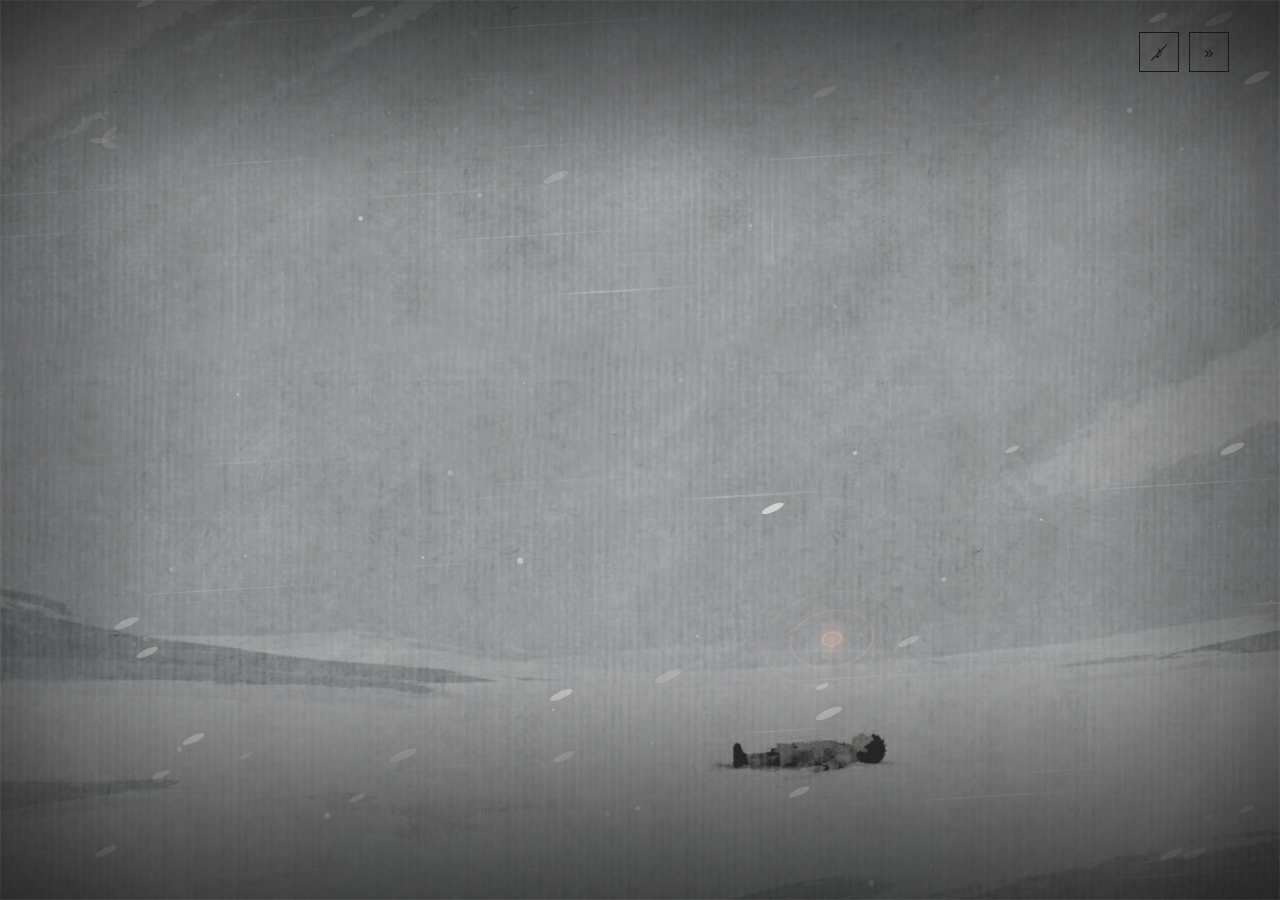
==== commit 650bf6d8: "Add opening score with audio controls" ====
--- a/index.html
+++ b/index.html
@@ -16,7 +16,7 @@
   <link rel="preload" as="image" href="assets/opening/07-rebirth.jpg">
   <link rel="preload" as="image" href="assets/opening/08-hope.png">
   <link rel="preload" as="image" href="assets/title/cover-spring.webp">
-  <link rel="stylesheet" href="opening.css?v=13">
+  <link rel="stylesheet" href="opening.css?v=14">
   <noscript><style>.overture,.scene,.opening-header,.opening-footer{display:none!important}.game-title{position:relative!important;visibility:visible!important;opacity:1!important;pointer-events:auto!important;min-height:100svh}</style></noscript>
 </head>
 <body class="opening-page">
@@ -25,7 +25,10 @@
   <div class="screen-vignette" aria-hidden="true"></div>
 
   <header class="opening-header">
-    <button id="skip-intro" class="text-button" type="button" aria-label="跳过序章"><span aria-hidden="true">»</span></button>
+    <div class="opening-header__actions">
+      <button id="audio-toggle" class="audio-toggle" type="button" aria-label="播放片头音乐" aria-pressed="false"><span aria-hidden="true">♪</span></button>
+      <button id="skip-intro" class="text-button" type="button" aria-label="跳过序章"><span aria-hidden="true">»</span></button>
+    </div>
   </header>
 
   <main id="opening-stage" class="opening-stage" aria-label="额吉开场动画">
@@ -61,6 +64,7 @@
       </section>
   </main>
 
-  <script src="opening.js?v=13"></script>
+  <audio id="opening-audio" src="assets/audio/opening-theme.mp3" preload="auto" loop playsinline></audio>
+  <script src="opening.js?v=14"></script>
 </body>
 </html>
--- a/opening.css
+++ b/opening.css
@@ -2192,3 +2192,98 @@
     clip-path: none;
   }
 }
+
+/* Opening score */
+.opening-header__actions {
+  display: flex;
+  grid-column: 2;
+  align-items: center;
+  justify-self: end;
+  gap: 10px;
+}
+
+.audio-toggle {
+  position: relative;
+  display: grid;
+  width: 40px;
+  height: 40px;
+  place-items: center;
+  padding: 0;
+  border: 1px solid currentColor;
+  border-radius: 0;
+  background: transparent;
+  color: inherit;
+  font-family: var(--font-display);
+  font-size: 17px;
+  line-height: 1;
+  cursor: pointer;
+  opacity: 0.7;
+  transition:
+    opacity 180ms ease,
+    color 220ms ease,
+    background-color 220ms ease,
+    border-color 220ms ease;
+}
+
+.audio-toggle span {
+  position: relative;
+  display: grid;
+  width: 100%;
+  height: 100%;
+  place-items: center;
+}
+
+.audio-toggle:hover,
+.audio-toggle:focus-visible {
+  opacity: 1;
+}
+
+.audio-toggle:focus-visible {
+  outline: 2px solid var(--oxblood-bright);
+  outline-offset: 5px;
+}
+
+.audio-toggle.is-playing {
+  border-color: rgba(115, 37, 31, 0.72);
+  background: rgba(115, 37, 31, 0.82);
+  color: var(--paper-bright);
+  opacity: 0.95;
+}
+
+.audio-toggle.is-muted::after {
+  content: "";
+  position: absolute;
+  top: 50%;
+  left: 8px;
+  width: 22px;
+  height: 1px;
+  background: currentColor;
+  transform: rotate(-45deg);
+}
+
+.opening-page.has-begun .audio-toggle {
+  animation: chromeIn 900ms 120ms var(--ease-expo) both;
+}
+
+.opening-page.is-finished .opening-header {
+  visibility: visible;
+  opacity: 1;
+  pointer-events: auto;
+}
+
+.opening-page.is-finished #skip-intro {
+  display: none;
+}
+
+@media (max-width: 900px) {
+  .opening-header__actions {
+    position: fixed;
+    top: 18px;
+    right: 22px;
+    z-index: 61;
+  }
+
+  .opening-page .opening-header__actions .text-button {
+    position: static;
+  }
+}
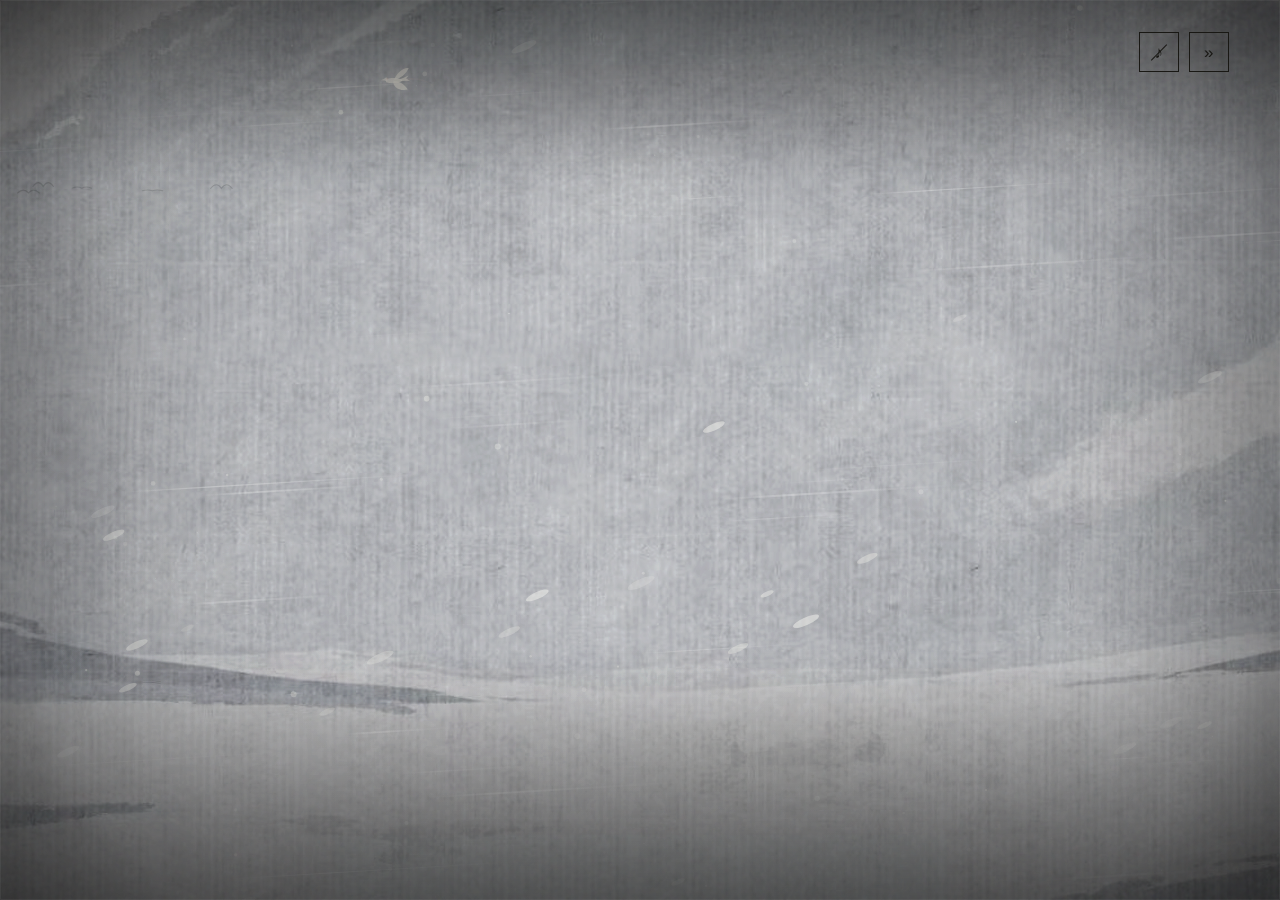
==== commit a262a1dc: "Keep opening score alive inside game shell" ====
--- a/index.html
+++ b/index.html
@@ -16,7 +16,7 @@
   <link rel="preload" as="image" href="assets/opening/07-rebirth.jpg">
   <link rel="preload" as="image" href="assets/opening/08-hope.png">
   <link rel="preload" as="image" href="assets/title/cover-spring.webp">
-  <link rel="stylesheet" href="opening.css?v=14">
+  <link rel="stylesheet" href="opening.css?v=15">
   <noscript><style>.overture,.scene,.opening-header,.opening-footer{display:none!important}.game-title{position:relative!important;visibility:visible!important;opacity:1!important;pointer-events:auto!important;min-height:100svh}</style></noscript>
 </head>
 <body class="opening-page">
@@ -43,7 +43,7 @@
         <h1 id="title-heading" class="sr-only">额吉</h1>
 
         <nav class="title-menu" aria-label="主菜单">
-          <a class="menu-button menu-button-primary" href="game.html?demo=survival&amp;day=1">立即试玩第一章</a>
+          <a class="menu-button menu-button-primary" href="game.html?demo=chapter&amp;day=1&amp;phase=action">立即试玩第一章</a>
           <a class="menu-button" href="game.html?start=new">完整开始（含序章）</a>
           <a class="menu-button" href="game.html?start=continue">继续上次</a>
           <a class="menu-button" href="game.html?start=archive">档案室</a>
@@ -64,7 +64,10 @@
       </section>
   </main>
 
+  <div id="game-shell" class="game-shell" hidden aria-hidden="true">
+    <iframe id="game-frame" title="额吉游戏画面" src="about:blank" allow="autoplay; fullscreen; gamepad" allowfullscreen></iframe>
+  </div>
   <audio id="opening-audio" src="assets/audio/opening-theme.mp3" preload="auto" loop playsinline></audio>
-  <script src="opening.js?v=14"></script>
+  <script src="opening.js?v=15"></script>
 </body>
 </html>
--- a/opening.css
+++ b/opening.css
@@ -2287,3 +2287,34 @@
     position: static;
   }
 }
+
+/* Keep the title document alive so the score continues into the game. */
+.game-shell {
+  position: fixed;
+  inset: 0;
+  z-index: 80;
+  overflow: hidden;
+  background: #141513;
+}
+
+.game-shell[hidden] {
+  display: none;
+}
+
+.game-shell iframe {
+  display: block;
+  width: 100%;
+  height: 100%;
+  border: 0;
+  background: #141513;
+}
+
+.opening-page.is-game-mode {
+  overflow: hidden;
+  background: #141513;
+}
+
+.opening-page.is-game-mode .opening-header,
+.opening-page.is-game-mode .opening-footer {
+  display: none;
+}
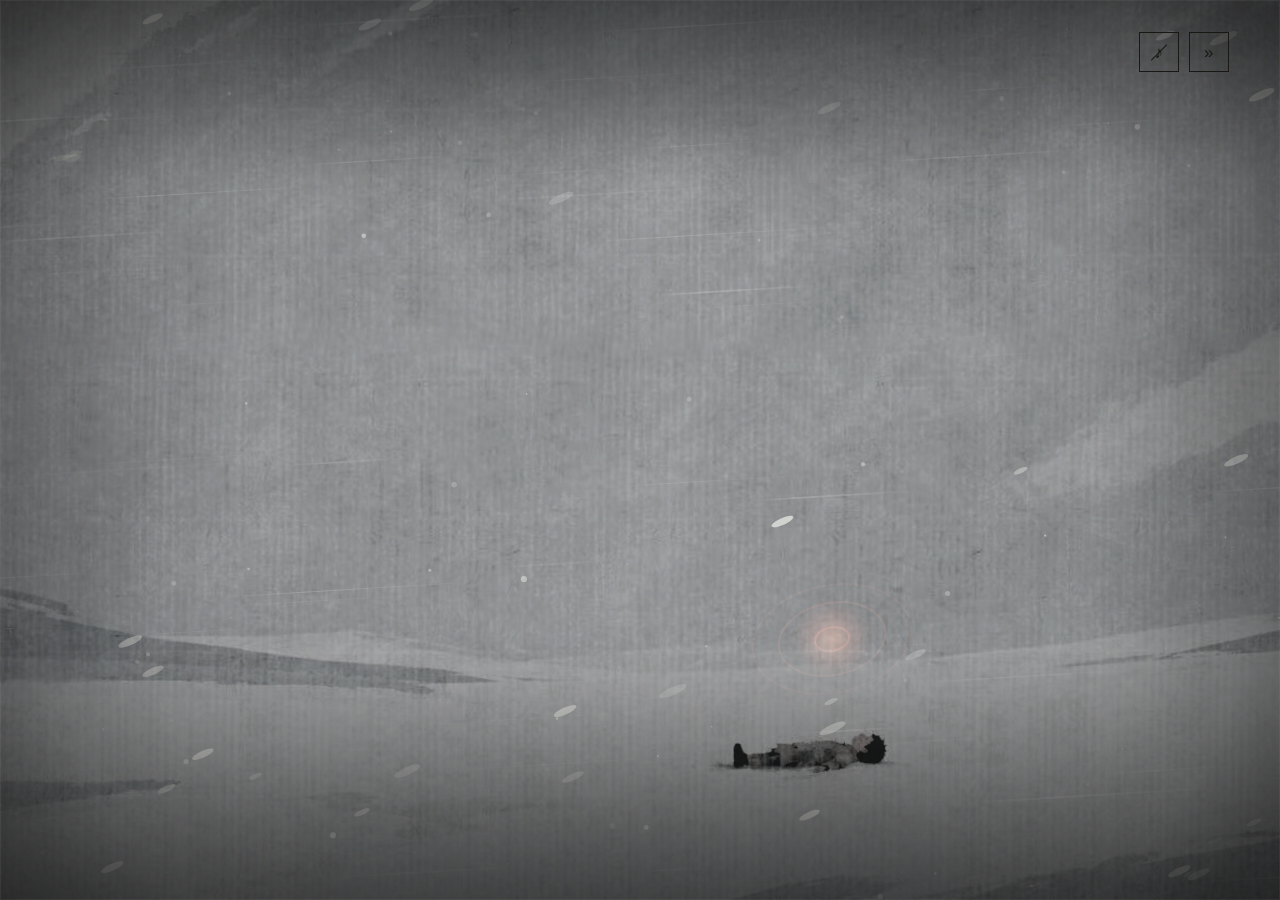
==== commit 3433358d: "Add day-one name registration" ====
--- a/index.html
+++ b/index.html
@@ -43,7 +43,7 @@
         <h1 id="title-heading" class="sr-only">额吉</h1>
 
         <nav class="title-menu" aria-label="主菜单">
-          <a class="menu-button menu-button-primary" href="game.html?demo=chapter&amp;day=1&amp;phase=action">立即试玩第一章</a>
+          <a class="menu-button menu-button-primary" href="game.html?demo=chapter&amp;day=1">立即试玩第一章</a>
           <a class="menu-button" href="game.html?start=new">完整开始（含序章）</a>
           <a class="menu-button" href="game.html?start=continue">继续上次</a>
           <a class="menu-button" href="game.html?start=archive">档案室</a>
